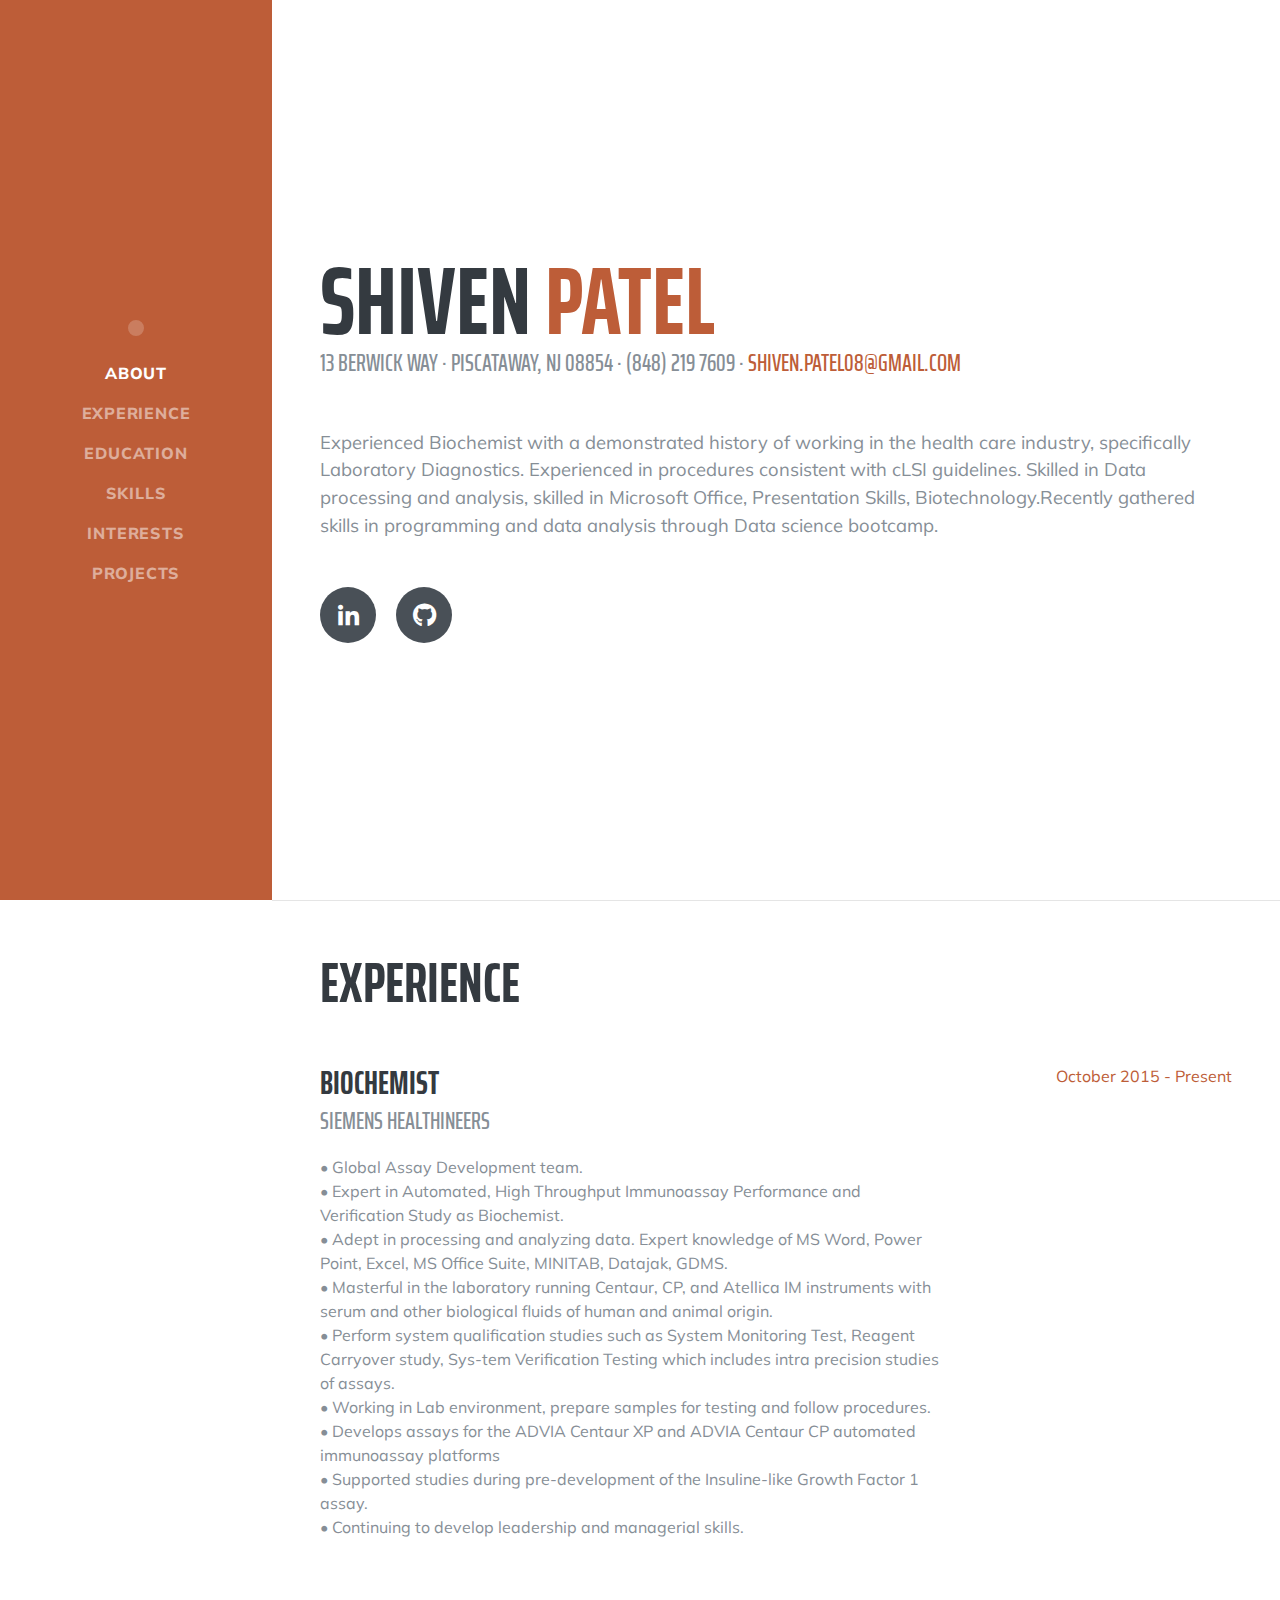
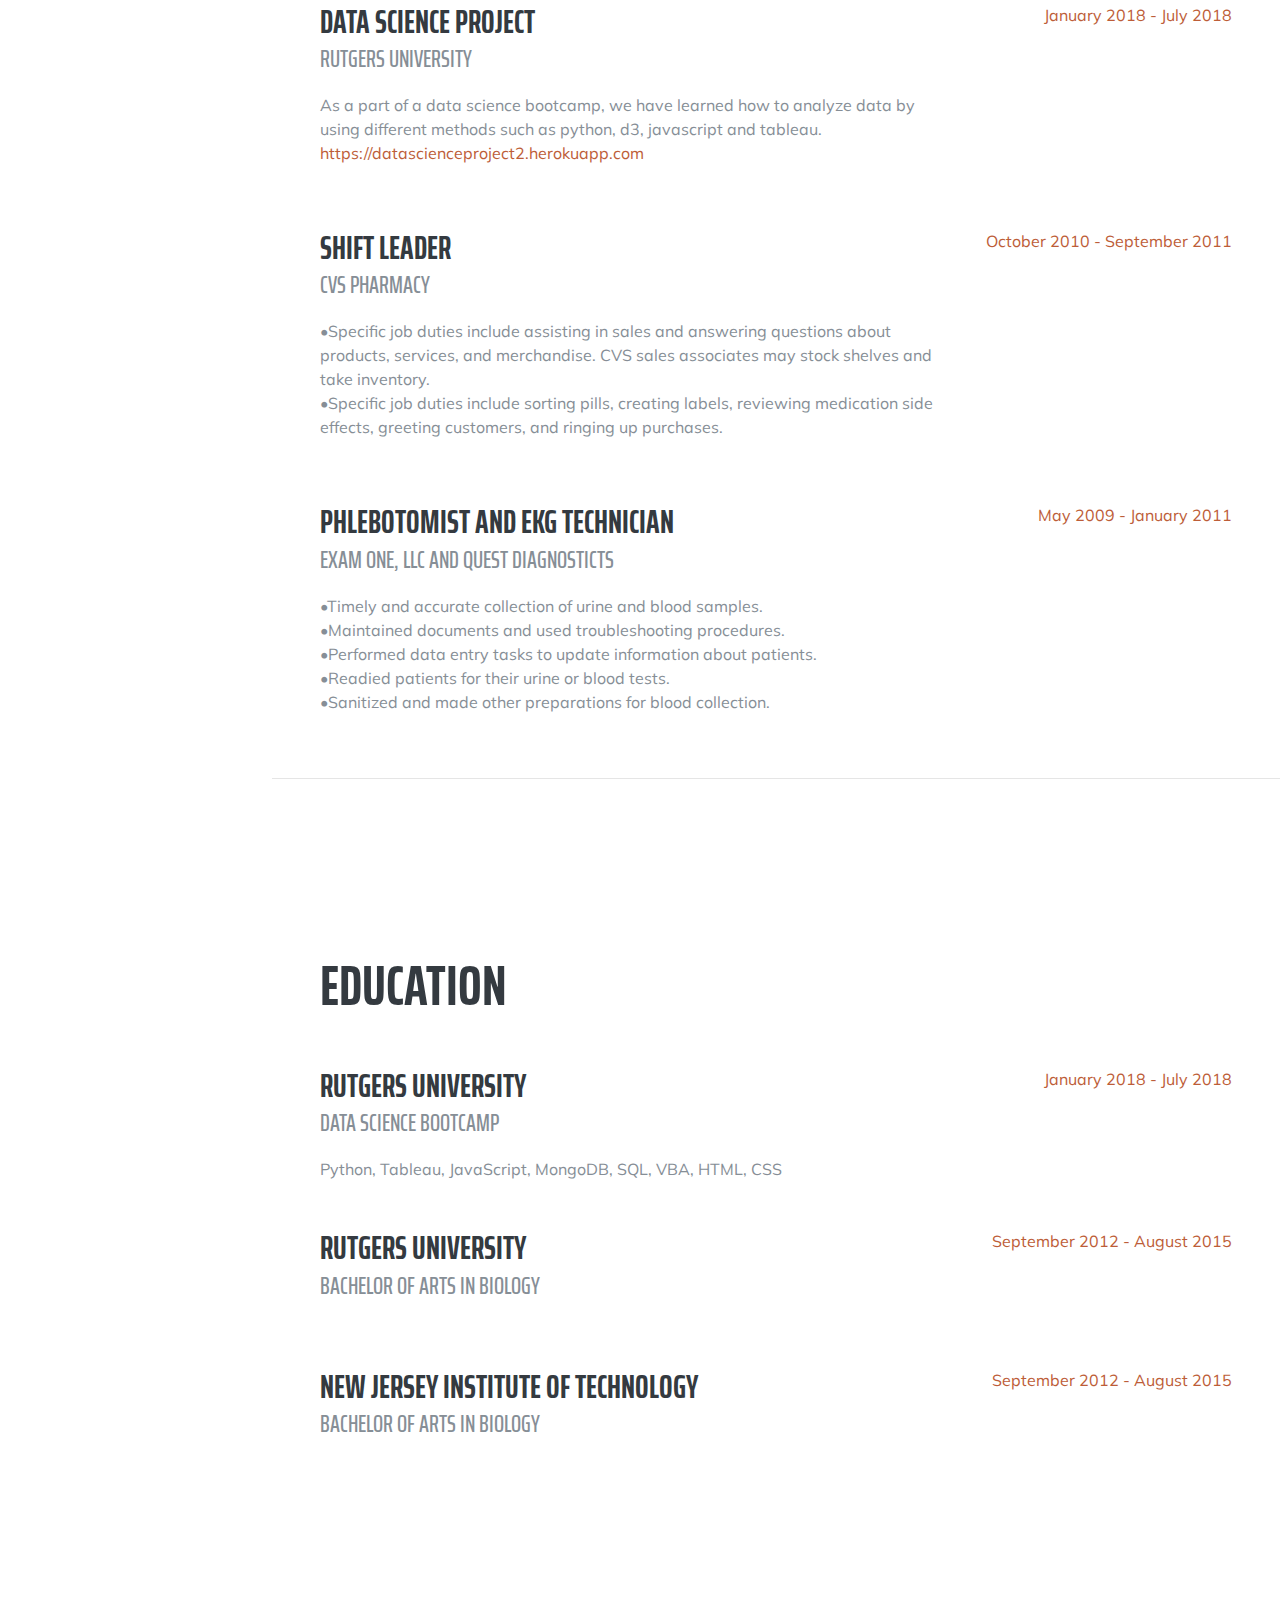
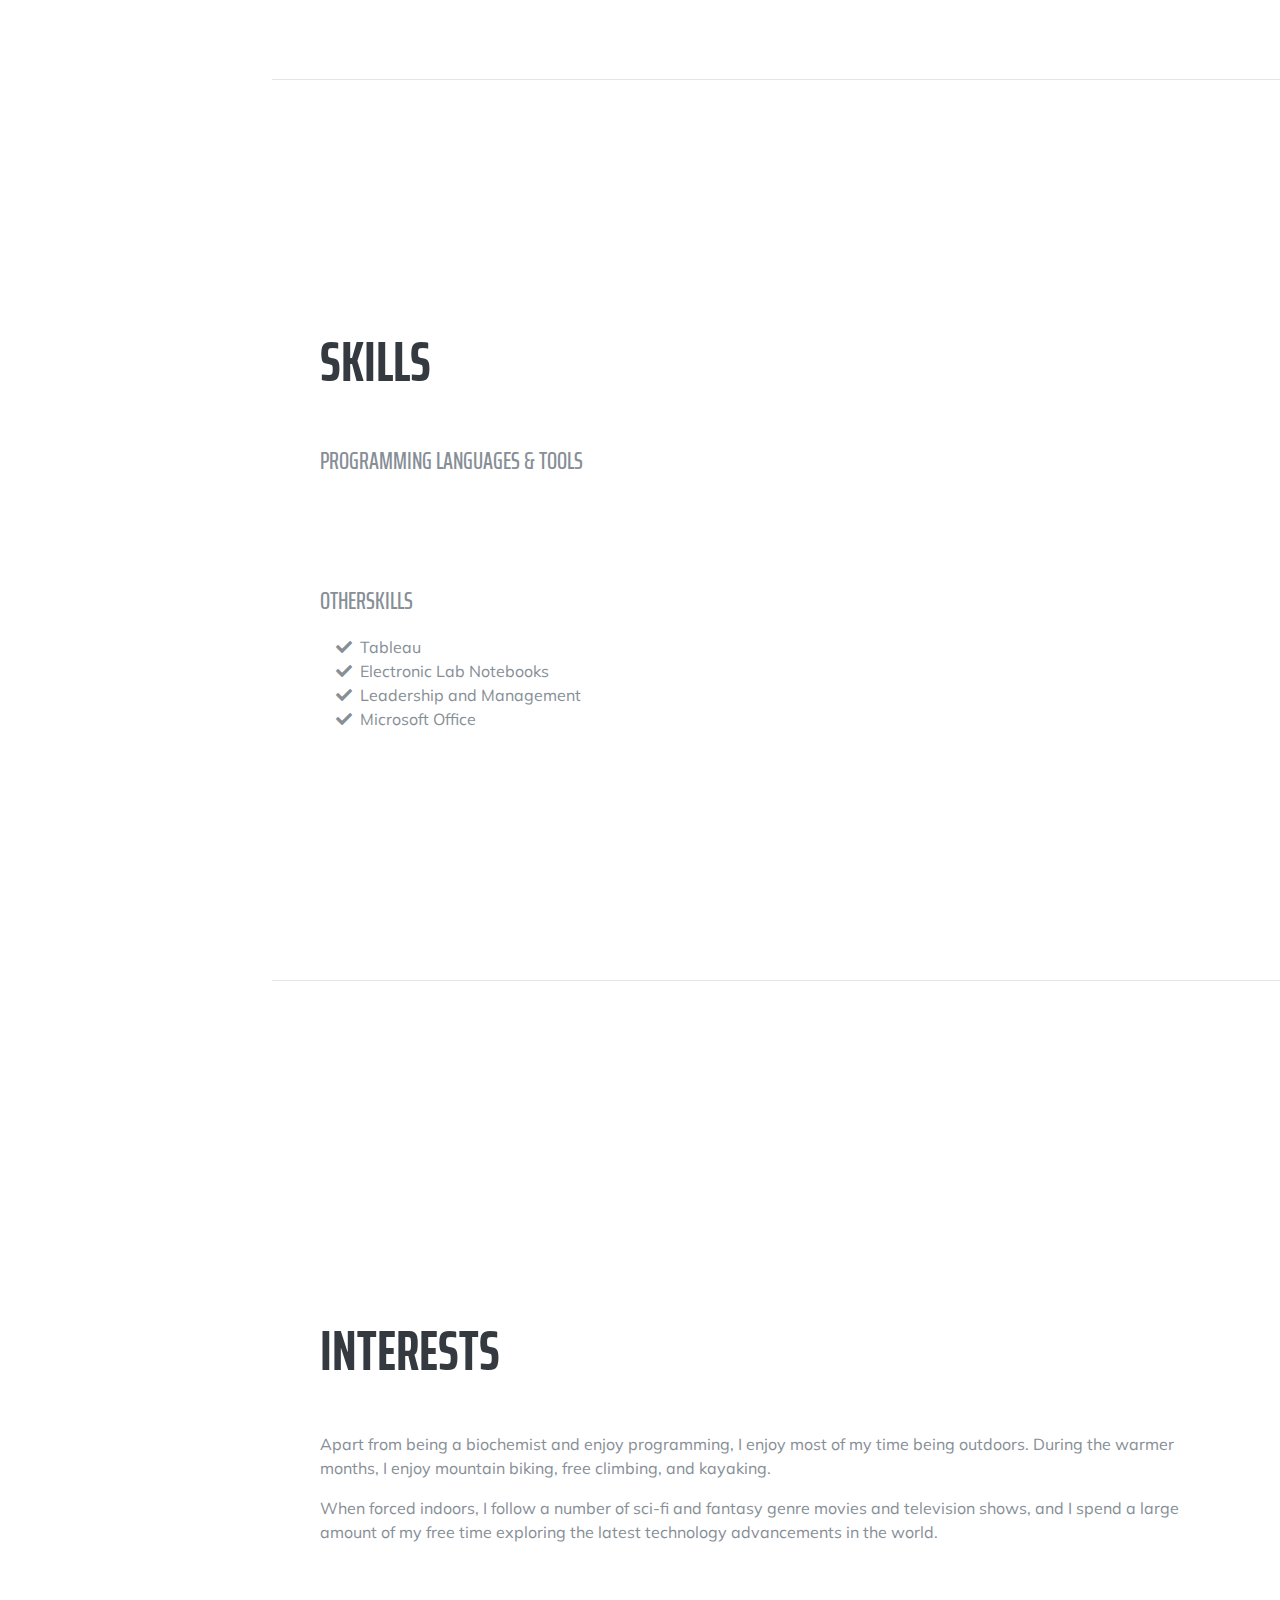
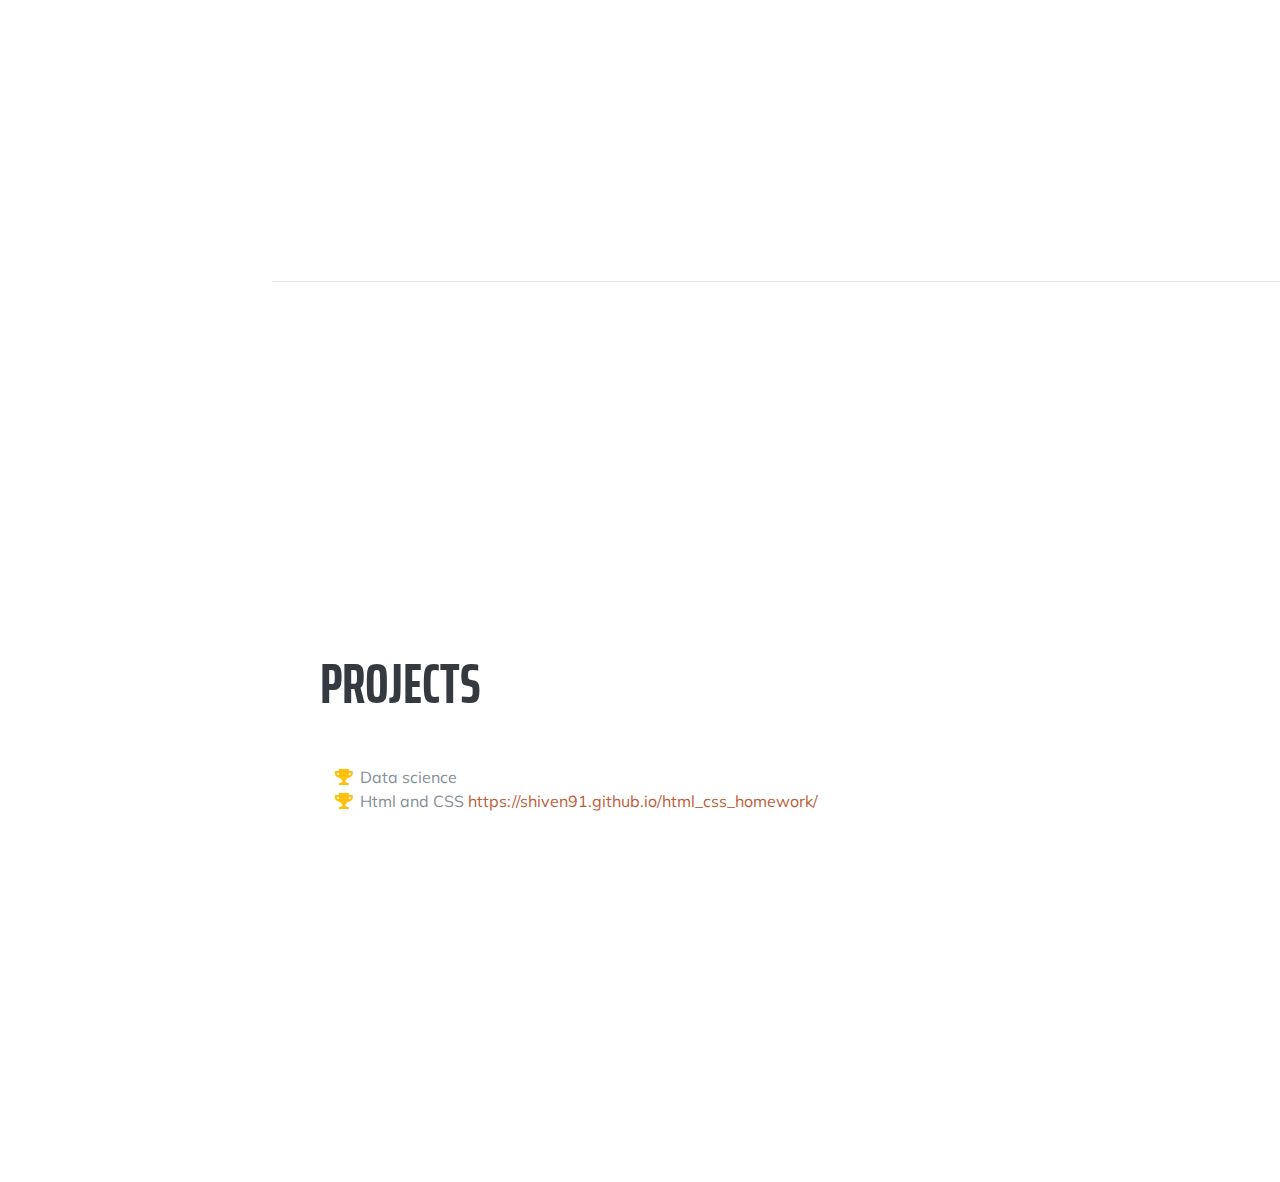
==== templates/index.html @ 2041da18 "added correct paths" ====
<!DOCTYPE html>
<html lang="en">

  <head>

    <meta charset="utf-8">
    <meta name="viewport" content="width=device-width, initial-scale=1, shrink-to-fit=no">
    <meta name="description" content="">
    <meta name="author" content="">

    <title>ShivenPatel Resume/Portfolio</title>

    <!-- Bootstrap core CSS -->
    <link href="../vendor/bootstrap/css/bootstrap.min.css" rel="stylesheet">

    <!-- Custom fonts for this template -->
    <link href="https://fonts.googleapis.com/css?family=Saira+Extra+Condensed:500,700" rel="stylesheet">
    <link href="https://fonts.googleapis.com/css?family=Muli:400,400i,800,800i" rel="stylesheet">
    <link href="../vendor/fontawesome-free/css/all.min.css" rel="stylesheet">

    <!-- Custom styles for this template -->
    <link href="../static/css/resume.min.css" rel="stylesheet">
    <link rel="stylesheet" href="https://cdn.rawgit.com/konpa/devicon/df6431e323547add1b4cf45992913f15286456d3/devicon.min.css">


  </head>

  <body id="page-top">

    <nav class="navbar navbar-expand-lg navbar-dark bg-primary fixed-top" id="sideNav">
      <a class="navbar-brand js-scroll-trigger" href="#page-top">
        <span class="d-block d-lg-none">Shiven Patel</span>
        <span class="d-none d-lg-block">
          <img class="img-fluid img-profile rounded-circle mx-auto mb-2" src="../static/img/profile.jpg" alt="">
        </span>
      </a>
      <button class="navbar-toggler" type="button" data-toggle="collapse" data-target="#navbarSupportedContent" aria-controls="navbarSupportedContent" aria-expanded="false" aria-label="Toggle navigation">
        <span class="navbar-toggler-icon"></span>
      </button>
      <div class="collapse navbar-collapse" id="navbarSupportedContent">
        <ul class="navbar-nav">
          <li class="nav-item">
            <a class="nav-link js-scroll-trigger" href="#about">About</a>
          </li>
          <li class="nav-item">
            <a class="nav-link js-scroll-trigger" href="#experience">Experience</a>
          </li>
          <li class="nav-item">
            <a class="nav-link js-scroll-trigger" href="#education">Education</a>
          </li>
          <li class="nav-item">
            <a class="nav-link js-scroll-trigger" href="#skills">Skills</a>
          </li>
          <li class="nav-item">
            <a class="nav-link js-scroll-trigger" href="#interests">Interests</a>
          </li>
          <li class="nav-item">
            <a class="nav-link js-scroll-trigger" href="#awards">Projects</a>
          </li>
        </ul>
      </div>
    </nav>

    <div class="container-fluid p-0">

      <section class="resume-section p-3 p-lg-5 d-flex d-column" id="about">
        <div class="my-auto">
          <h1 class="mb-0">Shiven
            <span class="text-primary">Patel</span>
          </h1>
          <div class="subheading mb-5">13 Berwick way · Piscataway, NJ 08854 · (848) 219 7609 ·
            <a href="mailto:name@email.com">shiven.patel08@gmail.com</a>
          </div>
          <p class="lead mb-5">Experienced Biochemist with a demonstrated history of working in the health care industry, specifically Laboratory Diagnostics. Experienced in procedures consistent with cLSI guidelines. Skilled in Data processing and analysis, skilled in Microsoft Office, Presentation Skills, Biotechnology.Recently gathered skills in programming and data analysis through Data science bootcamp.</p>
          <div class="social-icons">
            <a href="#">
              <i class="fab fa-linkedin-in" href="www.linkedin.com/in/shiven-patel08"></i>
            </a>
            <a href="#">
              <i class="fab fa-github" href="https://github.com/shiven91"></i>
            </a>
          </div>
        </div>
      </section>

      <hr class="m-0">

      <section class="resume-section p-3 p-lg-5 d-flex flex-column" id="experience">
        <div class="my-auto">
          <h2 class="mb-5">Experience</h2>

          <div class="resume-item d-flex flex-column flex-md-row mb-5">
            <div class="resume-content mr-auto">
              <h3 class="mb-0">Biochemist</h3>
              <div class="subheading mb-3">Siemens Healthineers</div>
              <p>• Global Assay Development team.
                <br>• Expert in Automated, High Throughput Immunoassay Performance and Verification Study as Biochemist. 
                <br>• Adept in processing and analyzing data. Expert knowledge of MS Word, Power Point, Excel, MS Office Suite, MINITAB, Datajak, GDMS.
                <br>• Masterful in the laboratory running Centaur, CP, and Atellica IM instruments with serum and other biological fluids of human and animal origin.
                <br>• Perform system qualification studies such as System Monitoring Test, Reagent Carryover study, Sys-tem Verification Testing which includes intra precision studies of assays.
                <br>• Working in Lab environment, prepare samples for testing and follow procedures.
                <br>• Develops assays for the ADVIA Centaur XP and ADVIA Centaur CP automated immunoassay platforms
                <br>• Supported studies during pre-development of the Insuline-like Growth Factor 1 assay.
                <br>• Continuing to develop leadership and managerial skills.
              </p>
            </div>
            <div class="resume-date text-md-right">
              <span class="text-primary">October 2015 - Present</span>
            </div>
          </div>

          <div class="resume-item d-flex flex-column flex-md-row mb-5">
              <div class="resume-content mr-auto">
                <h3 class="mb-0">Data Science Project</h3>
                <div class="subheading mb-3">Rutgers University</div>
                <p>As a part of a data science bootcamp, we have learned how to analyze data by using different methods such as python, d3, javascript and tableau.
                  <br> <a href="url">https://datascienceproject2.herokuapp.com</a>
                </p>
              </div>
              <div class="resume-date text-md-right">
                  <span class="text-primary">January 2018 - July 2018</span>
              </div>
          </div>

          <div class="resume-item d-flex flex-column flex-md-row mb-5">
            <div class="resume-content mr-auto">
              <h3 class="mb-0">Shift Leader</h3>
              <div class="subheading mb-3">CVS Pharmacy</div>
              <p>•Specific job duties include assisting in sales and answering questions about products, services, and merchandise. CVS sales associates may stock shelves and take inventory. 
                <br>•Specific job duties include sorting pills, creating labels, reviewing medication side effects, greeting customers, and ringing up purchases.
              </p>
            </div>
            <div class="resume-date text-md-right">
              <span class="text-primary">October 2010 - September 2011</span>
            </div>
          </div>

          <div class="resume-item d-flex flex-column flex-md-row">
            <div class="resume-content mr-auto">
              <h3 class="mb-0">Phlebotomist and EKG Technician</h3>
              <div class="subheading mb-3">Exam One, LLC and Quest Diagnosticts</div>
              <p>•Timely and accurate collection of urine and blood samples.
                <br>•Maintained documents and used troubleshooting procedures.
                <br>•Performed data entry tasks to update information about patients.
                <br>•Readied patients for their urine or blood tests.
                <br>•Sanitized and made other preparations for blood collection.
              </p>
            </div>
            <div class="resume-date text-md-right">
              <span class="text-primary">May 2009 - January 2011</span>
            </div>
          </div>

        </div>

      </section>

      <hr class="m-0">

      <section class="resume-section p-3 p-lg-5 d-flex flex-column" id="education">
        <div class="my-auto">
          <h2 class="mb-5">Education</h2>

          <div class="resume-item d-flex flex-column flex-md-row mb-5">
            <div class="resume-content mr-auto">
              <h3 class="mb-0">Rutgers University</h3>
              <div class="subheading mb-3">Data Science Bootcamp</div>
              <div>Python, Tableau, JavaScript, MongoDB, SQL, VBA, HTML, CSS</div>
            </div>
            <div class="resume-date text-md-right">
              <span class="text-primary">January 2018 - July 2018</span>
            </div>
          </div>

          <div class="resume-item d-flex flex-column flex-md-row mb-5">
            <div class="resume-content mr-auto">
              <h3 class="mb-0">Rutgers University</h3>
              <div class="subheading mb-3">Bachelor of Arts in Biology</div>
              <div></div>
            </div>
            <div class="resume-date text-md-right">
              <span class="text-primary">September 2012 - August 2015</span>
            </div>
          </div>

          <div class="resume-item d-flex flex-column flex-md-row mb-5">
              <div class="resume-content mr-auto">
                <h3 class="mb-0">New Jersey Institute of technology</h3>
                <div class="subheading mb-3">Bachelor of Arts in Biology</div>
              </div>
              <div class="resume-date text-md-right">
                <span class="text-primary">September 2012 - August 2015</span>
              </div>
            </div>
        </div>
      </section>

      <hr class="m-0">

      <section class="resume-section p-3 p-lg-5 d-flex flex-column" id="skills">
        <div class="my-auto">
          <h2 class="mb-5">Skills</h2>

          <div class="subheading mb-3">Programming Languages &amp; Tools</div>
          <ul class="list-inline dev-icons">
            <li class="list-inline-item">
              <i class="devicon-html5-plain-wordmark colored"></i>
            </li>
            <li class="list-inline-item">
              <i class="devicon-css3-plain-wordmark colored"></i>
            </li>
            <li class="list-inline-item">
              <i class="devicon-javascript-plain colored"></i>
            </li>
            <li class="list-inline-item">
              <i class="devicon-github-plain-wordmark colored"></i>
            </li>
            <li class="list-inline-item">
              <i class="devicon-bootstrap-plain-wordmark colored"></i>
            </li>
            <li class="list-inline-item">
              <i class="devicon-d3js-plain colored"></i>
            </li>
            <li class="list-inline-item">
              <i class="devicon-heroku-plain-wordmark colored"></i>
            </li>
            <li class="list-inline-item">
              <i class="devicon-mongodb-plain-wordmark"></i>
            </li>
            <li class="list-inline-item">
              <i class="devicon-mysql-plain-wordmark colored"></i>
            </li>
            <li class="list-inline-item">
                <i class="devicon-python-plain-wordmark colored"></i>
            </li>
            <li class="list-inline-item">
                <i class="devicon-slack-plain-wordmark colored"></i>
            </li>
          </ul>

          <div class="subheading mb-3">Otherskills</div>
          <ul class="fa-ul mb-0">
            <li>
              <i class="fa-li fa fa-check"></i>
              Tableau</li>
            <li>
              <i class="fa-li fa fa-check"></i>
              Electronic Lab Notebooks</li>
            <li>
              <i class="fa-li fa fa-check"></i>
              Leadership and Management</li>
            <li>
              <i class="fa-li fa fa-check"></i>
              Microsoft Office</li>
          </ul>
        </div>
      </section>

      <hr class="m-0">

      <section class="resume-section p-3 p-lg-5 d-flex flex-column" id="interests">
        <div class="my-auto">
          <h2 class="mb-5">Interests</h2>
          <p>Apart from being a biochemist and enjoy programming, I enjoy most of my time being outdoors. During the warmer months, I enjoy mountain biking, free climbing, and kayaking.</p>
          <p class="mb-0">When forced indoors, I follow a number of sci-fi and fantasy genre movies and television shows, and I spend a large amount of my free time exploring the latest technology advancements in the world.</p>
        </div>
      </section>

      <hr class="m-0">

      <section class="resume-section p-3 p-lg-5 d-flex flex-column" id="awards">
        <div class="my-auto">
          <h2 class="mb-5">Projects</h2>
          <ul class="fa-ul mb-0">
            <li>
              <i class="fa-li fa fa-trophy text-warning"></i>
              Data science</li>
            <li>
            <li>
              <i class="fa-li fa fa-trophy text-warning"></i>
              Html and CSS
              <a href="url">https://shiven91.github.io/html_css_homework/</a>
              
            </li>
            <li>
          </ul>
        </div>
      </section>

    </div>

    <!-- Bootstrap core JavaScript -->
    <script src="../vendor/jquery/jquery.min.js"></script>
    <script src="../vendor/bootstrap/js/bootstrap.bundle.min.js"></script>

    <!-- Plugin JavaScript -->
    <script src="../vendor/jquery-easing/jquery.easing.min.js"></script>

    <!-- Custom scripts for this template -->
    <script src="../static/js/resume.min.js"></script>

  </body>

</html>
---- vendor/fontawesome-free/css/all.min.css ----
/*!
 * Font Awesome Free 5.2.0 by @fontawesome - https://fontawesome.com
 * License - https://fontawesome.com/license (Icons: CC BY 4.0, Fonts: SIL OFL 1.1, Code: MIT License)
 */
.fa,.fab,.fal,.far,.fas{-moz-osx-font-smoothing:grayscale;-webkit-font-smoothing:antialiased;display:inline-block;font-style:normal;font-variant:normal;text-rendering:auto;line-height:1}.fa-lg{font-size:1.33333em;line-height:.75em;vertical-align:-.0667em}.fa-xs{font-size:.75em}.fa-sm{font-size:.875em}.fa-1x{font-size:1em}.fa-2x{font-size:2em}.fa-3x{font-size:3em}.fa-4x{font-size:4em}.fa-5x{font-size:5em}.fa-6x{font-size:6em}.fa-7x{font-size:7em}.fa-8x{font-size:8em}.fa-9x{font-size:9em}.fa-10x{font-size:10em}.fa-fw{text-align:center;width:1.25em}.fa-ul{list-style-type:none;margin-left:2.5em;padding-left:0}.fa-ul>li{position:relative}.fa-li{left:-2em;position:absolute;text-align:center;width:2em;line-height:inherit}.fa-border{border:.08em solid #eee;border-radius:.1em;padding:.2em .25em .15em}.fa-pull-left{float:left}.fa-pull-right{float:right}.fa.fa-pull-left,.fab.fa-pull-left,.fal.fa-pull-left,.far.fa-pull-left,.fas.fa-pull-left{margin-right:.3em}.fa.fa-pull-right,.fab.fa-pull-right,.fal.fa-pull-right,.far.fa-pull-right,.fas.fa-pull-right{margin-left:.3em}.fa-spin{animation:a 2s infinite linear}.fa-pulse{animation:a 1s infinite steps(8)}@keyframes a{0%{transform:rotate(0deg)}to{transform:rotate(1turn)}}.fa-rotate-90{-ms-filter:"progid:DXImageTransform.Microsoft.BasicImage(rotation=1)";transform:rotate(90deg)}.fa-rotate-180{-ms-filter:"progid:DXImageTransform.Microsoft.BasicImage(rotation=2)";transform:rotate(180deg)}.fa-rotate-270{-ms-filter:"progid:DXImageTransform.Microsoft.BasicImage(rotation=3)";transform:rotate(270deg)}.fa-flip-horizontal{-ms-filter:"progid:DXImageTransform.Microsoft.BasicImage(rotation=0, mirror=1)";transform:scaleX(-1)}.fa-flip-vertical{transform:scaleY(-1)}.fa-flip-horizontal.fa-flip-vertical,.fa-flip-vertical{-ms-filter:"progid:DXImageTransform.Microsoft.BasicImage(rotation=2, mirror=1)"}.fa-flip-horizontal.fa-flip-vertical{transform:scale(-1)}:root .fa-flip-horizontal,:root .fa-flip-vertical,:root .fa-rotate-90,:root .fa-rotate-180,:root .fa-rotate-270{-webkit-filter:none;filter:none}.fa-stack{display:inline-block;height:2em;line-height:2em;position:relative;vertical-align:middle;width:2em}.fa-stack-1x,.fa-stack-2x{left:0;position:absolute;text-align:center;width:100%}.fa-stack-1x{line-height:inherit}.fa-stack-2x{font-size:2em}.fa-inverse{color:#fff}.fa-500px:before{content:"\f26e"}.fa-accessible-icon:before{content:"\f368"}.fa-accusoft:before{content:"\f369"}.fa-address-book:before{content:"\f2b9"}.fa-address-card:before{content:"\f2bb"}.fa-adjust:before{content:"\f042"}.fa-adn:before{content:"\f170"}.fa-adversal:before{content:"\f36a"}.fa-affiliatetheme:before{content:"\f36b"}.fa-air-freshener:before{content:"\f5d0"}.fa-algolia:before{content:"\f36c"}.fa-align-center:before{content:"\f037"}.fa-align-justify:before{content:"\f039"}.fa-align-left:before{content:"\f036"}.fa-align-right:before{content:"\f038"}.fa-allergies:before{content:"\f461"}.fa-amazon:before{content:"\f270"}.fa-amazon-pay:before{content:"\f42c"}.fa-ambulance:before{content:"\f0f9"}.fa-american-sign-language-interpreting:before{content:"\f2a3"}.fa-amilia:before{content:"\f36d"}.fa-anchor:before{content:"\f13d"}.fa-android:before{content:"\f17b"}.fa-angellist:before{content:"\f209"}.fa-angle-double-down:before{content:"\f103"}.fa-angle-double-left:before{content:"\f100"}.fa-angle-double-right:before{content:"\f101"}.fa-angle-double-up:before{content:"\f102"}.fa-angle-down:before{content:"\f107"}.fa-angle-left:before{content:"\f104"}.fa-angle-right:before{content:"\f105"}.fa-angle-up:before{content:"\f106"}.fa-angry:before{content:"\f556"}.fa-angrycreative:before{content:"\f36e"}.fa-angular:before{content:"\f420"}.fa-app-store:before{content:"\f36f"}.fa-app-store-ios:before{content:"\f370"}.fa-apper:before{content:"\f371"}.fa-apple:before{content:"\f179"}.fa-apple-alt:before{content:"\f5d1"}.fa-apple-pay:before{content:"\f415"}.fa-archive:before{content:"\f187"}.fa-archway:before{content:"\f557"}.fa-arrow-alt-circle-down:before{content:"\f358"}.fa-arrow-alt-circle-left:before{content:"\f359"}.fa-arrow-alt-circle-right:before{content:"\f35a"}.fa-arrow-alt-circle-up:before{content:"\f35b"}.fa-arrow-circle-down:before{content:"\f0ab"}.fa-arrow-circle-left:before{content:"\f0a8"}.fa-arrow-circle-right:before{content:"\f0a9"}.fa-arrow-circle-up:before{content:"\f0aa"}.fa-arrow-down:before{content:"\f063"}.fa-arrow-left:before{content:"\f060"}.fa-arrow-right:before{content:"\f061"}.fa-arrow-up:before{content:"\f062"}.fa-arrows-alt:before{content:"\f0b2"}.fa-arrows-alt-h:before{content:"\f337"}.fa-arrows-alt-v:before{content:"\f338"}.fa-assistive-listening-systems:before{content:"\f2a2"}.fa-asterisk:before{content:"\f069"}.fa-asymmetrik:before{content:"\f372"}.fa-at:before{content:"\f1fa"}.fa-atlas:before{content:"\f558"}.fa-atom:before{content:"\f5d2"}.fa-audible:before{content:"\f373"}.fa-audio-description:before{content:"\f29e"}.fa-autoprefixer:before{content:"\f41c"}.fa-avianex:before{content:"\f374"}.fa-aviato:before{content:"\f421"}.fa-award:before{content:"\f559"}.fa-aws:before{content:"\f375"}.fa-backspace:before{content:"\f55a"}.fa-backward:before{content:"\f04a"}.fa-balance-scale:before{content:"\f24e"}.fa-ban:before{content:"\f05e"}.fa-band-aid:before{content:"\f462"}.fa-bandcamp:before{content:"\f2d5"}.fa-barcode:before{content:"\f02a"}.fa-bars:before{content:"\f0c9"}.fa-baseball-ball:before{content:"\f433"}.fa-basketball-ball:before{content:"\f434"}.fa-bath:before{content:"\f2cd"}.fa-battery-empty:before{content:"\f244"}.fa-battery-full:before{content:"\f240"}.fa-battery-half:before{content:"\f242"}.fa-battery-quarter:before{content:"\f243"}.fa-battery-three-quarters:before{content:"\f241"}.fa-bed:before{content:"\f236"}.fa-beer:before{content:"\f0fc"}.fa-behance:before{content:"\f1b4"}.fa-behance-square:before{content:"\f1b5"}.fa-bell:before{content:"\f0f3"}.fa-bell-slash:before{content:"\f1f6"}.fa-bezier-curve:before{content:"\f55b"}.fa-bicycle:before{content:"\f206"}.fa-bimobject:before{content:"\f378"}.fa-binoculars:before{content:"\f1e5"}.fa-birthday-cake:before{content:"\f1fd"}.fa-bitbucket:before{content:"\f171"}.fa-bitcoin:before{content:"\f379"}.fa-bity:before{content:"\f37a"}.fa-black-tie:before{content:"\f27e"}.fa-blackberry:before{content:"\f37b"}.fa-blender:before{content:"\f517"}.fa-blind:before{content:"\f29d"}.fa-blogger:before{content:"\f37c"}.fa-blogger-b:before{content:"\f37d"}.fa-bluetooth:before{content:"\f293"}.fa-bluetooth-b:before{content:"\f294"}.fa-bold:before{content:"\f032"}.fa-bolt:before{content:"\f0e7"}.fa-bomb:before{content:"\f1e2"}.fa-bone:before{content:"\f5d7"}.fa-bong:before{content:"\f55c"}.fa-book:before{content:"\f02d"}.fa-book-open:before{content:"\f518"}.fa-book-reader:before{content:"\f5da"}.fa-bookmark:before{content:"\f02e"}.fa-bowling-ball:before{content:"\f436"}.fa-box:before{content:"\f466"}.fa-box-open:before{content:"\f49e"}.fa-boxes:before{content:"\f468"}.fa-braille:before{content:"\f2a1"}.fa-brain:before{content:"\f5dc"}.fa-briefcase:before{content:"\f0b1"}.fa-briefcase-medical:before{content:"\f469"}.fa-broadcast-tower:before{content:"\f519"}.fa-broom:before{content:"\f51a"}.fa-brush:before{content:"\f55d"}.fa-btc:before{content:"\f15a"}.fa-bug:before{content:"\f188"}.fa-building:before{content:"\f1ad"}.fa-bullhorn:before{content:"\f0a1"}.fa-bullseye:before{content:"\f140"}.fa-burn:before{content:"\f46a"}.fa-buromobelexperte:before{content:"\f37f"}.fa-bus:before{content:"\f207"}.fa-bus-alt:before{content:"\f55e"}.fa-buysellads:before{content:"\f20d"}.fa-calculator:before{content:"\f1ec"}.fa-calendar:before{content:"\f133"}.fa-calendar-alt:before{content:"\f073"}.fa-calendar-check:before{content:"\f274"}.fa-calendar-minus:before{content:"\f272"}.fa-calendar-plus:before{content:"\f271"}.fa-calendar-times:before{content:"\f273"}.fa-camera:before{content:"\f030"}.fa-camera-retro:before{content:"\f083"}.fa-cannabis:before{content:"\f55f"}.fa-capsules:before{content:"\f46b"}.fa-car:before{content:"\f1b9"}.fa-car-alt:before{content:"\f5de"}.fa-car-battery:before{content:"\f5df"}.fa-car-crash:before{content:"\f5e1"}.fa-car-side:before{content:"\f5e4"}.fa-caret-down:before{content:"\f0d7"}.fa-caret-left:before{content:"\f0d9"}.fa-caret-right:before{content:"\f0da"}.fa-caret-square-down:before{content:"\f150"}.fa-caret-square-left:before{content:"\f191"}.fa-caret-square-right:before{content:"\f152"}.fa-caret-square-up:before{content:"\f151"}.fa-caret-up:before{content:"\f0d8"}.fa-cart-arrow-down:before{content:"\f218"}.fa-cart-plus:before{content:"\f217"}.fa-cc-amazon-pay:before{content:"\f42d"}.fa-cc-amex:before{content:"\f1f3"}.fa-cc-apple-pay:before{content:"\f416"}.fa-cc-diners-club:before{content:"\f24c"}.fa-cc-discover:before{content:"\f1f2"}.fa-cc-jcb:before{content:"\f24b"}.fa-cc-mastercard:before{content:"\f1f1"}.fa-cc-paypal:before{content:"\f1f4"}.fa-cc-stripe:before{content:"\f1f5"}.fa-cc-visa:before{content:"\f1f0"}.fa-centercode:before{content:"\f380"}.fa-certificate:before{content:"\f0a3"}.fa-chalkboard:before{content:"\f51b"}.fa-chalkboard-teacher:before{content:"\f51c"}.fa-charging-station:before{content:"\f5e7"}.fa-chart-area:before{content:"\f1fe"}.fa-chart-bar:before{content:"\f080"}.fa-chart-line:before{content:"\f201"}.fa-chart-pie:before{content:"\f200"}.fa-check:before{content:"\f00c"}.fa-check-circle:before{content:"\f058"}.fa-check-double:before{content:"\f560"}.fa-check-square:before{content:"\f14a"}.fa-chess:before{content:"\f439"}.fa-chess-bishop:before{content:"\f43a"}.fa-chess-board:before{content:"\f43c"}.fa-chess-king:before{content:"\f43f"}.fa-chess-knight:before{content:"\f441"}.fa-chess-pawn:before{content:"\f443"}.fa-chess-queen:before{content:"\f445"}.fa-chess-rook:before{content:"\f447"}.fa-chevron-circle-down:before{content:"\f13a"}.fa-chevron-circle-left:before{content:"\f137"}.fa-chevron-circle-right:before{content:"\f138"}.fa-chevron-circle-up:before{content:"\f139"}.fa-chevron-down:before{content:"\f078"}.fa-chevron-left:before{content:"\f053"}.fa-chevron-right:before{content:"\f054"}.fa-chevron-up:before{content:"\f077"}.fa-child:before{content:"\f1ae"}.fa-chrome:before{content:"\f268"}.fa-church:before{content:"\f51d"}.fa-circle:before{content:"\f111"}.fa-circle-notch:before{content:"\f1ce"}.fa-clipboard:before{content:"\f328"}.fa-clipboard-check:before{content:"\f46c"}.fa-clipboard-list:before{content:"\f46d"}.fa-clock:before{content:"\f017"}.fa-clone:before{content:"\f24d"}.fa-closed-captioning:before{content:"\f20a"}.fa-cloud:before{content:"\f0c2"}.fa-cloud-download-alt:before{content:"\f381"}.fa-cloud-upload-alt:before{content:"\f382"}.fa-cloudscale:before{content:"\f383"}.fa-cloudsmith:before{content:"\f384"}.fa-cloudversify:before{content:"\f385"}.fa-cocktail:before{content:"\f561"}.fa-code:before{content:"\f121"}.fa-code-branch:before{content:"\f126"}.fa-codepen:before{content:"\f1cb"}.fa-codiepie:before{content:"\f284"}.fa-coffee:before{content:"\f0f4"}.fa-cog:before{content:"\f013"}.fa-cogs:before{content:"\f085"}.fa-coins:before{content:"\f51e"}.fa-columns:before{content:"\f0db"}.fa-comment:before{content:"\f075"}.fa-comment-alt:before{content:"\f27a"}.fa-comment-dots:before{content:"\f4ad"}.fa-comment-slash:before{content:"\f4b3"}.fa-comments:before{content:"\f086"}.fa-compact-disc:before{content:"\f51f"}.fa-compass:before{content:"\f14e"}.fa-compress:before{content:"\f066"}.fa-concierge-bell:before{content:"\f562"}.fa-connectdevelop:before{content:"\f20e"}.fa-contao:before{content:"\f26d"}.fa-cookie:before{content:"\f563"}.fa-cookie-bite:before{content:"\f564"}.fa-copy:before{content:"\f0c5"}.fa-copyright:before{content:"\f1f9"}.fa-couch:before{content:"\f4b8"}.fa-cpanel:before{content:"\f388"}.fa-creative-commons:before{content:"\f25e"}.fa-creative-commons-by:before{content:"\f4e7"}.fa-creative-commons-nc:before{content:"\f4e8"}.fa-creative-commons-nc-eu:before{content:"\f4e9"}.fa-creative-commons-nc-jp:before{content:"\f4ea"}.fa-creative-commons-nd:before{content:"\f4eb"}.fa-creative-commons-pd:before{content:"\f4ec"}.fa-creative-commons-pd-alt:before{content:"\f4ed"}.fa-creative-commons-remix:before{content:"\f4ee"}.fa-creative-commons-sa:before{content:"\f4ef"}.fa-creative-commons-sampling:before{content:"\f4f0"}.fa-creative-commons-sampling-plus:before{content:"\f4f1"}.fa-creative-commons-share:before{content:"\f4f2"}.fa-credit-card:before{content:"\f09d"}.fa-crop:before{content:"\f125"}.fa-crop-alt:before{content:"\f565"}.fa-crosshairs:before{content:"\f05b"}.fa-crow:before{content:"\f520"}.fa-crown:before{content:"\f521"}.fa-css3:before{content:"\f13c"}.fa-css3-alt:before{content:"\f38b"}.fa-cube:before{content:"\f1b2"}.fa-cubes:before{content:"\f1b3"}.fa-cut:before{content:"\f0c4"}.fa-cuttlefish:before{content:"\f38c"}.fa-d-and-d:before{content:"\f38d"}.fa-dashcube:before{content:"\f210"}.fa-database:before{content:"\f1c0"}.fa-deaf:before{content:"\f2a4"}.fa-delicious:before{content:"\f1a5"}.fa-deploydog:before{content:"\f38e"}.fa-deskpro:before{content:"\f38f"}.fa-desktop:before{content:"\f108"}.fa-deviantart:before{content:"\f1bd"}.fa-diagnoses:before{content:"\f470"}.fa-dice:before{content:"\f522"}.fa-dice-five:before{content:"\f523"}.fa-dice-four:before{content:"\f524"}.fa-dice-one:before{content:"\f525"}.fa-dice-six:before{content:"\f526"}.fa-dice-three:before{content:"\f527"}.fa-dice-two:before{content:"\f528"}.fa-digg:before{content:"\f1a6"}.fa-digital-ocean:before{content:"\f391"}.fa-digital-tachograph:before{content:"\f566"}.fa-directions:before{content:"\f5eb"}.fa-discord:before{content:"\f392"}.fa-discourse:before{content:"\f393"}.fa-divide:before{content:"\f529"}.fa-dizzy:before{content:"\f567"}.fa-dna:before{content:"\f471"}.fa-dochub:before{content:"\f394"}.fa-docker:before{content:"\f395"}.fa-dollar-sign:before{content:"\f155"}.fa-dolly:before{content:"\f472"}.fa-dolly-flatbed:before{content:"\f474"}.fa-donate:before{content:"\f4b9"}.fa-door-closed:before{content:"\f52a"}.fa-door-open:before{content:"\f52b"}.fa-dot-circle:before{content:"\f192"}.fa-dove:before{content:"\f4ba"}.fa-download:before{content:"\f019"}.fa-draft2digital:before{content:"\f396"}.fa-drafting-compass:before{content:"\f568"}.fa-draw-polygon:before{content:"\f5ee"}.fa-dribbble:before{content:"\f17d"}.fa-dribbble-square:before{content:"\f397"}.fa-dropbox:before{content:"\f16b"}.fa-drum:before{content:"\f569"}.fa-drum-steelpan:before{content:"\f56a"}.fa-drupal:before{content:"\f1a9"}.fa-dumbbell:before{content:"\f44b"}.fa-dyalog:before{content:"\f399"}.fa-earlybirds:before{content:"\f39a"}.fa-ebay:before{content:"\f4f4"}.fa-edge:before{content:"\f282"}.fa-edit:before{content:"\f044"}.fa-eject:before{content:"\f052"}.fa-elementor:before{content:"\f430"}.fa-ellipsis-h:before{content:"\f141"}.fa-ellipsis-v:before{content:"\f142"}.fa-ello:before{content:"\f5f1"}.fa-ember:before{content:"\f423"}.fa-empire:before{content:"\f1d1"}.fa-envelope:before{content:"\f0e0"}.fa-envelope-open:before{content:"\f2b6"}.fa-envelope-square:before{content:"\f199"}.fa-envira:before{content:"\f299"}.fa-equals:before{content:"\f52c"}.fa-eraser:before{content:"\f12d"}.fa-erlang:before{content:"\f39d"}.fa-ethereum:before{content:"\f42e"}.fa-etsy:before{content:"\f2d7"}.fa-euro-sign:before{content:"\f153"}.fa-exchange-alt:before{content:"\f362"}.fa-exclamation:before{content:"\f12a"}.fa-exclamation-circle:before{content:"\f06a"}.fa-exclamation-triangle:before{content:"\f071"}.fa-expand:before{content:"\f065"}.fa-expand-arrows-alt:before{content:"\f31e"}.fa-expeditedssl:before{content:"\f23e"}.fa-external-link-alt:before{content:"\f35d"}.fa-external-link-square-alt:before{content:"\f360"}.fa-eye:before{content:"\f06e"}.fa-eye-dropper:before{content:"\f1fb"}.fa-eye-slash:before{content:"\f070"}.fa-facebook:before{content:"\f09a"}.fa-facebook-f:before{content:"\f39e"}.fa-facebook-messenger:before{content:"\f39f"}.fa-facebook-square:before{content:"\f082"}.fa-fast-backward:before{content:"\f049"}.fa-fast-forward:before{content:"\f050"}.fa-fax:before{content:"\f1ac"}.fa-feather:before{content:"\f52d"}.fa-feather-alt:before{content:"\f56b"}.fa-female:before{content:"\f182"}.fa-fighter-jet:before{content:"\f0fb"}.fa-file:before{content:"\f15b"}.fa-file-alt:before{content:"\f15c"}.fa-file-archive:before{content:"\f1c6"}.fa-file-audio:before{content:"\f1c7"}.fa-file-code:before{content:"\f1c9"}.fa-file-contract:before{content:"\f56c"}.fa-file-download:before{content:"\f56d"}.fa-file-excel:before{content:"\f1c3"}.fa-file-export:before{content:"\f56e"}.fa-file-image:before{content:"\f1c5"}.fa-file-import:before{content:"\f56f"}.fa-file-invoice:before{content:"\f570"}.fa-file-invoice-dollar:before{content:"\f571"}.fa-file-medical:before{content:"\f477"}.fa-file-medical-alt:before{content:"\f478"}.fa-file-pdf:before{content:"\f1c1"}.fa-file-powerpoint:before{content:"\f1c4"}.fa-file-prescription:before{content:"\f572"}.fa-file-signature:before{content:"\f573"}.fa-file-upload:before{content:"\f574"}.fa-file-video:before{content:"\f1c8"}.fa-file-word:before{content:"\f1c2"}.fa-fill:before{content:"\f575"}.fa-fill-drip:before{content:"\f576"}.fa-film:before{content:"\f008"}.fa-filter:before{content:"\f0b0"}.fa-fingerprint:before{content:"\f577"}.fa-fire:before{content:"\f06d"}.fa-fire-extinguisher:before{content:"\f134"}.fa-firefox:before{content:"\f269"}.fa-first-aid:before{content:"\f479"}.fa-first-order:before{content:"\f2b0"}.fa-first-order-alt:before{content:"\f50a"}.fa-firstdraft:before{content:"\f3a1"}.fa-fish:before{content:"\f578"}.fa-flag:before{content:"\f024"}.fa-flag-checkered:before{content:"\f11e"}.fa-flask:before{content:"\f0c3"}.fa-flickr:before{content:"\f16e"}.fa-flipboard:before{content:"\f44d"}.fa-flushed:before{content:"\f579"}.fa-fly:before{content:"\f417"}.fa-folder:before{content:"\f07b"}.fa-folder-open:before{content:"\f07c"}.fa-font:before{content:"\f031"}.fa-font-awesome:before{content:"\f2b4"}.fa-font-awesome-alt:before{content:"\f35c"}.fa-font-awesome-flag:before{content:"\f425"}.fa-font-awesome-logo-full:before{content:"\f4e6"}.fa-fonticons:before{content:"\f280"}.fa-fonticons-fi:before{content:"\f3a2"}.fa-football-ball:before{content:"\f44e"}.fa-fort-awesome:before{content:"\f286"}.fa-fort-awesome-alt:before{content:"\f3a3"}.fa-forumbee:before{content:"\f211"}.fa-forward:before{content:"\f04e"}.fa-foursquare:before{content:"\f180"}.fa-free-code-camp:before{content:"\f2c5"}.fa-freebsd:before{content:"\f3a4"}.fa-frog:before{content:"\f52e"}.fa-frown:before{content:"\f119"}.fa-frown-open:before{content:"\f57a"}.fa-fulcrum:before{content:"\f50b"}.fa-futbol:before{content:"\f1e3"}.fa-galactic-republic:before{content:"\f50c"}.fa-galactic-senate:before{content:"\f50d"}.fa-gamepad:before{content:"\f11b"}.fa-gas-pump:before{content:"\f52f"}.fa-gavel:before{content:"\f0e3"}.fa-gem:before{content:"\f3a5"}.fa-genderless:before{content:"\f22d"}.fa-get-pocket:before{content:"\f265"}.fa-gg:before{content:"\f260"}.fa-gg-circle:before{content:"\f261"}.fa-gift:before{content:"\f06b"}.fa-git:before{content:"\f1d3"}.fa-git-square:before{content:"\f1d2"}.fa-github:before{content:"\f09b"}.fa-github-alt:before{content:"\f113"}.fa-github-square:before{content:"\f092"}.fa-gitkraken:before{content:"\f3a6"}.fa-gitlab:before{content:"\f296"}.fa-gitter:before{content:"\f426"}.fa-glass-martini:before{content:"\f000"}.fa-glass-martini-alt:before{content:"\f57b"}.fa-glasses:before{content:"\f530"}.fa-glide:before{content:"\f2a5"}.fa-glide-g:before{content:"\f2a6"}.fa-globe:before{content:"\f0ac"}.fa-globe-africa:before{content:"\f57c"}.fa-globe-americas:before{content:"\f57d"}.fa-globe-asia:before{content:"\f57e"}.fa-gofore:before{content:"\f3a7"}.fa-golf-ball:before{content:"\f450"}.fa-goodreads:before{content:"\f3a8"}.fa-goodreads-g:before{content:"\f3a9"}.fa-google:before{content:"\f1a0"}.fa-google-drive:before{content:"\f3aa"}.fa-google-play:before{content:"\f3ab"}.fa-google-plus:before{content:"\f2b3"}.fa-google-plus-g:before{content:"\f0d5"}.fa-google-plus-square:before{content:"\f0d4"}.fa-google-wallet:before{content:"\f1ee"}.fa-graduation-cap:before{content:"\f19d"}.fa-gratipay:before{content:"\f184"}.fa-grav:before{content:"\f2d6"}.fa-greater-than:before{content:"\f531"}.fa-greater-than-equal:before{content:"\f532"}.fa-grimace:before{content:"\f57f"}.fa-grin:before{content:"\f580"}.fa-grin-alt:before{content:"\f581"}.fa-grin-beam:before{content:"\f582"}.fa-grin-beam-sweat:before{content:"\f583"}.fa-grin-hearts:before{content:"\f584"}.fa-grin-squint:before{content:"\f585"}.fa-grin-squint-tears:before{content:"\f586"}.fa-grin-stars:before{content:"\f587"}.fa-grin-tears:before{content:"\f588"}.fa-grin-tongue:before{content:"\f589"}.fa-grin-tongue-squint:before{content:"\f58a"}.fa-grin-tongue-wink:before{content:"\f58b"}.fa-grin-wink:before{content:"\f58c"}.fa-grip-horizontal:before{content:"\f58d"}.fa-grip-vertical:before{content:"\f58e"}.fa-gripfire:before{content:"\f3ac"}.fa-grunt:before{content:"\f3ad"}.fa-gulp:before{content:"\f3ae"}.fa-h-square:before{content:"\f0fd"}.fa-hacker-news:before{content:"\f1d4"}.fa-hacker-news-square:before{content:"\f3af"}.fa-hackerrank:before{content:"\f5f7"}.fa-hand-holding:before{content:"\f4bd"}.fa-hand-holding-heart:before{content:"\f4be"}.fa-hand-holding-usd:before{content:"\f4c0"}.fa-hand-lizard:before{content:"\f258"}.fa-hand-paper:before{content:"\f256"}.fa-hand-peace:before{content:"\f25b"}.fa-hand-point-down:before{content:"\f0a7"}.fa-hand-point-left:before{content:"\f0a5"}.fa-hand-point-right:before{content:"\f0a4"}.fa-hand-point-up:before{content:"\f0a6"}.fa-hand-pointer:before{content:"\f25a"}.fa-hand-rock:before{content:"\f255"}.fa-hand-scissors:before{content:"\f257"}.fa-hand-spock:before{content:"\f259"}.fa-hands:before{content:"\f4c2"}.fa-hands-helping:before{content:"\f4c4"}.fa-handshake:before{content:"\f2b5"}.fa-hashtag:before{content:"\f292"}.fa-hdd:before{content:"\f0a0"}.fa-heading:before{content:"\f1dc"}.fa-headphones:before{content:"\f025"}.fa-headphones-alt:before{content:"\f58f"}.fa-headset:before{content:"\f590"}.fa-heart:before{content:"\f004"}.fa-heartbeat:before{content:"\f21e"}.fa-helicopter:before{content:"\f533"}.fa-highlighter:before{content:"\f591"}.fa-hips:before{content:"\f452"}.fa-hire-a-helper:before{content:"\f3b0"}.fa-history:before{content:"\f1da"}.fa-hockey-puck:before{content:"\f453"}.fa-home:before{content:"\f015"}.fa-hooli:before{content:"\f427"}.fa-hornbill:before{content:"\f592"}.fa-hospital:before{content:"\f0f8"}.fa-hospital-alt:before{content:"\f47d"}.fa-hospital-symbol:before{content:"\f47e"}.fa-hot-tub:before{content:"\f593"}.fa-hotel:before{content:"\f594"}.fa-hotjar:before{content:"\f3b1"}.fa-hourglass:before{content:"\f254"}.fa-hourglass-end:before{content:"\f253"}.fa-hourglass-half:before{content:"\f252"}.fa-hourglass-start:before{content:"\f251"}.fa-houzz:before{content:"\f27c"}.fa-html5:before{content:"\f13b"}.fa-hubspot:before{content:"\f3b2"}.fa-i-cursor:before{content:"\f246"}.fa-id-badge:before{content:"\f2c1"}.fa-id-card:before{content:"\f2c2"}.fa-id-card-alt:before{content:"\f47f"}.fa-image:before{content:"\f03e"}.fa-images:before{content:"\f302"}.fa-imdb:before{content:"\f2d8"}.fa-inbox:before{content:"\f01c"}.fa-indent:before{content:"\f03c"}.fa-industry:before{content:"\f275"}.fa-infinity:before{content:"\f534"}.fa-info:before{content:"\f129"}.fa-info-circle:before{content:"\f05a"}.fa-instagram:before{content:"\f16d"}.fa-internet-explorer:before{content:"\f26b"}.fa-ioxhost:before{content:"\f208"}.fa-italic:before{content:"\f033"}.fa-itunes:before{content:"\f3b4"}.fa-itunes-note:before{content:"\f3b5"}.fa-java:before{content:"\f4e4"}.fa-jedi-order:before{content:"\f50e"}.fa-jenkins:before{content:"\f3b6"}.fa-joget:before{content:"\f3b7"}.fa-joint:before{content:"\f595"}.fa-joomla:before{content:"\f1aa"}.fa-js:before{content:"\f3b8"}.fa-js-square:before{content:"\f3b9"}.fa-jsfiddle:before{content:"\f1cc"}.fa-kaggle:before{content:"\f5fa"}.fa-key:before{content:"\f084"}.fa-keybase:before{content:"\f4f5"}.fa-keyboard:before{content:"\f11c"}.fa-keycdn:before{content:"\f3ba"}.fa-kickstarter:before{content:"\f3bb"}.fa-kickstarter-k:before{content:"\f3bc"}.fa-kiss:before{content:"\f596"}.fa-kiss-beam:before{content:"\f597"}.fa-kiss-wink-heart:before{content:"\f598"}.fa-kiwi-bird:before{content:"\f535"}.fa-korvue:before{content:"\f42f"}.fa-language:before{content:"\f1ab"}.fa-laptop:before{content:"\f109"}.fa-laptop-code:before{content:"\f5fc"}.fa-laravel:before{content:"\f3bd"}.fa-lastfm:before{content:"\f202"}.fa-lastfm-square:before{content:"\f203"}.fa-laugh:before{content:"\f599"}.fa-laugh-beam:before{content:"\f59a"}.fa-laugh-squint:before{content:"\f59b"}.fa-laugh-wink:before{content:"\f59c"}.fa-layer-group:before{content:"\f5fd"}.fa-leaf:before{content:"\f06c"}.fa-leanpub:before{content:"\f212"}.fa-lemon:before{content:"\f094"}.fa-less:before{content:"\f41d"}.fa-less-than:before{content:"\f536"}.fa-less-than-equal:before{content:"\f537"}.fa-level-down-alt:before{content:"\f3be"}.fa-level-up-alt:before{content:"\f3bf"}.fa-life-ring:before{content:"\f1cd"}.fa-lightbulb:before{content:"\f0eb"}.fa-line:before{content:"\f3c0"}.fa-link:before{content:"\f0c1"}.fa-linkedin:before{content:"\f08c"}.fa-linkedin-in:before{content:"\f0e1"}.fa-linode:before{content:"\f2b8"}.fa-linux:before{content:"\f17c"}.fa-lira-sign:before{content:"\f195"}.fa-list:before{content:"\f03a"}.fa-list-alt:before{content:"\f022"}.fa-list-ol:before{content:"\f0cb"}.fa-list-ul:before{content:"\f0ca"}.fa-location-arrow:before{content:"\f124"}.fa-lock:before{content:"\f023"}.fa-lock-open:before{content:"\f3c1"}.fa-long-arrow-alt-down:before{content:"\f309"}.fa-long-arrow-alt-left:before{content:"\f30a"}.fa-long-arrow-alt-right:before{content:"\f30b"}.fa-long-arrow-alt-up:before{content:"\f30c"}.fa-low-vision:before{content:"\f2a8"}.fa-luggage-cart:before{content:"\f59d"}.fa-lyft:before{content:"\f3c3"}.fa-magento:before{content:"\f3c4"}.fa-magic:before{content:"\f0d0"}.fa-magnet:before{content:"\f076"}.fa-mailchimp:before{content:"\f59e"}.fa-male:before{content:"\f183"}.fa-mandalorian:before{content:"\f50f"}.fa-map:before{content:"\f279"}.fa-map-marked:before{content:"\f59f"}.fa-map-marked-alt:before{content:"\f5a0"}.fa-map-marker:before{content:"\f041"}.fa-map-marker-alt:before{content:"\f3c5"}.fa-map-pin:before{content:"\f276"}.fa-map-signs:before{content:"\f277"}.fa-markdown:before{content:"\f60f"}.fa-marker:before{content:"\f5a1"}.fa-mars:before{content:"\f222"}.fa-mars-double:before{content:"\f227"}.fa-mars-stroke:before{content:"\f229"}.fa-mars-stroke-h:before{content:"\f22b"}.fa-mars-stroke-v:before{content:"\f22a"}.fa-mastodon:before{content:"\f4f6"}.fa-maxcdn:before{content:"\f136"}.fa-medal:before{content:"\f5a2"}.fa-medapps:before{content:"\f3c6"}.fa-medium:before{content:"\f23a"}.fa-medium-m:before{content:"\f3c7"}.fa-medkit:before{content:"\f0fa"}.fa-medrt:before{content:"\f3c8"}.fa-meetup:before{content:"\f2e0"}.fa-megaport:before{content:"\f5a3"}.fa-meh:before{content:"\f11a"}.fa-meh-blank:before{content:"\f5a4"}.fa-meh-rolling-eyes:before{content:"\f5a5"}.fa-memory:before{content:"\f538"}.fa-mercury:before{content:"\f223"}.fa-microchip:before{content:"\f2db"}.fa-microphone:before{content:"\f130"}.fa-microphone-alt:before{content:"\f3c9"}.fa-microphone-alt-slash:before{content:"\f539"}.fa-microphone-slash:before{content:"\f131"}.fa-microscope:before{content:"\f610"}.fa-microsoft:before{content:"\f3ca"}.fa-minus:before{content:"\f068"}.fa-minus-circle:before{content:"\f056"}.fa-minus-square:before{content:"\f146"}.fa-mix:before{content:"\f3cb"}.fa-mixcloud:before{content:"\f289"}.fa-mizuni:before{content:"\f3cc"}.fa-mobile:before{content:"\f10b"}.fa-mobile-alt:before{content:"\f3cd"}.fa-modx:before{content:"\f285"}.fa-monero:before{content:"\f3d0"}.fa-money-bill:before{content:"\f0d6"}.fa-money-bill-alt:before{content:"\f3d1"}.fa-money-bill-wave:before{content:"\f53a"}.fa-money-bill-wave-alt:before{content:"\f53b"}.fa-money-check:before{content:"\f53c"}.fa-money-check-alt:before{content:"\f53d"}.fa-monument:before{content:"\f5a6"}.fa-moon:before{content:"\f186"}.fa-mortar-pestle:before{content:"\f5a7"}.fa-motorcycle:before{content:"\f21c"}.fa-mouse-pointer:before{content:"\f245"}.fa-music:before{content:"\f001"}.fa-napster:before{content:"\f3d2"}.fa-neos:before{content:"\f612"}.fa-neuter:before{content:"\f22c"}.fa-newspaper:before{content:"\f1ea"}.fa-nimblr:before{content:"\f5a8"}.fa-nintendo-switch:before{content:"\f418"}.fa-node:before{content:"\f419"}.fa-node-js:before{content:"\f3d3"}.fa-not-equal:before{content:"\f53e"}.fa-notes-medical:before{content:"\f481"}.fa-npm:before{content:"\f3d4"}.fa-ns8:before{content:"\f3d5"}.fa-nutritionix:before{content:"\f3d6"}.fa-object-group:before{content:"\f247"}.fa-object-ungroup:before{content:"\f248"}.fa-odnoklassniki:before{content:"\f263"}.fa-odnoklassniki-square:before{content:"\f264"}.fa-oil-can:before{content:"\f613"}.fa-old-republic:before{content:"\f510"}.fa-opencart:before{content:"\f23d"}.fa-openid:before{content:"\f19b"}.fa-opera:before{content:"\f26a"}.fa-optin-monster:before{content:"\f23c"}.fa-osi:before{content:"\f41a"}.fa-outdent:before{content:"\f03b"}.fa-page4:before{content:"\f3d7"}.fa-pagelines:before{content:"\f18c"}.fa-paint-brush:before{content:"\f1fc"}.fa-paint-roller:before{content:"\f5aa"}.fa-palette:before{content:"\f53f"}.fa-palfed:before{content:"\f3d8"}.fa-pallet:before{content:"\f482"}.fa-paper-plane:before{content:"\f1d8"}.fa-paperclip:before{content:"\f0c6"}.fa-parachute-box:before{content:"\f4cd"}.fa-paragraph:before{content:"\f1dd"}.fa-parking:before{content:"\f540"}.fa-passport:before{content:"\f5ab"}.fa-paste:before{content:"\f0ea"}.fa-patreon:before{content:"\f3d9"}.fa-pause:before{content:"\f04c"}.fa-pause-circle:before{content:"\f28b"}.fa-paw:before{content:"\f1b0"}.fa-paypal:before{content:"\f1ed"}.fa-pen:before{content:"\f304"}.fa-pen-alt:before{content:"\f305"}.fa-pen-fancy:before{content:"\f5ac"}.fa-pen-nib:before{content:"\f5ad"}.fa-pen-square:before{content:"\f14b"}.fa-pencil-alt:before{content:"\f303"}.fa-pencil-ruler:before{content:"\f5ae"}.fa-people-carry:before{content:"\f4ce"}.fa-percent:before{content:"\f295"}.fa-percentage:before{content:"\f541"}.fa-periscope:before{content:"\f3da"}.fa-phabricator:before{content:"\f3db"}.fa-phoenix-framework:before{content:"\f3dc"}.fa-phoenix-squadron:before{content:"\f511"}.fa-phone:before{content:"\f095"}.fa-phone-slash:before{content:"\f3dd"}.fa-phone-square:before{content:"\f098"}.fa-phone-volume:before{content:"\f2a0"}.fa-php:before{content:"\f457"}.fa-pied-piper:before{content:"\f2ae"}.fa-pied-piper-alt:before{content:"\f1a8"}.fa-pied-piper-hat:before{content:"\f4e5"}.fa-pied-piper-pp:before{content:"\f1a7"}.fa-piggy-bank:before{content:"\f4d3"}.fa-pills:before{content:"\f484"}.fa-pinterest:before{content:"\f0d2"}.fa-pinterest-p:before{content:"\f231"}.fa-pinterest-square:before{content:"\f0d3"}.fa-plane:before{content:"\f072"}.fa-plane-arrival:before{content:"\f5af"}.fa-plane-departure:before{content:"\f5b0"}.fa-play:before{content:"\f04b"}.fa-play-circle:before{content:"\f144"}.fa-playstation:before{content:"\f3df"}.fa-plug:before{content:"\f1e6"}.fa-plus:before{content:"\f067"}.fa-plus-circle:before{content:"\f055"}.fa-plus-square:before{content:"\f0fe"}.fa-podcast:before{content:"\f2ce"}.fa-poo:before{content:"\f2fe"}.fa-poop:before{content:"\f619"}.fa-portrait:before{content:"\f3e0"}.fa-pound-sign:before{content:"\f154"}.fa-power-off:before{content:"\f011"}.fa-prescription:before{content:"\f5b1"}.fa-prescription-bottle:before{content:"\f485"}.fa-prescription-bottle-alt:before{content:"\f486"}.fa-print:before{content:"\f02f"}.fa-procedures:before{content:"\f487"}.fa-product-hunt:before{content:"\f288"}.fa-project-diagram:before{content:"\f542"}.fa-pushed:before{content:"\f3e1"}.fa-puzzle-piece:before{content:"\f12e"}.fa-python:before{content:"\f3e2"}.fa-qq:before{content:"\f1d6"}.fa-qrcode:before{content:"\f029"}.fa-question:before{content:"\f128"}.fa-question-circle:before{content:"\f059"}.fa-quidditch:before{content:"\f458"}.fa-quinscape:before{content:"\f459"}.fa-quora:before{content:"\f2c4"}.fa-quote-left:before{content:"\f10d"}.fa-quote-right:before{content:"\f10e"}.fa-r-project:before{content:"\f4f7"}.fa-random:before{content:"\f074"}.fa-ravelry:before{content:"\f2d9"}.fa-react:before{content:"\f41b"}.fa-readme:before{content:"\f4d5"}.fa-rebel:before{content:"\f1d0"}.fa-receipt:before{content:"\f543"}.fa-recycle:before{content:"\f1b8"}.fa-red-river:before{content:"\f3e3"}.fa-reddit:before{content:"\f1a1"}.fa-reddit-alien:before{content:"\f281"}.fa-reddit-square:before{content:"\f1a2"}.fa-redo:before{content:"\f01e"}.fa-redo-alt:before{content:"\f2f9"}.fa-registered:before{content:"\f25d"}.fa-rendact:before{content:"\f3e4"}.fa-renren:before{content:"\f18b"}.fa-reply:before{content:"\f3e5"}.fa-reply-all:before{content:"\f122"}.fa-replyd:before{content:"\f3e6"}.fa-researchgate:before{content:"\f4f8"}.fa-resolving:before{content:"\f3e7"}.fa-retweet:before{content:"\f079"}.fa-rev:before{content:"\f5b2"}.fa-ribbon:before{content:"\f4d6"}.fa-road:before{content:"\f018"}.fa-robot:before{content:"\f544"}.fa-rocket:before{content:"\f135"}.fa-rocketchat:before{content:"\f3e8"}.fa-rockrms:before{content:"\f3e9"}.fa-route:before{content:"\f4d7"}.fa-rss:before{content:"\f09e"}.fa-rss-square:before{content:"\f143"}.fa-ruble-sign:before{content:"\f158"}.fa-ruler:before{content:"\f545"}.fa-ruler-combined:before{content:"\f546"}.fa-ruler-horizontal:before{content:"\f547"}.fa-ruler-vertical:before{content:"\f548"}.fa-rupee-sign:before{content:"\f156"}.fa-sad-cry:before{content:"\f5b3"}.fa-sad-tear:before{content:"\f5b4"}.fa-safari:before{content:"\f267"}.fa-sass:before{content:"\f41e"}.fa-save:before{content:"\f0c7"}.fa-schlix:before{content:"\f3ea"}.fa-school:before{content:"\f549"}.fa-screwdriver:before{content:"\f54a"}.fa-scribd:before{content:"\f28a"}.fa-search:before{content:"\f002"}.fa-search-minus:before{content:"\f010"}.fa-search-plus:before{content:"\f00e"}.fa-searchengin:before{content:"\f3eb"}.fa-seedling:before{content:"\f4d8"}.fa-sellcast:before{content:"\f2da"}.fa-sellsy:before{content:"\f213"}.fa-server:before{content:"\f233"}.fa-servicestack:before{content:"\f3ec"}.fa-shapes:before{content:"\f61f"}.fa-share:before{content:"\f064"}.fa-share-alt:before{content:"\f1e0"}.fa-share-alt-square:before{content:"\f1e1"}.fa-share-square:before{content:"\f14d"}.fa-shekel-sign:before{content:"\f20b"}.fa-shield-alt:before{content:"\f3ed"}.fa-ship:before{content:"\f21a"}.fa-shipping-fast:before{content:"\f48b"}.fa-shirtsinbulk:before{content:"\f214"}.fa-shoe-prints:before{content:"\f54b"}.fa-shopping-bag:before{content:"\f290"}.fa-shopping-basket:before{content:"\f291"}.fa-shopping-cart:before{content:"\f07a"}.fa-shopware:before{content:"\f5b5"}.fa-shower:before{content:"\f2cc"}.fa-shuttle-van:before{content:"\f5b6"}.fa-sign:before{content:"\f4d9"}.fa-sign-in-alt:before{content:"\f2f6"}.fa-sign-language:before{content:"\f2a7"}.fa-sign-out-alt:before{content:"\f2f5"}.fa-signal:before{content:"\f012"}.fa-signature:before{content:"\f5b7"}.fa-simplybuilt:before{content:"\f215"}.fa-sistrix:before{content:"\f3ee"}.fa-sitemap:before{content:"\f0e8"}.fa-sith:before{content:"\f512"}.fa-skull:before{content:"\f54c"}.fa-skyatlas:before{content:"\f216"}.fa-skype:before{content:"\f17e"}.fa-slack:before{content:"\f198"}.fa-slack-hash:before{content:"\f3ef"}.fa-sliders-h:before{content:"\f1de"}.fa-slideshare:before{content:"\f1e7"}.fa-smile:before{content:"\f118"}.fa-smile-beam:before{content:"\f5b8"}.fa-smile-wink:before{content:"\f4da"}.fa-smoking:before{content:"\f48d"}.fa-smoking-ban:before{content:"\f54d"}.fa-snapchat:before{content:"\f2ab"}.fa-snapchat-ghost:before{content:"\f2ac"}.fa-snapchat-square:before{content:"\f2ad"}.fa-snowflake:before{content:"\f2dc"}.fa-solar-panel:before{content:"\f5ba"}.fa-sort:before{content:"\f0dc"}.fa-sort-alpha-down:before{content:"\f15d"}.fa-sort-alpha-up:before{content:"\f15e"}.fa-sort-amount-down:before{content:"\f160"}.fa-sort-amount-up:before{content:"\f161"}.fa-sort-down:before{content:"\f0dd"}.fa-sort-numeric-down:before{content:"\f162"}.fa-sort-numeric-up:before{content:"\f163"}.fa-sort-up:before{content:"\f0de"}.fa-soundcloud:before{content:"\f1be"}.fa-spa:before{content:"\f5bb"}.fa-space-shuttle:before{content:"\f197"}.fa-speakap:before{content:"\f3f3"}.fa-spinner:before{content:"\f110"}.fa-splotch:before{content:"\f5bc"}.fa-spotify:before{content:"\f1bc"}.fa-spray-can:before{content:"\f5bd"}.fa-square:before{content:"\f0c8"}.fa-square-full:before{content:"\f45c"}.fa-squarespace:before{content:"\f5be"}.fa-stack-exchange:before{content:"\f18d"}.fa-stack-overflow:before{content:"\f16c"}.fa-stamp:before{content:"\f5bf"}.fa-star:before{content:"\f005"}.fa-star-half:before{content:"\f089"}.fa-star-half-alt:before{content:"\f5c0"}.fa-star-of-life:before{content:"\f621"}.fa-staylinked:before{content:"\f3f5"}.fa-steam:before{content:"\f1b6"}.fa-steam-square:before{content:"\f1b7"}.fa-steam-symbol:before{content:"\f3f6"}.fa-step-backward:before{content:"\f048"}.fa-step-forward:before{content:"\f051"}.fa-stethoscope:before{content:"\f0f1"}.fa-sticker-mule:before{content:"\f3f7"}.fa-sticky-note:before{content:"\f249"}.fa-stop:before{content:"\f04d"}.fa-stop-circle:before{content:"\f28d"}.fa-stopwatch:before{content:"\f2f2"}.fa-store:before{content:"\f54e"}.fa-store-alt:before{content:"\f54f"}.fa-strava:before{content:"\f428"}.fa-stream:before{content:"\f550"}.fa-street-view:before{content:"\f21d"}.fa-strikethrough:before{content:"\f0cc"}.fa-stripe:before{content:"\f429"}.fa-stripe-s:before{content:"\f42a"}.fa-stroopwafel:before{content:"\f551"}.fa-studiovinari:before{content:"\f3f8"}.fa-stumbleupon:before{content:"\f1a4"}.fa-stumbleupon-circle:before{content:"\f1a3"}.fa-subscript:before{content:"\f12c"}.fa-subway:before{content:"\f239"}.fa-suitcase:before{content:"\f0f2"}.fa-suitcase-rolling:before{content:"\f5c1"}.fa-sun:before{content:"\f185"}.fa-superpowers:before{content:"\f2dd"}.fa-superscript:before{content:"\f12b"}.fa-supple:before{content:"\f3f9"}.fa-surprise:before{content:"\f5c2"}.fa-swatchbook:before{content:"\f5c3"}.fa-swimmer:before{content:"\f5c4"}.fa-swimming-pool:before{content:"\f5c5"}.fa-sync:before{content:"\f021"}.fa-sync-alt:before{content:"\f2f1"}.fa-syringe:before{content:"\f48e"}.fa-table:before{content:"\f0ce"}.fa-table-tennis:before{content:"\f45d"}.fa-tablet:before{content:"\f10a"}.fa-tablet-alt:before{content:"\f3fa"}.fa-tablets:before{content:"\f490"}.fa-tachometer-alt:before{content:"\f3fd"}.fa-tag:before{content:"\f02b"}.fa-tags:before{content:"\f02c"}.fa-tape:before{content:"\f4db"}.fa-tasks:before{content:"\f0ae"}.fa-taxi:before{content:"\f1ba"}.fa-teamspeak:before{content:"\f4f9"}.fa-teeth:before{content:"\f62e"}.fa-teeth-open:before{content:"\f62f"}.fa-telegram:before{content:"\f2c6"}.fa-telegram-plane:before{content:"\f3fe"}.fa-tencent-weibo:before{content:"\f1d5"}.fa-terminal:before{content:"\f120"}.fa-text-height:before{content:"\f034"}.fa-text-width:before{content:"\f035"}.fa-th:before{content:"\f00a"}.fa-th-large:before{content:"\f009"}.fa-th-list:before{content:"\f00b"}.fa-theater-masks:before{content:"\f630"}.fa-themeco:before{content:"\f5c6"}.fa-themeisle:before{content:"\f2b2"}.fa-thermometer:before{content:"\f491"}.fa-thermometer-empty:before{content:"\f2cb"}.fa-thermometer-full:before{content:"\f2c7"}.fa-thermometer-half:before{content:"\f2c9"}.fa-thermometer-quarter:before{content:"\f2ca"}.fa-thermometer-three-quarters:before{content:"\f2c8"}.fa-thumbs-down:before{content:"\f165"}.fa-thumbs-up:before{content:"\f164"}.fa-thumbtack:before{content:"\f08d"}.fa-ticket-alt:before{content:"\f3ff"}.fa-times:before{content:"\f00d"}.fa-times-circle:before{content:"\f057"}.fa-tint:before{content:"\f043"}.fa-tint-slash:before{content:"\f5c7"}.fa-tired:before{content:"\f5c8"}.fa-toggle-off:before{content:"\f204"}.fa-toggle-on:before{content:"\f205"}.fa-toolbox:before{content:"\f552"}.fa-tooth:before{content:"\f5c9"}.fa-trade-federation:before{content:"\f513"}.fa-trademark:before{content:"\f25c"}.fa-traffic-light:before{content:"\f637"}.fa-train:before{content:"\f238"}.fa-transgender:before{content:"\f224"}.fa-transgender-alt:before{content:"\f225"}.fa-trash:before{content:"\f1f8"}.fa-trash-alt:before{content:"\f2ed"}.fa-tree:before{content:"\f1bb"}.fa-trello:before{content:"\f181"}.fa-tripadvisor:before{content:"\f262"}.fa-trophy:before{content:"\f091"}.fa-truck:before{content:"\f0d1"}.fa-truck-loading:before{content:"\f4de"}.fa-truck-monster:before{content:"\f63b"}.fa-truck-moving:before{content:"\f4df"}.fa-truck-pickup:before{content:"\f63c"}.fa-tshirt:before{content:"\f553"}.fa-tty:before{content:"\f1e4"}.fa-tumblr:before{content:"\f173"}.fa-tumblr-square:before{content:"\f174"}.fa-tv:before{content:"\f26c"}.fa-twitch:before{content:"\f1e8"}.fa-twitter:before{content:"\f099"}.fa-twitter-square:before{content:"\f081"}.fa-typo3:before{content:"\f42b"}.fa-uber:before{content:"\f402"}.fa-uikit:before{content:"\f403"}.fa-umbrella:before{content:"\f0e9"}.fa-umbrella-beach:before{content:"\f5ca"}.fa-underline:before{content:"\f0cd"}.fa-undo:before{content:"\f0e2"}.fa-undo-alt:before{content:"\f2ea"}.fa-uniregistry:before{content:"\f404"}.fa-universal-access:before{content:"\f29a"}.fa-university:before{content:"\f19c"}.fa-unlink:before{content:"\f127"}.fa-unlock:before{content:"\f09c"}.fa-unlock-alt:before{content:"\f13e"}.fa-untappd:before{content:"\f405"}.fa-upload:before{content:"\f093"}.fa-usb:before{content:"\f287"}.fa-user:before{content:"\f007"}.fa-user-alt:before{content:"\f406"}.fa-user-alt-slash:before{content:"\f4fa"}.fa-user-astronaut:before{content:"\f4fb"}.fa-user-check:before{content:"\f4fc"}.fa-user-circle:before{content:"\f2bd"}.fa-user-clock:before{content:"\f4fd"}.fa-user-cog:before{content:"\f4fe"}.fa-user-edit:before{content:"\f4ff"}.fa-user-friends:before{content:"\f500"}.fa-user-graduate:before{content:"\f501"}.fa-user-lock:before{content:"\f502"}.fa-user-md:before{content:"\f0f0"}.fa-user-minus:before{content:"\f503"}.fa-user-ninja:before{content:"\f504"}.fa-user-plus:before{content:"\f234"}.fa-user-secret:before{content:"\f21b"}.fa-user-shield:before{content:"\f505"}.fa-user-slash:before{content:"\f506"}.fa-user-tag:before{content:"\f507"}.fa-user-tie:before{content:"\f508"}.fa-user-times:before{content:"\f235"}.fa-users:before{content:"\f0c0"}.fa-users-cog:before{content:"\f509"}.fa-ussunnah:before{content:"\f407"}.fa-utensil-spoon:before{content:"\f2e5"}.fa-utensils:before{content:"\f2e7"}.fa-vaadin:before{content:"\f408"}.fa-vector-square:before{content:"\f5cb"}.fa-venus:before{content:"\f221"}.fa-venus-double:before{content:"\f226"}.fa-venus-mars:before{content:"\f228"}.fa-viacoin:before{content:"\f237"}.fa-viadeo:before{content:"\f2a9"}.fa-viadeo-square:before{content:"\f2aa"}.fa-vial:before{content:"\f492"}.fa-vials:before{content:"\f493"}.fa-viber:before{content:"\f409"}.fa-video:before{content:"\f03d"}.fa-video-slash:before{content:"\f4e2"}.fa-vimeo:before{content:"\f40a"}.fa-vimeo-square:before{content:"\f194"}.fa-vimeo-v:before{content:"\f27d"}.fa-vine:before{content:"\f1ca"}.fa-vk:before{content:"\f189"}.fa-vnv:before{content:"\f40b"}.fa-volleyball-ball:before{content:"\f45f"}.fa-volume-down:before{content:"\f027"}.fa-volume-off:before{content:"\f026"}.fa-volume-up:before{content:"\f028"}.fa-vuejs:before{content:"\f41f"}.fa-walking:before{content:"\f554"}.fa-wallet:before{content:"\f555"}.fa-warehouse:before{content:"\f494"}.fa-weebly:before{content:"\f5cc"}.fa-weibo:before{content:"\f18a"}.fa-weight:before{content:"\f496"}.fa-weight-hanging:before{content:"\f5cd"}.fa-weixin:before{content:"\f1d7"}.fa-whatsapp:before{content:"\f232"}.fa-whatsapp-square:before{content:"\f40c"}.fa-wheelchair:before{content:"\f193"}.fa-whmcs:before{content:"\f40d"}.fa-wifi:before{content:"\f1eb"}.fa-wikipedia-w:before{content:"\f266"}.fa-window-close:before{content:"\f410"}.fa-window-maximize:before{content:"\f2d0"}.fa-window-minimize:before{content:"\f2d1"}.fa-window-restore:before{content:"\f2d2"}.fa-windows:before{content:"\f17a"}.fa-wine-glass:before{content:"\f4e3"}.fa-wine-glass-alt:before{content:"\f5ce"}.fa-wix:before{content:"\f5cf"}.fa-wolf-pack-battalion:before{content:"\f514"}.fa-won-sign:before{content:"\f159"}.fa-wordpress:before{content:"\f19a"}.fa-wordpress-simple:before{content:"\f411"}.fa-wpbeginner:before{content:"\f297"}.fa-wpexplorer:before{content:"\f2de"}.fa-wpforms:before{content:"\f298"}.fa-wrench:before{content:"\f0ad"}.fa-x-ray:before{content:"\f497"}.fa-xbox:before{content:"\f412"}.fa-xing:before{content:"\f168"}.fa-xing-square:before{content:"\f169"}.fa-y-combinator:before{content:"\f23b"}.fa-yahoo:before{content:"\f19e"}.fa-yandex:before{content:"\f413"}.fa-yandex-international:before{content:"\f414"}.fa-yelp:before{content:"\f1e9"}.fa-yen-sign:before{content:"\f157"}.fa-yoast:before{content:"\f2b1"}.fa-youtube:before{content:"\f167"}.fa-youtube-square:before{content:"\f431"}.fa-zhihu:before{content:"\f63f"}.sr-only{border:0;clip:rect(0,0,0,0);height:1px;margin:-1px;overflow:hidden;padding:0;position:absolute;width:1px}.sr-only-focusable:active,.sr-only-focusable:focus{clip:auto;height:auto;margin:0;overflow:visible;position:static;width:auto}@font-face{font-family:"Font Awesome 5 Brands";font-style:normal;font-weight:normal;src:url(../webfonts/fa-brands-400.eot);src:url(../webfonts/fa-brands-400.eot?#iefix) format("embedded-opentype"),url(../webfonts/fa-brands-400.woff2) format("woff2"),url(../webfonts/fa-brands-400.woff) format("woff"),url(../webfonts/fa-brands-400.ttf) format("truetype"),url(../webfonts/fa-brands-400.svg#fontawesome) format("svg")}.fab{font-family:"Font Awesome 5 Brands"}@font-face{font-family:"Font Awesome 5 Free";font-style:normal;font-weight:400;src:url(../webfonts/fa-regular-400.eot);src:url(../webfonts/fa-regular-400.eot?#iefix) format("embedded-opentype"),url(../webfonts/fa-regular-400.woff2) format("woff2"),url(../webfonts/fa-regular-400.woff) format("woff"),url(../webfonts/fa-regular-400.ttf) format("truetype"),url(../webfonts/fa-regular-400.svg#fontawesome) format("svg")}.far{font-weight:400}@font-face{font-family:"Font Awesome 5 Free";font-style:normal;font-weight:900;src:url(../webfonts/fa-solid-900.eot);src:url(../webfonts/fa-solid-900.eot?#iefix) format("embedded-opentype"),url(../webfonts/fa-solid-900.woff2) format("woff2"),url(../webfonts/fa-solid-900.woff) format("woff"),url(../webfonts/fa-solid-900.ttf) format("truetype"),url(../webfonts/fa-solid-900.svg#fontawesome) format("svg")}.fa,.far,.fas{font-family:"Font Awesome 5 Free"}.fa,.fas{font-weight:900}
---- static/css/resume.min.css ----
/*!
 * Start Bootstrap - Resume v5.0.1 (https://startbootstrap.com/template-overviews/resume)
 * Copyright 2013-2018 Start Bootstrap
 * Licensed under MIT (https://github.com/BlackrockDigital/startbootstrap-resume/blob/master/LICENSE)
 */body{font-family:Muli,-apple-system,BlinkMacSystemFont,'Segoe UI',Roboto,'Helvetica Neue',Arial,sans-serif,'Apple Color Emoji','Segoe UI Emoji','Segoe UI Symbol','Noto Color Emoji';padding-top:54px;color:#868e96}@media (min-width:992px){body{padding-top:0;padding-left:17rem}}h1,h2,h3,h4,h5,h6{font-family:'Saira Extra Condensed',-apple-system,BlinkMacSystemFont,'Segoe UI',Roboto,'Helvetica Neue',Arial,sans-serif,'Apple Color Emoji','Segoe UI Emoji','Segoe UI Symbol','Noto Color Emoji';font-weight:700;text-transform:uppercase;color:#343a40}h1{font-size:6rem;line-height:5.5rem}h2{font-size:3.5rem}h3{font-size:2rem}p.lead{font-size:1.15rem;font-weight:400}.subheading{text-transform:uppercase;font-weight:500;font-family:'Saira Extra Condensed',-apple-system,BlinkMacSystemFont,'Segoe UI',Roboto,'Helvetica Neue',Arial,sans-serif,'Apple Color Emoji','Segoe UI Emoji','Segoe UI Symbol','Noto Color Emoji';font-size:1.5rem}.social-icons a{display:inline-block;height:3.5rem;width:3.5rem;background-color:#495057;color:#fff!important;border-radius:100%;text-align:center;font-size:1.5rem;line-height:3.5rem;margin-right:1rem}.social-icons a:last-child{margin-right:0}.social-icons a:hover{background-color:#bd5d38}.dev-icons{font-size:3rem}.dev-icons .list-inline-item i:hover{color:#bd5d38}#sideNav .navbar-nav .nav-item .nav-link{font-weight:800;letter-spacing:.05rem;text-transform:uppercase}#sideNav .navbar-toggler:focus{outline-color:#d48a6e}@media (min-width:992px){#sideNav{text-align:center;position:fixed;top:0;left:0;display:-webkit-box;display:-ms-flexbox;display:flex;-webkit-box-orient:vertical;-webkit-box-direction:normal;-ms-flex-direction:column;flex-direction:column;width:17rem;height:100vh}#sideNav .navbar-brand{display:-webkit-box;display:-ms-flexbox;display:flex;margin:auto auto 0;padding:.5rem}#sideNav .navbar-brand .img-profile{max-width:10rem;max-height:10rem;border:.5rem solid rgba(255,255,255,.2)}#sideNav .navbar-collapse{display:-webkit-box;display:-ms-flexbox;display:flex;-webkit-box-align:start;-ms-flex-align:start;align-items:flex-start;-webkit-box-flex:0;-ms-flex-positive:0;flex-grow:0;width:100%;margin-bottom:auto}#sideNav .navbar-collapse .navbar-nav{-webkit-box-orient:vertical;-webkit-box-direction:normal;-ms-flex-direction:column;flex-direction:column;width:100%}#sideNav .navbar-collapse .navbar-nav .nav-item{display:block}#sideNav .navbar-collapse .navbar-nav .nav-item .nav-link{display:block}}section.resume-section{padding-top:5rem!important;padding-bottom:5rem!important;max-width:75rem}section.resume-section .resume-item .resume-date{min-width:none}@media (min-width:768px){section.resume-section{min-height:100vh}section.resume-section .resume-item .resume-date{min-width:18rem}}@media (min-width:992px){section.resume-section{padding-top:3rem!important;padding-bottom:3rem!important}}.bg-primary{background-color:#bd5d38!important}.text-primary{color:#bd5d38!important}a{color:#bd5d38}a:active,a:focus,a:hover{color:#824027}
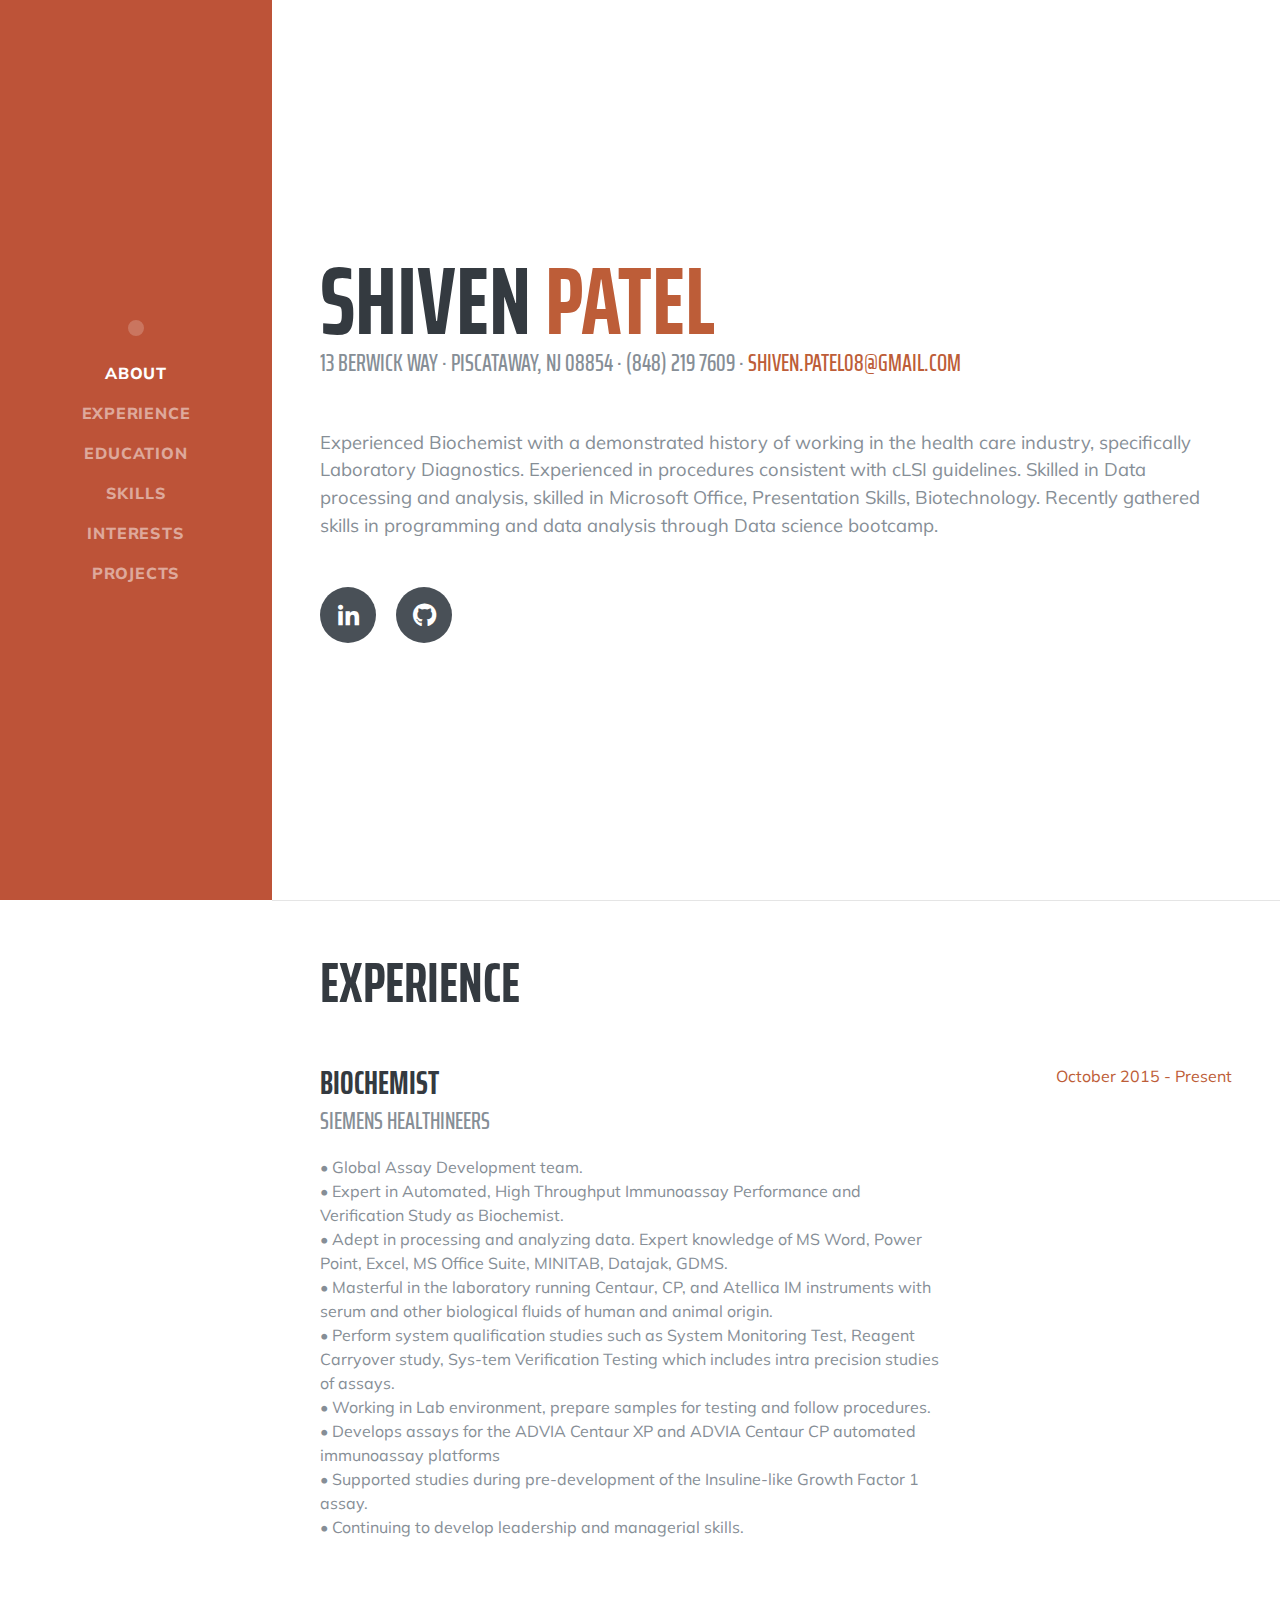
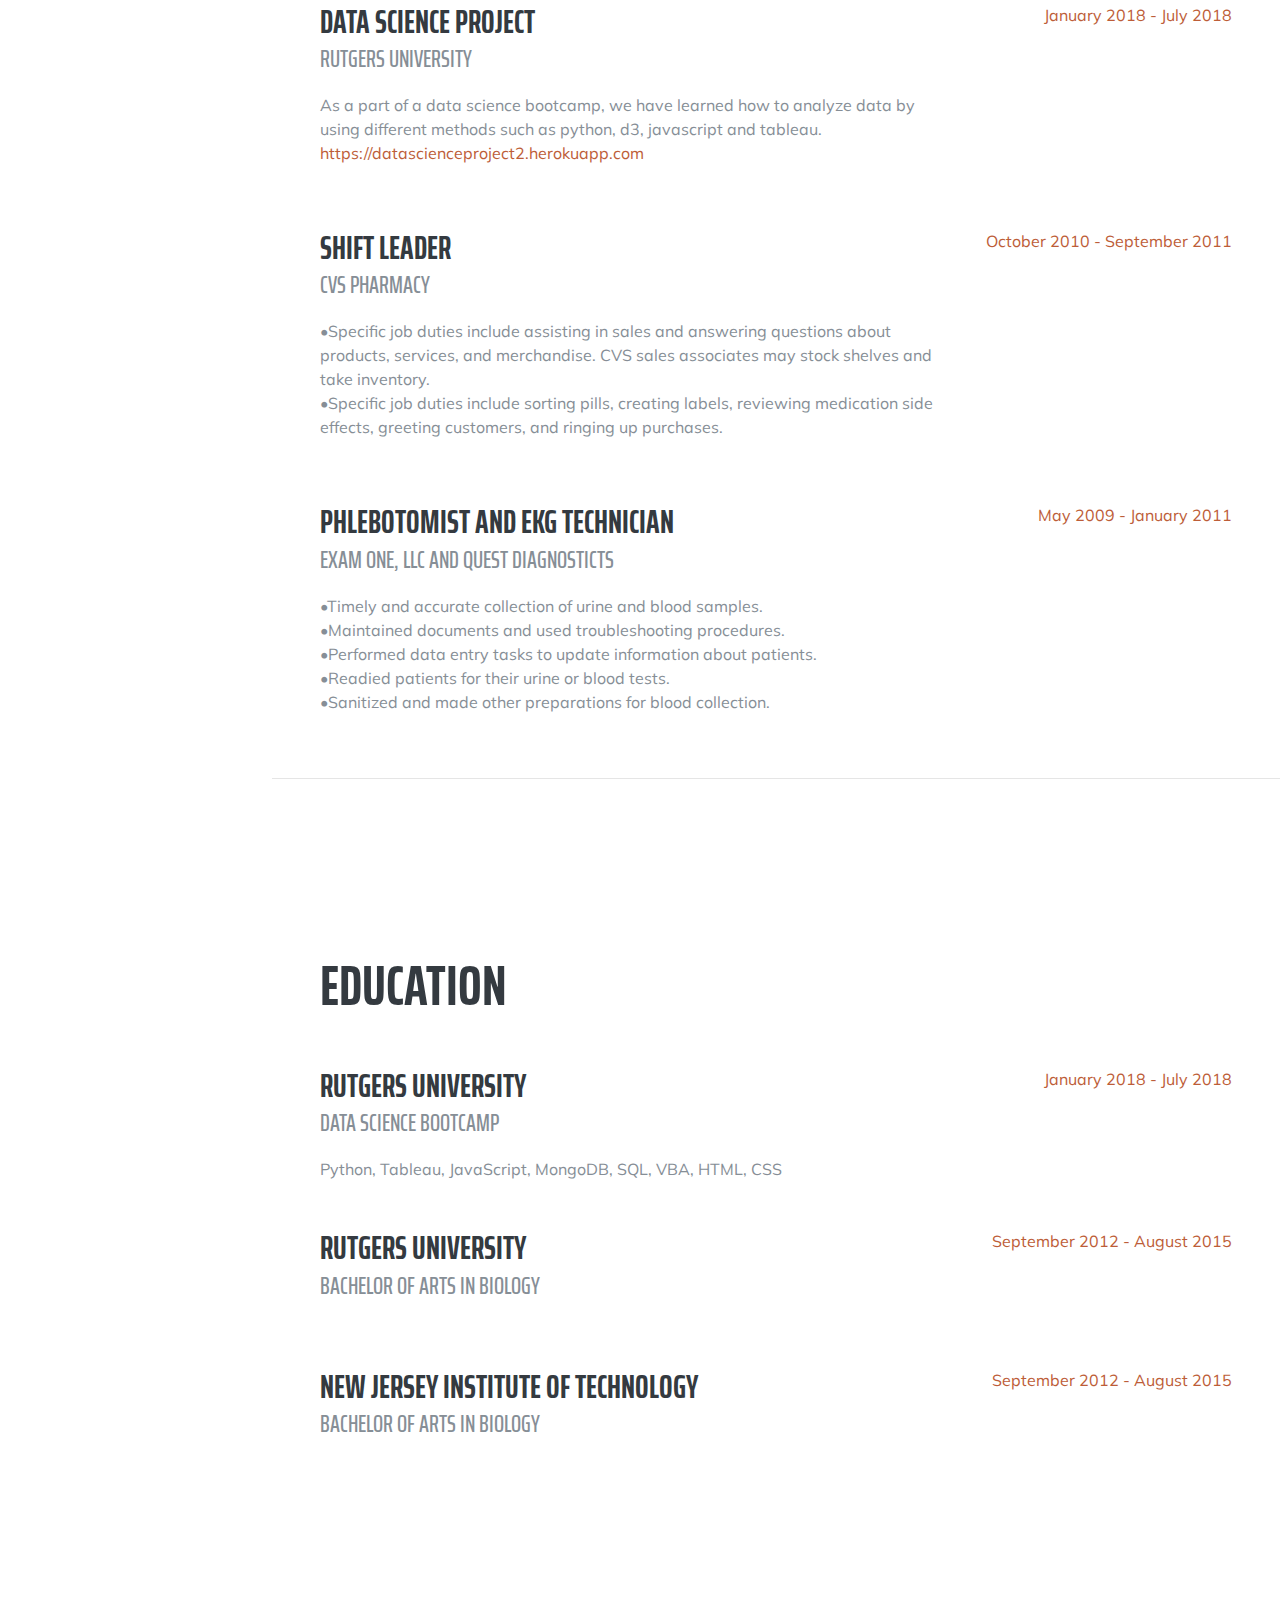
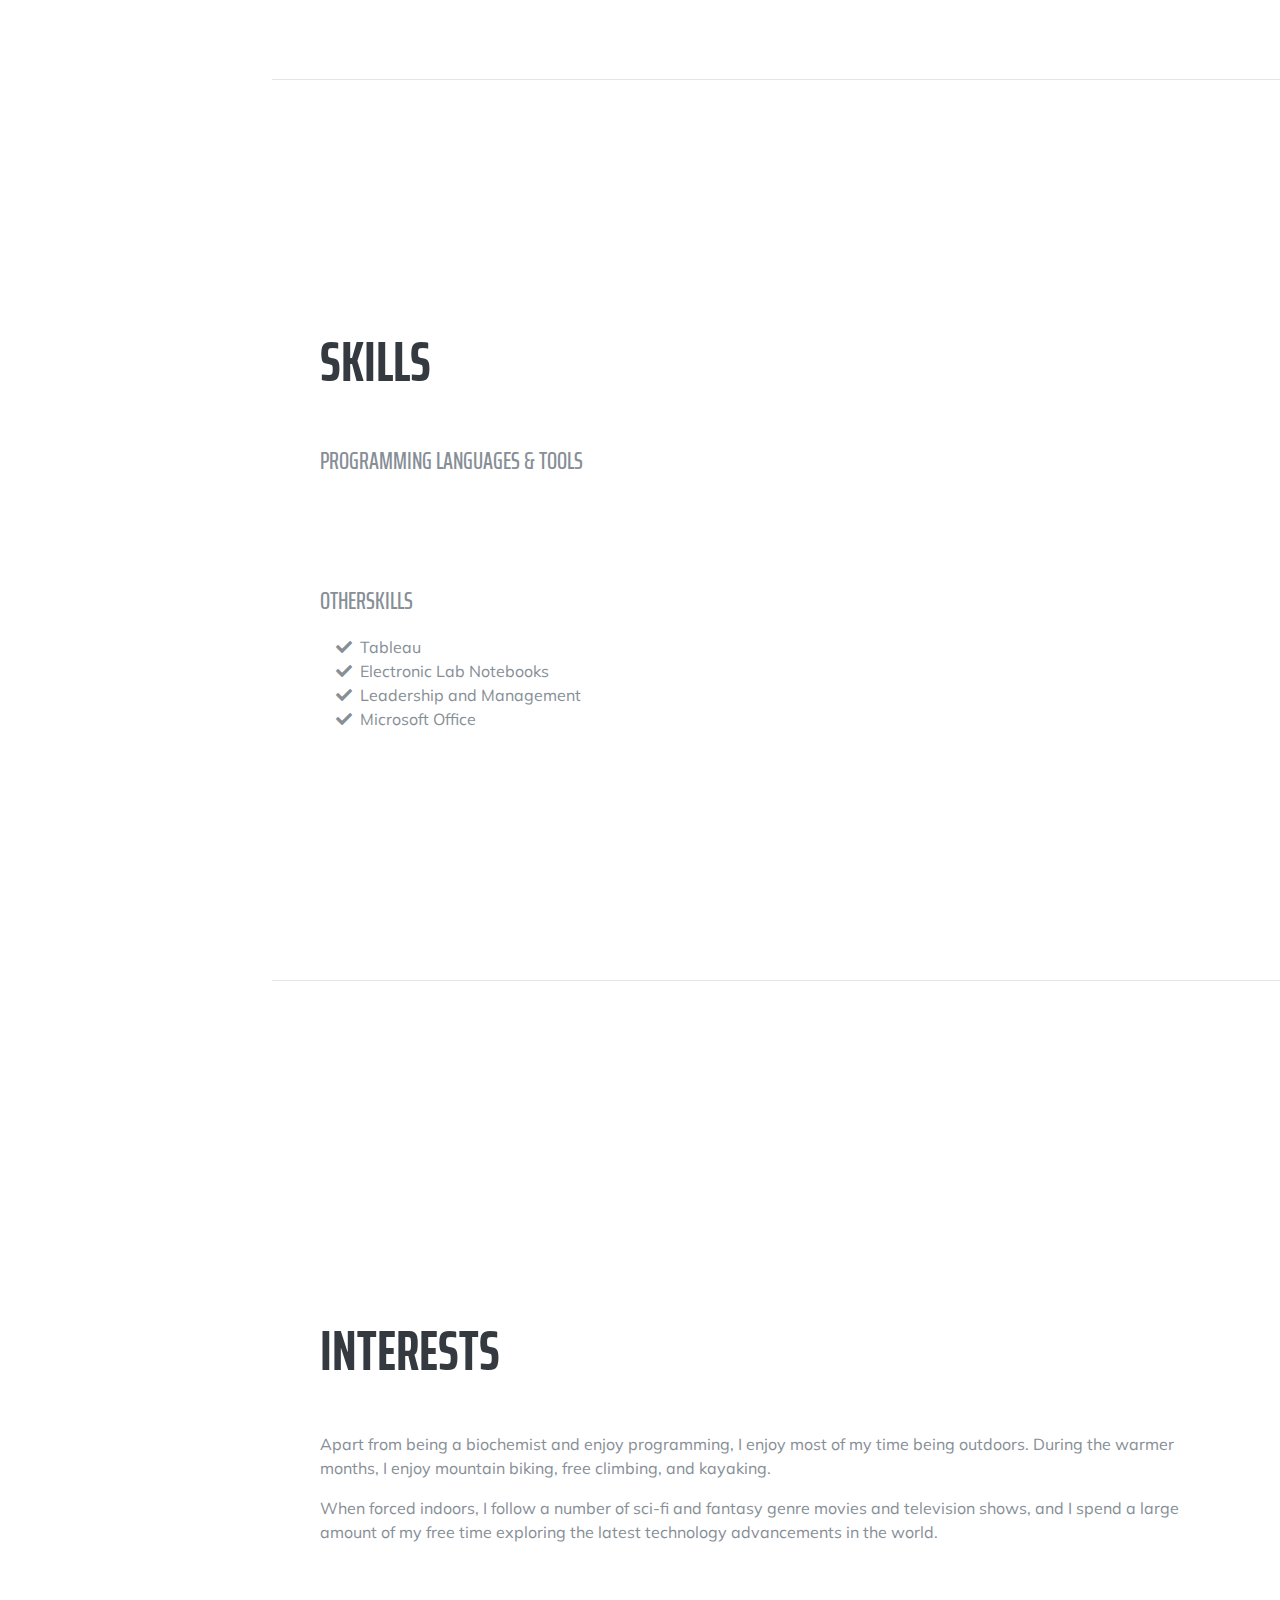
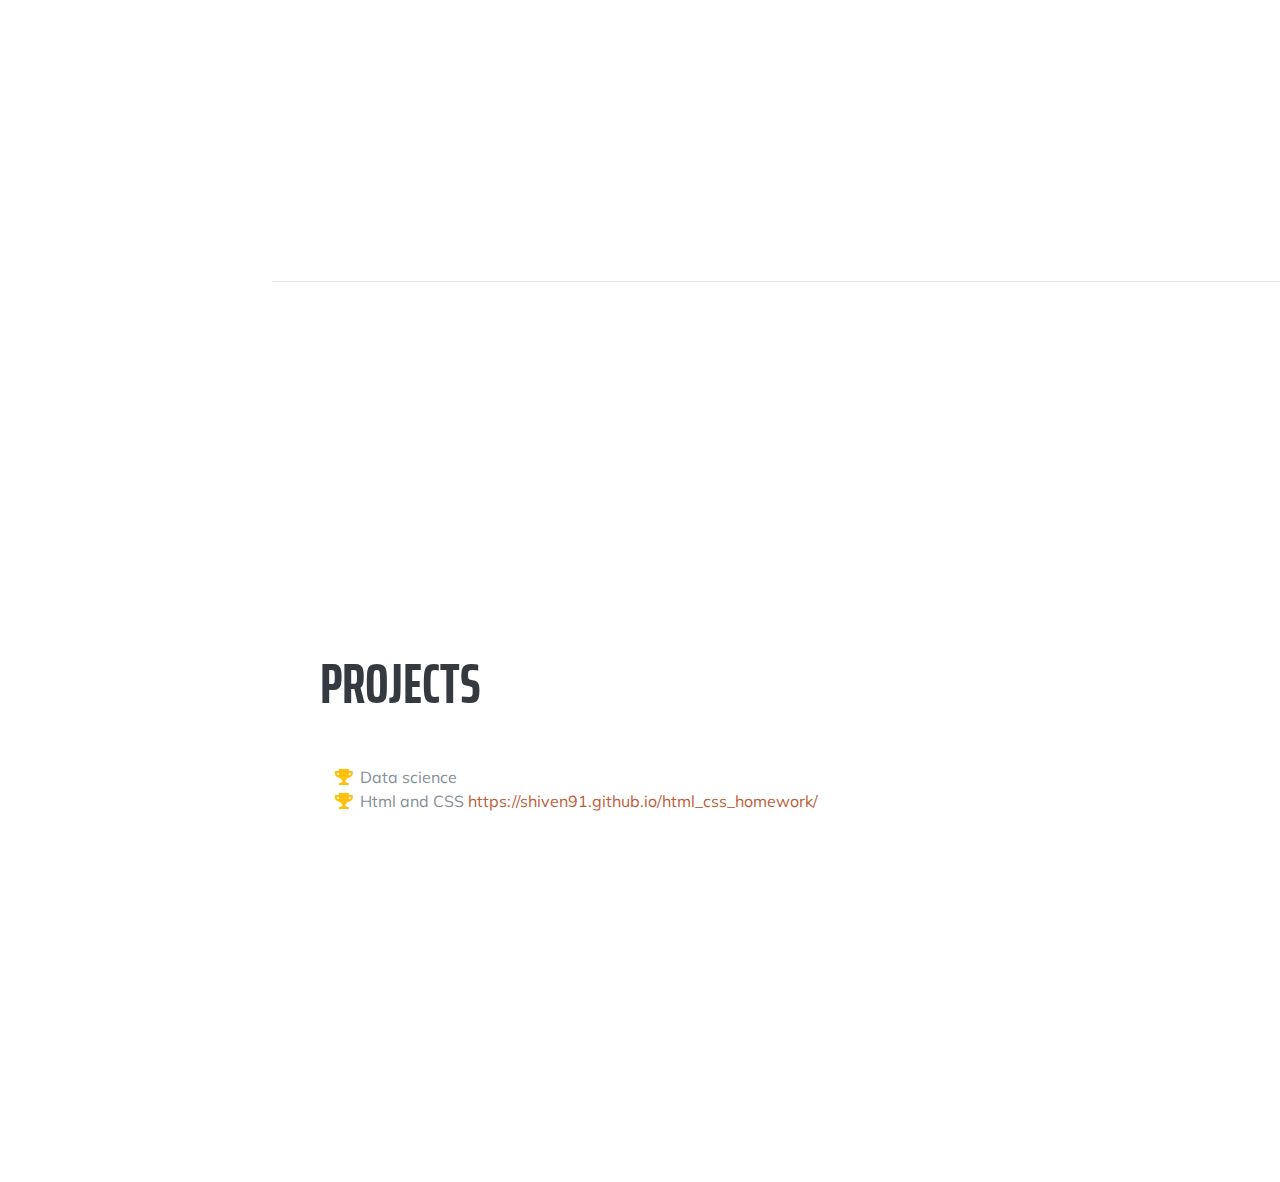
==== commit b4a313f2: "added href for github and linked in" ====
--- a/templates/index.html
+++ b/templates/index.html
@@ -11,12 +11,12 @@
     <title>ShivenPatel Resume/Portfolio</title>
 
     <!-- Bootstrap core CSS -->
-    <link href="../vendor/bootstrap/css/bootstrap.min.css" rel="stylesheet">
+    <link href="../static/vendor/bootstrap/css/bootstrap.min.css" rel="stylesheet">
 
     <!-- Custom fonts for this template -->
     <link href="https://fonts.googleapis.com/css?family=Saira+Extra+Condensed:500,700" rel="stylesheet">
     <link href="https://fonts.googleapis.com/css?family=Muli:400,400i,800,800i" rel="stylesheet">
-    <link href="../vendor/fontawesome-free/css/all.min.css" rel="stylesheet">
+    <link href="../static/vendor/fontawesome-free/css/all.min.css" rel="stylesheet">
 
     <!-- Custom styles for this template -->
     <link href="../static/css/resume.min.css" rel="stylesheet">
@@ -71,14 +71,12 @@
           <div class="subheading mb-5">13 Berwick way · Piscataway, NJ 08854 · (848) 219 7609 ·
             <a href="mailto:name@email.com">shiven.patel08@gmail.com</a>
           </div>
-          <p class="lead mb-5">Experienced Biochemist with a demonstrated history of working in the health care industry, specifically Laboratory Diagnostics. Experienced in procedures consistent with cLSI guidelines. Skilled in Data processing and analysis, skilled in Microsoft Office, Presentation Skills, Biotechnology.Recently gathered skills in programming and data analysis through Data science bootcamp.</p>
+          <p class="lead mb-5">Experienced Biochemist with a demonstrated history of working in the health care industry, specifically Laboratory Diagnostics.
+            Experienced in procedures consistent with cLSI guidelines. Skilled in Data processing and analysis, skilled in Microsoft Office, Presentation Skills, Biotechnology. 
+            Recently gathered skills in programming and data analysis through Data science bootcamp.</p>
           <div class="social-icons">
-            <a href="#">
-              <i class="fab fa-linkedin-in" href="www.linkedin.com/in/shiven-patel08"></i>
-            </a>
-            <a href="#">
-              <i class="fab fa-github" href="https://github.com/shiven91"></i>
-            </a>
+            <a href="https://www.linkedin.com/in/shiven-patel08" target="_blank" class="fab fa-linkedin-in"></a>
+            <a href="https://github.com/shiven91" target="_blank" class="fab fa-github"></a>
           </div>
         </div>
       </section>
@@ -290,11 +288,11 @@
     </div>
 
     <!-- Bootstrap core JavaScript -->
-    <script src="../vendor/jquery/jquery.min.js"></script>
-    <script src="../vendor/bootstrap/js/bootstrap.bundle.min.js"></script>
+    <script src="../static/vendor/jquery/jquery.min.js"></script>
+    <script src="../static/vendor/bootstrap/js/bootstrap.bundle.min.js"></script>
 
     <!-- Plugin JavaScript -->
-    <script src="../vendor/jquery-easing/jquery.easing.min.js"></script>
+    <script src="../static/vendor/jquery-easing/jquery.easing.min.js"></script>
 
     <!-- Custom scripts for this template -->
     <script src="../static/js/resume.min.js"></script>
--- a/static/vendor/fontawesome-free/css/all.min.css
+++ b/static/vendor/fontawesome-free/css/all.min.css
@@ -0,0 +1,5 @@
+/*!
+ * Font Awesome Free 5.2.0 by @fontawesome - https://fontawesome.com
+ * License - https://fontawesome.com/license (Icons: CC BY 4.0, Fonts: SIL OFL 1.1, Code: MIT License)
+ */
+.fa,.fab,.fal,.far,.fas{-moz-osx-font-smoothing:grayscale;-webkit-font-smoothing:antialiased;display:inline-block;font-style:normal;font-variant:normal;text-rendering:auto;line-height:1}.fa-lg{font-size:1.33333em;line-height:.75em;vertical-align:-.0667em}.fa-xs{font-size:.75em}.fa-sm{font-size:.875em}.fa-1x{font-size:1em}.fa-2x{font-size:2em}.fa-3x{font-size:3em}.fa-4x{font-size:4em}.fa-5x{font-size:5em}.fa-6x{font-size:6em}.fa-7x{font-size:7em}.fa-8x{font-size:8em}.fa-9x{font-size:9em}.fa-10x{font-size:10em}.fa-fw{text-align:center;width:1.25em}.fa-ul{list-style-type:none;margin-left:2.5em;padding-left:0}.fa-ul>li{position:relative}.fa-li{left:-2em;position:absolute;text-align:center;width:2em;line-height:inherit}.fa-border{border:.08em solid #eee;border-radius:.1em;padding:.2em .25em .15em}.fa-pull-left{float:left}.fa-pull-right{float:right}.fa.fa-pull-left,.fab.fa-pull-left,.fal.fa-pull-left,.far.fa-pull-left,.fas.fa-pull-left{margin-right:.3em}.fa.fa-pull-right,.fab.fa-pull-right,.fal.fa-pull-right,.far.fa-pull-right,.fas.fa-pull-right{margin-left:.3em}.fa-spin{animation:a 2s infinite linear}.fa-pulse{animation:a 1s infinite steps(8)}@keyframes a{0%{transform:rotate(0deg)}to{transform:rotate(1turn)}}.fa-rotate-90{-ms-filter:"progid:DXImageTransform.Microsoft.BasicImage(rotation=1)";transform:rotate(90deg)}.fa-rotate-180{-ms-filter:"progid:DXImageTransform.Microsoft.BasicImage(rotation=2)";transform:rotate(180deg)}.fa-rotate-270{-ms-filter:"progid:DXImageTransform.Microsoft.BasicImage(rotation=3)";transform:rotate(270deg)}.fa-flip-horizontal{-ms-filter:"progid:DXImageTransform.Microsoft.BasicImage(rotation=0, mirror=1)";transform:scaleX(-1)}.fa-flip-vertical{transform:scaleY(-1)}.fa-flip-horizontal.fa-flip-vertical,.fa-flip-vertical{-ms-filter:"progid:DXImageTransform.Microsoft.BasicImage(rotation=2, mirror=1)"}.fa-flip-horizontal.fa-flip-vertical{transform:scale(-1)}:root .fa-flip-horizontal,:root .fa-flip-vertical,:root .fa-rotate-90,:root .fa-rotate-180,:root .fa-rotate-270{-webkit-filter:none;filter:none}.fa-stack{display:inline-block;height:2em;line-height:2em;position:relative;vertical-align:middle;width:2em}.fa-stack-1x,.fa-stack-2x{left:0;position:absolute;text-align:center;width:100%}.fa-stack-1x{line-height:inherit}.fa-stack-2x{font-size:2em}.fa-inverse{color:#fff}.fa-500px:before{content:"\f26e"}.fa-accessible-icon:before{content:"\f368"}.fa-accusoft:before{content:"\f369"}.fa-address-book:before{content:"\f2b9"}.fa-address-card:before{content:"\f2bb"}.fa-adjust:before{content:"\f042"}.fa-adn:before{content:"\f170"}.fa-adversal:before{content:"\f36a"}.fa-affiliatetheme:before{content:"\f36b"}.fa-air-freshener:before{content:"\f5d0"}.fa-algolia:before{content:"\f36c"}.fa-align-center:before{content:"\f037"}.fa-align-justify:before{content:"\f039"}.fa-align-left:before{content:"\f036"}.fa-align-right:before{content:"\f038"}.fa-allergies:before{content:"\f461"}.fa-amazon:before{content:"\f270"}.fa-amazon-pay:before{content:"\f42c"}.fa-ambulance:before{content:"\f0f9"}.fa-american-sign-language-interpreting:before{content:"\f2a3"}.fa-amilia:before{content:"\f36d"}.fa-anchor:before{content:"\f13d"}.fa-android:before{content:"\f17b"}.fa-angellist:before{content:"\f209"}.fa-angle-double-down:before{content:"\f103"}.fa-angle-double-left:before{content:"\f100"}.fa-angle-double-right:before{content:"\f101"}.fa-angle-double-up:before{content:"\f102"}.fa-angle-down:before{content:"\f107"}.fa-angle-left:before{content:"\f104"}.fa-angle-right:before{content:"\f105"}.fa-angle-up:before{content:"\f106"}.fa-angry:before{content:"\f556"}.fa-angrycreative:before{content:"\f36e"}.fa-angular:before{content:"\f420"}.fa-app-store:before{content:"\f36f"}.fa-app-store-ios:before{content:"\f370"}.fa-apper:before{content:"\f371"}.fa-apple:before{content:"\f179"}.fa-apple-alt:before{content:"\f5d1"}.fa-apple-pay:before{content:"\f415"}.fa-archive:before{content:"\f187"}.fa-archway:before{content:"\f557"}.fa-arrow-alt-circle-down:before{content:"\f358"}.fa-arrow-alt-circle-left:before{content:"\f359"}.fa-arrow-alt-circle-right:before{content:"\f35a"}.fa-arrow-alt-circle-up:before{content:"\f35b"}.fa-arrow-circle-down:before{content:"\f0ab"}.fa-arrow-circle-left:before{content:"\f0a8"}.fa-arrow-circle-right:before{content:"\f0a9"}.fa-arrow-circle-up:before{content:"\f0aa"}.fa-arrow-down:before{content:"\f063"}.fa-arrow-left:before{content:"\f060"}.fa-arrow-right:before{content:"\f061"}.fa-arrow-up:before{content:"\f062"}.fa-arrows-alt:before{content:"\f0b2"}.fa-arrows-alt-h:before{content:"\f337"}.fa-arrows-alt-v:before{content:"\f338"}.fa-assistive-listening-systems:before{content:"\f2a2"}.fa-asterisk:before{content:"\f069"}.fa-asymmetrik:before{content:"\f372"}.fa-at:before{content:"\f1fa"}.fa-atlas:before{content:"\f558"}.fa-atom:before{content:"\f5d2"}.fa-audible:before{content:"\f373"}.fa-audio-description:before{content:"\f29e"}.fa-autoprefixer:before{content:"\f41c"}.fa-avianex:before{content:"\f374"}.fa-aviato:before{content:"\f421"}.fa-award:before{content:"\f559"}.fa-aws:before{content:"\f375"}.fa-backspace:before{content:"\f55a"}.fa-backward:before{content:"\f04a"}.fa-balance-scale:before{content:"\f24e"}.fa-ban:before{content:"\f05e"}.fa-band-aid:before{content:"\f462"}.fa-bandcamp:before{content:"\f2d5"}.fa-barcode:before{content:"\f02a"}.fa-bars:before{content:"\f0c9"}.fa-baseball-ball:before{content:"\f433"}.fa-basketball-ball:before{content:"\f434"}.fa-bath:before{content:"\f2cd"}.fa-battery-empty:before{content:"\f244"}.fa-battery-full:before{content:"\f240"}.fa-battery-half:before{content:"\f242"}.fa-battery-quarter:before{content:"\f243"}.fa-battery-three-quarters:before{content:"\f241"}.fa-bed:before{content:"\f236"}.fa-beer:before{content:"\f0fc"}.fa-behance:before{content:"\f1b4"}.fa-behance-square:before{content:"\f1b5"}.fa-bell:before{content:"\f0f3"}.fa-bell-slash:before{content:"\f1f6"}.fa-bezier-curve:before{content:"\f55b"}.fa-bicycle:before{content:"\f206"}.fa-bimobject:before{content:"\f378"}.fa-binoculars:before{content:"\f1e5"}.fa-birthday-cake:before{content:"\f1fd"}.fa-bitbucket:before{content:"\f171"}.fa-bitcoin:before{content:"\f379"}.fa-bity:before{content:"\f37a"}.fa-black-tie:before{content:"\f27e"}.fa-blackberry:before{content:"\f37b"}.fa-blender:before{content:"\f517"}.fa-blind:before{content:"\f29d"}.fa-blogger:before{content:"\f37c"}.fa-blogger-b:before{content:"\f37d"}.fa-bluetooth:before{content:"\f293"}.fa-bluetooth-b:before{content:"\f294"}.fa-bold:before{content:"\f032"}.fa-bolt:before{content:"\f0e7"}.fa-bomb:before{content:"\f1e2"}.fa-bone:before{content:"\f5d7"}.fa-bong:before{content:"\f55c"}.fa-book:before{content:"\f02d"}.fa-book-open:before{content:"\f518"}.fa-book-reader:before{content:"\f5da"}.fa-bookmark:before{content:"\f02e"}.fa-bowling-ball:before{content:"\f436"}.fa-box:before{content:"\f466"}.fa-box-open:before{content:"\f49e"}.fa-boxes:before{content:"\f468"}.fa-braille:before{content:"\f2a1"}.fa-brain:before{content:"\f5dc"}.fa-briefcase:before{content:"\f0b1"}.fa-briefcase-medical:before{content:"\f469"}.fa-broadcast-tower:before{content:"\f519"}.fa-broom:before{content:"\f51a"}.fa-brush:before{content:"\f55d"}.fa-btc:before{content:"\f15a"}.fa-bug:before{content:"\f188"}.fa-building:before{content:"\f1ad"}.fa-bullhorn:before{content:"\f0a1"}.fa-bullseye:before{content:"\f140"}.fa-burn:before{content:"\f46a"}.fa-buromobelexperte:before{content:"\f37f"}.fa-bus:before{content:"\f207"}.fa-bus-alt:before{content:"\f55e"}.fa-buysellads:before{content:"\f20d"}.fa-calculator:before{content:"\f1ec"}.fa-calendar:before{content:"\f133"}.fa-calendar-alt:before{content:"\f073"}.fa-calendar-check:before{content:"\f274"}.fa-calendar-minus:before{content:"\f272"}.fa-calendar-plus:before{content:"\f271"}.fa-calendar-times:before{content:"\f273"}.fa-camera:before{content:"\f030"}.fa-camera-retro:before{content:"\f083"}.fa-cannabis:before{content:"\f55f"}.fa-capsules:before{content:"\f46b"}.fa-car:before{content:"\f1b9"}.fa-car-alt:before{content:"\f5de"}.fa-car-battery:before{content:"\f5df"}.fa-car-crash:before{content:"\f5e1"}.fa-car-side:before{content:"\f5e4"}.fa-caret-down:before{content:"\f0d7"}.fa-caret-left:before{content:"\f0d9"}.fa-caret-right:before{content:"\f0da"}.fa-caret-square-down:before{content:"\f150"}.fa-caret-square-left:before{content:"\f191"}.fa-caret-square-right:before{content:"\f152"}.fa-caret-square-up:before{content:"\f151"}.fa-caret-up:before{content:"\f0d8"}.fa-cart-arrow-down:before{content:"\f218"}.fa-cart-plus:before{content:"\f217"}.fa-cc-amazon-pay:before{content:"\f42d"}.fa-cc-amex:before{content:"\f1f3"}.fa-cc-apple-pay:before{content:"\f416"}.fa-cc-diners-club:before{content:"\f24c"}.fa-cc-discover:before{content:"\f1f2"}.fa-cc-jcb:before{content:"\f24b"}.fa-cc-mastercard:before{content:"\f1f1"}.fa-cc-paypal:before{content:"\f1f4"}.fa-cc-stripe:before{content:"\f1f5"}.fa-cc-visa:before{content:"\f1f0"}.fa-centercode:before{content:"\f380"}.fa-certificate:before{content:"\f0a3"}.fa-chalkboard:before{content:"\f51b"}.fa-chalkboard-teacher:before{content:"\f51c"}.fa-charging-station:before{content:"\f5e7"}.fa-chart-area:before{content:"\f1fe"}.fa-chart-bar:before{content:"\f080"}.fa-chart-line:before{content:"\f201"}.fa-chart-pie:before{content:"\f200"}.fa-check:before{content:"\f00c"}.fa-check-circle:before{content:"\f058"}.fa-check-double:before{content:"\f560"}.fa-check-square:before{content:"\f14a"}.fa-chess:before{content:"\f439"}.fa-chess-bishop:before{content:"\f43a"}.fa-chess-board:before{content:"\f43c"}.fa-chess-king:before{content:"\f43f"}.fa-chess-knight:before{content:"\f441"}.fa-chess-pawn:before{content:"\f443"}.fa-chess-queen:before{content:"\f445"}.fa-chess-rook:before{content:"\f447"}.fa-chevron-circle-down:before{content:"\f13a"}.fa-chevron-circle-left:before{content:"\f137"}.fa-chevron-circle-right:before{content:"\f138"}.fa-chevron-circle-up:before{content:"\f139"}.fa-chevron-down:before{content:"\f078"}.fa-chevron-left:before{content:"\f053"}.fa-chevron-right:before{content:"\f054"}.fa-chevron-up:before{content:"\f077"}.fa-child:before{content:"\f1ae"}.fa-chrome:before{content:"\f268"}.fa-church:before{content:"\f51d"}.fa-circle:before{content:"\f111"}.fa-circle-notch:before{content:"\f1ce"}.fa-clipboard:before{content:"\f328"}.fa-clipboard-check:before{content:"\f46c"}.fa-clipboard-list:before{content:"\f46d"}.fa-clock:before{content:"\f017"}.fa-clone:before{content:"\f24d"}.fa-closed-captioning:before{content:"\f20a"}.fa-cloud:before{content:"\f0c2"}.fa-cloud-download-alt:before{content:"\f381"}.fa-cloud-upload-alt:before{content:"\f382"}.fa-cloudscale:before{content:"\f383"}.fa-cloudsmith:before{content:"\f384"}.fa-cloudversify:before{content:"\f385"}.fa-cocktail:before{content:"\f561"}.fa-code:before{content:"\f121"}.fa-code-branch:before{content:"\f126"}.fa-codepen:before{content:"\f1cb"}.fa-codiepie:before{content:"\f284"}.fa-coffee:before{content:"\f0f4"}.fa-cog:before{content:"\f013"}.fa-cogs:before{content:"\f085"}.fa-coins:before{content:"\f51e"}.fa-columns:before{content:"\f0db"}.fa-comment:before{content:"\f075"}.fa-comment-alt:before{content:"\f27a"}.fa-comment-dots:before{content:"\f4ad"}.fa-comment-slash:before{content:"\f4b3"}.fa-comments:before{content:"\f086"}.fa-compact-disc:before{content:"\f51f"}.fa-compass:before{content:"\f14e"}.fa-compress:before{content:"\f066"}.fa-concierge-bell:before{content:"\f562"}.fa-connectdevelop:before{content:"\f20e"}.fa-contao:before{content:"\f26d"}.fa-cookie:before{content:"\f563"}.fa-cookie-bite:before{content:"\f564"}.fa-copy:before{content:"\f0c5"}.fa-copyright:before{content:"\f1f9"}.fa-couch:before{content:"\f4b8"}.fa-cpanel:before{content:"\f388"}.fa-creative-commons:before{content:"\f25e"}.fa-creative-commons-by:before{content:"\f4e7"}.fa-creative-commons-nc:before{content:"\f4e8"}.fa-creative-commons-nc-eu:before{content:"\f4e9"}.fa-creative-commons-nc-jp:before{content:"\f4ea"}.fa-creative-commons-nd:before{content:"\f4eb"}.fa-creative-commons-pd:before{content:"\f4ec"}.fa-creative-commons-pd-alt:before{content:"\f4ed"}.fa-creative-commons-remix:before{content:"\f4ee"}.fa-creative-commons-sa:before{content:"\f4ef"}.fa-creative-commons-sampling:before{content:"\f4f0"}.fa-creative-commons-sampling-plus:before{content:"\f4f1"}.fa-creative-commons-share:before{content:"\f4f2"}.fa-credit-card:before{content:"\f09d"}.fa-crop:before{content:"\f125"}.fa-crop-alt:before{content:"\f565"}.fa-crosshairs:before{content:"\f05b"}.fa-crow:before{content:"\f520"}.fa-crown:before{content:"\f521"}.fa-css3:before{content:"\f13c"}.fa-css3-alt:before{content:"\f38b"}.fa-cube:before{content:"\f1b2"}.fa-cubes:before{content:"\f1b3"}.fa-cut:before{content:"\f0c4"}.fa-cuttlefish:before{content:"\f38c"}.fa-d-and-d:before{content:"\f38d"}.fa-dashcube:before{content:"\f210"}.fa-database:before{content:"\f1c0"}.fa-deaf:before{content:"\f2a4"}.fa-delicious:before{content:"\f1a5"}.fa-deploydog:before{content:"\f38e"}.fa-deskpro:before{content:"\f38f"}.fa-desktop:before{content:"\f108"}.fa-deviantart:before{content:"\f1bd"}.fa-diagnoses:before{content:"\f470"}.fa-dice:before{content:"\f522"}.fa-dice-five:before{content:"\f523"}.fa-dice-four:before{content:"\f524"}.fa-dice-one:before{content:"\f525"}.fa-dice-six:before{content:"\f526"}.fa-dice-three:before{content:"\f527"}.fa-dice-two:before{content:"\f528"}.fa-digg:before{content:"\f1a6"}.fa-digital-ocean:before{content:"\f391"}.fa-digital-tachograph:before{content:"\f566"}.fa-directions:before{content:"\f5eb"}.fa-discord:before{content:"\f392"}.fa-discourse:before{content:"\f393"}.fa-divide:before{content:"\f529"}.fa-dizzy:before{content:"\f567"}.fa-dna:before{content:"\f471"}.fa-dochub:before{content:"\f394"}.fa-docker:before{content:"\f395"}.fa-dollar-sign:before{content:"\f155"}.fa-dolly:before{content:"\f472"}.fa-dolly-flatbed:before{content:"\f474"}.fa-donate:before{content:"\f4b9"}.fa-door-closed:before{content:"\f52a"}.fa-door-open:before{content:"\f52b"}.fa-dot-circle:before{content:"\f192"}.fa-dove:before{content:"\f4ba"}.fa-download:before{content:"\f019"}.fa-draft2digital:before{content:"\f396"}.fa-drafting-compass:before{content:"\f568"}.fa-draw-polygon:before{content:"\f5ee"}.fa-dribbble:before{content:"\f17d"}.fa-dribbble-square:before{content:"\f397"}.fa-dropbox:before{content:"\f16b"}.fa-drum:before{content:"\f569"}.fa-drum-steelpan:before{content:"\f56a"}.fa-drupal:before{content:"\f1a9"}.fa-dumbbell:before{content:"\f44b"}.fa-dyalog:before{content:"\f399"}.fa-earlybirds:before{content:"\f39a"}.fa-ebay:before{content:"\f4f4"}.fa-edge:before{content:"\f282"}.fa-edit:before{content:"\f044"}.fa-eject:before{content:"\f052"}.fa-elementor:before{content:"\f430"}.fa-ellipsis-h:before{content:"\f141"}.fa-ellipsis-v:before{content:"\f142"}.fa-ello:before{content:"\f5f1"}.fa-ember:before{content:"\f423"}.fa-empire:before{content:"\f1d1"}.fa-envelope:before{content:"\f0e0"}.fa-envelope-open:before{content:"\f2b6"}.fa-envelope-square:before{content:"\f199"}.fa-envira:before{content:"\f299"}.fa-equals:before{content:"\f52c"}.fa-eraser:before{content:"\f12d"}.fa-erlang:before{content:"\f39d"}.fa-ethereum:before{content:"\f42e"}.fa-etsy:before{content:"\f2d7"}.fa-euro-sign:before{content:"\f153"}.fa-exchange-alt:before{content:"\f362"}.fa-exclamation:before{content:"\f12a"}.fa-exclamation-circle:before{content:"\f06a"}.fa-exclamation-triangle:before{content:"\f071"}.fa-expand:before{content:"\f065"}.fa-expand-arrows-alt:before{content:"\f31e"}.fa-expeditedssl:before{content:"\f23e"}.fa-external-link-alt:before{content:"\f35d"}.fa-external-link-square-alt:before{content:"\f360"}.fa-eye:before{content:"\f06e"}.fa-eye-dropper:before{content:"\f1fb"}.fa-eye-slash:before{content:"\f070"}.fa-facebook:before{content:"\f09a"}.fa-facebook-f:before{content:"\f39e"}.fa-facebook-messenger:before{content:"\f39f"}.fa-facebook-square:before{content:"\f082"}.fa-fast-backward:before{content:"\f049"}.fa-fast-forward:before{content:"\f050"}.fa-fax:before{content:"\f1ac"}.fa-feather:before{content:"\f52d"}.fa-feather-alt:before{content:"\f56b"}.fa-female:before{content:"\f182"}.fa-fighter-jet:before{content:"\f0fb"}.fa-file:before{content:"\f15b"}.fa-file-alt:before{content:"\f15c"}.fa-file-archive:before{content:"\f1c6"}.fa-file-audio:before{content:"\f1c7"}.fa-file-code:before{content:"\f1c9"}.fa-file-contract:before{content:"\f56c"}.fa-file-download:before{content:"\f56d"}.fa-file-excel:before{content:"\f1c3"}.fa-file-export:before{content:"\f56e"}.fa-file-image:before{content:"\f1c5"}.fa-file-import:before{content:"\f56f"}.fa-file-invoice:before{content:"\f570"}.fa-file-invoice-dollar:before{content:"\f571"}.fa-file-medical:before{content:"\f477"}.fa-file-medical-alt:before{content:"\f478"}.fa-file-pdf:before{content:"\f1c1"}.fa-file-powerpoint:before{content:"\f1c4"}.fa-file-prescription:before{content:"\f572"}.fa-file-signature:before{content:"\f573"}.fa-file-upload:before{content:"\f574"}.fa-file-video:before{content:"\f1c8"}.fa-file-word:before{content:"\f1c2"}.fa-fill:before{content:"\f575"}.fa-fill-drip:before{content:"\f576"}.fa-film:before{content:"\f008"}.fa-filter:before{content:"\f0b0"}.fa-fingerprint:before{content:"\f577"}.fa-fire:before{content:"\f06d"}.fa-fire-extinguisher:before{content:"\f134"}.fa-firefox:before{content:"\f269"}.fa-first-aid:before{content:"\f479"}.fa-first-order:before{content:"\f2b0"}.fa-first-order-alt:before{content:"\f50a"}.fa-firstdraft:before{content:"\f3a1"}.fa-fish:before{content:"\f578"}.fa-flag:before{content:"\f024"}.fa-flag-checkered:before{content:"\f11e"}.fa-flask:before{content:"\f0c3"}.fa-flickr:before{content:"\f16e"}.fa-flipboard:before{content:"\f44d"}.fa-flushed:before{content:"\f579"}.fa-fly:before{content:"\f417"}.fa-folder:before{content:"\f07b"}.fa-folder-open:before{content:"\f07c"}.fa-font:before{content:"\f031"}.fa-font-awesome:before{content:"\f2b4"}.fa-font-awesome-alt:before{content:"\f35c"}.fa-font-awesome-flag:before{content:"\f425"}.fa-font-awesome-logo-full:before{content:"\f4e6"}.fa-fonticons:before{content:"\f280"}.fa-fonticons-fi:before{content:"\f3a2"}.fa-football-ball:before{content:"\f44e"}.fa-fort-awesome:before{content:"\f286"}.fa-fort-awesome-alt:before{content:"\f3a3"}.fa-forumbee:before{content:"\f211"}.fa-forward:before{content:"\f04e"}.fa-foursquare:before{content:"\f180"}.fa-free-code-camp:before{content:"\f2c5"}.fa-freebsd:before{content:"\f3a4"}.fa-frog:before{content:"\f52e"}.fa-frown:before{content:"\f119"}.fa-frown-open:before{content:"\f57a"}.fa-fulcrum:before{content:"\f50b"}.fa-futbol:before{content:"\f1e3"}.fa-galactic-republic:before{content:"\f50c"}.fa-galactic-senate:before{content:"\f50d"}.fa-gamepad:before{content:"\f11b"}.fa-gas-pump:before{content:"\f52f"}.fa-gavel:before{content:"\f0e3"}.fa-gem:before{content:"\f3a5"}.fa-genderless:before{content:"\f22d"}.fa-get-pocket:before{content:"\f265"}.fa-gg:before{content:"\f260"}.fa-gg-circle:before{content:"\f261"}.fa-gift:before{content:"\f06b"}.fa-git:before{content:"\f1d3"}.fa-git-square:before{content:"\f1d2"}.fa-github:before{content:"\f09b"}.fa-github-alt:before{content:"\f113"}.fa-github-square:before{content:"\f092"}.fa-gitkraken:before{content:"\f3a6"}.fa-gitlab:before{content:"\f296"}.fa-gitter:before{content:"\f426"}.fa-glass-martini:before{content:"\f000"}.fa-glass-martini-alt:before{content:"\f57b"}.fa-glasses:before{content:"\f530"}.fa-glide:before{content:"\f2a5"}.fa-glide-g:before{content:"\f2a6"}.fa-globe:before{content:"\f0ac"}.fa-globe-africa:before{content:"\f57c"}.fa-globe-americas:before{content:"\f57d"}.fa-globe-asia:before{content:"\f57e"}.fa-gofore:before{content:"\f3a7"}.fa-golf-ball:before{content:"\f450"}.fa-goodreads:before{content:"\f3a8"}.fa-goodreads-g:before{content:"\f3a9"}.fa-google:before{content:"\f1a0"}.fa-google-drive:before{content:"\f3aa"}.fa-google-play:before{content:"\f3ab"}.fa-google-plus:before{content:"\f2b3"}.fa-google-plus-g:before{content:"\f0d5"}.fa-google-plus-square:before{content:"\f0d4"}.fa-google-wallet:before{content:"\f1ee"}.fa-graduation-cap:before{content:"\f19d"}.fa-gratipay:before{content:"\f184"}.fa-grav:before{content:"\f2d6"}.fa-greater-than:before{content:"\f531"}.fa-greater-than-equal:before{content:"\f532"}.fa-grimace:before{content:"\f57f"}.fa-grin:before{content:"\f580"}.fa-grin-alt:before{content:"\f581"}.fa-grin-beam:before{content:"\f582"}.fa-grin-beam-sweat:before{content:"\f583"}.fa-grin-hearts:before{content:"\f584"}.fa-grin-squint:before{content:"\f585"}.fa-grin-squint-tears:before{content:"\f586"}.fa-grin-stars:before{content:"\f587"}.fa-grin-tears:before{content:"\f588"}.fa-grin-tongue:before{content:"\f589"}.fa-grin-tongue-squint:before{content:"\f58a"}.fa-grin-tongue-wink:before{content:"\f58b"}.fa-grin-wink:before{content:"\f58c"}.fa-grip-horizontal:before{content:"\f58d"}.fa-grip-vertical:before{content:"\f58e"}.fa-gripfire:before{content:"\f3ac"}.fa-grunt:before{content:"\f3ad"}.fa-gulp:before{content:"\f3ae"}.fa-h-square:before{content:"\f0fd"}.fa-hacker-news:before{content:"\f1d4"}.fa-hacker-news-square:before{content:"\f3af"}.fa-hackerrank:before{content:"\f5f7"}.fa-hand-holding:before{content:"\f4bd"}.fa-hand-holding-heart:before{content:"\f4be"}.fa-hand-holding-usd:before{content:"\f4c0"}.fa-hand-lizard:before{content:"\f258"}.fa-hand-paper:before{content:"\f256"}.fa-hand-peace:before{content:"\f25b"}.fa-hand-point-down:before{content:"\f0a7"}.fa-hand-point-left:before{content:"\f0a5"}.fa-hand-point-right:before{content:"\f0a4"}.fa-hand-point-up:before{content:"\f0a6"}.fa-hand-pointer:before{content:"\f25a"}.fa-hand-rock:before{content:"\f255"}.fa-hand-scissors:before{content:"\f257"}.fa-hand-spock:before{content:"\f259"}.fa-hands:before{content:"\f4c2"}.fa-hands-helping:before{content:"\f4c4"}.fa-handshake:before{content:"\f2b5"}.fa-hashtag:before{content:"\f292"}.fa-hdd:before{content:"\f0a0"}.fa-heading:before{content:"\f1dc"}.fa-headphones:before{content:"\f025"}.fa-headphones-alt:before{content:"\f58f"}.fa-headset:before{content:"\f590"}.fa-heart:before{content:"\f004"}.fa-heartbeat:before{content:"\f21e"}.fa-helicopter:before{content:"\f533"}.fa-highlighter:before{content:"\f591"}.fa-hips:before{content:"\f452"}.fa-hire-a-helper:before{content:"\f3b0"}.fa-history:before{content:"\f1da"}.fa-hockey-puck:before{content:"\f453"}.fa-home:before{content:"\f015"}.fa-hooli:before{content:"\f427"}.fa-hornbill:before{content:"\f592"}.fa-hospital:before{content:"\f0f8"}.fa-hospital-alt:before{content:"\f47d"}.fa-hospital-symbol:before{content:"\f47e"}.fa-hot-tub:before{content:"\f593"}.fa-hotel:before{content:"\f594"}.fa-hotjar:before{content:"\f3b1"}.fa-hourglass:before{content:"\f254"}.fa-hourglass-end:before{content:"\f253"}.fa-hourglass-half:before{content:"\f252"}.fa-hourglass-start:before{content:"\f251"}.fa-houzz:before{content:"\f27c"}.fa-html5:before{content:"\f13b"}.fa-hubspot:before{content:"\f3b2"}.fa-i-cursor:before{content:"\f246"}.fa-id-badge:before{content:"\f2c1"}.fa-id-card:before{content:"\f2c2"}.fa-id-card-alt:before{content:"\f47f"}.fa-image:before{content:"\f03e"}.fa-images:before{content:"\f302"}.fa-imdb:before{content:"\f2d8"}.fa-inbox:before{content:"\f01c"}.fa-indent:before{content:"\f03c"}.fa-industry:before{content:"\f275"}.fa-infinity:before{content:"\f534"}.fa-info:before{content:"\f129"}.fa-info-circle:before{content:"\f05a"}.fa-instagram:before{content:"\f16d"}.fa-internet-explorer:before{content:"\f26b"}.fa-ioxhost:before{content:"\f208"}.fa-italic:before{content:"\f033"}.fa-itunes:before{content:"\f3b4"}.fa-itunes-note:before{content:"\f3b5"}.fa-java:before{content:"\f4e4"}.fa-jedi-order:before{content:"\f50e"}.fa-jenkins:before{content:"\f3b6"}.fa-joget:before{content:"\f3b7"}.fa-joint:before{content:"\f595"}.fa-joomla:before{content:"\f1aa"}.fa-js:before{content:"\f3b8"}.fa-js-square:before{content:"\f3b9"}.fa-jsfiddle:before{content:"\f1cc"}.fa-kaggle:before{content:"\f5fa"}.fa-key:before{content:"\f084"}.fa-keybase:before{content:"\f4f5"}.fa-keyboard:before{content:"\f11c"}.fa-keycdn:before{content:"\f3ba"}.fa-kickstarter:before{content:"\f3bb"}.fa-kickstarter-k:before{content:"\f3bc"}.fa-kiss:before{content:"\f596"}.fa-kiss-beam:before{content:"\f597"}.fa-kiss-wink-heart:before{content:"\f598"}.fa-kiwi-bird:before{content:"\f535"}.fa-korvue:before{content:"\f42f"}.fa-language:before{content:"\f1ab"}.fa-laptop:before{content:"\f109"}.fa-laptop-code:before{content:"\f5fc"}.fa-laravel:before{content:"\f3bd"}.fa-lastfm:before{content:"\f202"}.fa-lastfm-square:before{content:"\f203"}.fa-laugh:before{content:"\f599"}.fa-laugh-beam:before{content:"\f59a"}.fa-laugh-squint:before{content:"\f59b"}.fa-laugh-wink:before{content:"\f59c"}.fa-layer-group:before{content:"\f5fd"}.fa-leaf:before{content:"\f06c"}.fa-leanpub:before{content:"\f212"}.fa-lemon:before{content:"\f094"}.fa-less:before{content:"\f41d"}.fa-less-than:before{content:"\f536"}.fa-less-than-equal:before{content:"\f537"}.fa-level-down-alt:before{content:"\f3be"}.fa-level-up-alt:before{content:"\f3bf"}.fa-life-ring:before{content:"\f1cd"}.fa-lightbulb:before{content:"\f0eb"}.fa-line:before{content:"\f3c0"}.fa-link:before{content:"\f0c1"}.fa-linkedin:before{content:"\f08c"}.fa-linkedin-in:before{content:"\f0e1"}.fa-linode:before{content:"\f2b8"}.fa-linux:before{content:"\f17c"}.fa-lira-sign:before{content:"\f195"}.fa-list:before{content:"\f03a"}.fa-list-alt:before{content:"\f022"}.fa-list-ol:before{content:"\f0cb"}.fa-list-ul:before{content:"\f0ca"}.fa-location-arrow:before{content:"\f124"}.fa-lock:before{content:"\f023"}.fa-lock-open:before{content:"\f3c1"}.fa-long-arrow-alt-down:before{content:"\f309"}.fa-long-arrow-alt-left:before{content:"\f30a"}.fa-long-arrow-alt-right:before{content:"\f30b"}.fa-long-arrow-alt-up:before{content:"\f30c"}.fa-low-vision:before{content:"\f2a8"}.fa-luggage-cart:before{content:"\f59d"}.fa-lyft:before{content:"\f3c3"}.fa-magento:before{content:"\f3c4"}.fa-magic:before{content:"\f0d0"}.fa-magnet:before{content:"\f076"}.fa-mailchimp:before{content:"\f59e"}.fa-male:before{content:"\f183"}.fa-mandalorian:before{content:"\f50f"}.fa-map:before{content:"\f279"}.fa-map-marked:before{content:"\f59f"}.fa-map-marked-alt:before{content:"\f5a0"}.fa-map-marker:before{content:"\f041"}.fa-map-marker-alt:before{content:"\f3c5"}.fa-map-pin:before{content:"\f276"}.fa-map-signs:before{content:"\f277"}.fa-markdown:before{content:"\f60f"}.fa-marker:before{content:"\f5a1"}.fa-mars:before{content:"\f222"}.fa-mars-double:before{content:"\f227"}.fa-mars-stroke:before{content:"\f229"}.fa-mars-stroke-h:before{content:"\f22b"}.fa-mars-stroke-v:before{content:"\f22a"}.fa-mastodon:before{content:"\f4f6"}.fa-maxcdn:before{content:"\f136"}.fa-medal:before{content:"\f5a2"}.fa-medapps:before{content:"\f3c6"}.fa-medium:before{content:"\f23a"}.fa-medium-m:before{content:"\f3c7"}.fa-medkit:before{content:"\f0fa"}.fa-medrt:before{content:"\f3c8"}.fa-meetup:before{content:"\f2e0"}.fa-megaport:before{content:"\f5a3"}.fa-meh:before{content:"\f11a"}.fa-meh-blank:before{content:"\f5a4"}.fa-meh-rolling-eyes:before{content:"\f5a5"}.fa-memory:before{content:"\f538"}.fa-mercury:before{content:"\f223"}.fa-microchip:before{content:"\f2db"}.fa-microphone:before{content:"\f130"}.fa-microphone-alt:before{content:"\f3c9"}.fa-microphone-alt-slash:before{content:"\f539"}.fa-microphone-slash:before{content:"\f131"}.fa-microscope:before{content:"\f610"}.fa-microsoft:before{content:"\f3ca"}.fa-minus:before{content:"\f068"}.fa-minus-circle:before{content:"\f056"}.fa-minus-square:before{content:"\f146"}.fa-mix:before{content:"\f3cb"}.fa-mixcloud:before{content:"\f289"}.fa-mizuni:before{content:"\f3cc"}.fa-mobile:before{content:"\f10b"}.fa-mobile-alt:before{content:"\f3cd"}.fa-modx:before{content:"\f285"}.fa-monero:before{content:"\f3d0"}.fa-money-bill:before{content:"\f0d6"}.fa-money-bill-alt:before{content:"\f3d1"}.fa-money-bill-wave:before{content:"\f53a"}.fa-money-bill-wave-alt:before{content:"\f53b"}.fa-money-check:before{content:"\f53c"}.fa-money-check-alt:before{content:"\f53d"}.fa-monument:before{content:"\f5a6"}.fa-moon:before{content:"\f186"}.fa-mortar-pestle:before{content:"\f5a7"}.fa-motorcycle:before{content:"\f21c"}.fa-mouse-pointer:before{content:"\f245"}.fa-music:before{content:"\f001"}.fa-napster:before{content:"\f3d2"}.fa-neos:before{content:"\f612"}.fa-neuter:before{content:"\f22c"}.fa-newspaper:before{content:"\f1ea"}.fa-nimblr:before{content:"\f5a8"}.fa-nintendo-switch:before{content:"\f418"}.fa-node:before{content:"\f419"}.fa-node-js:before{content:"\f3d3"}.fa-not-equal:before{content:"\f53e"}.fa-notes-medical:before{content:"\f481"}.fa-npm:before{content:"\f3d4"}.fa-ns8:before{content:"\f3d5"}.fa-nutritionix:before{content:"\f3d6"}.fa-object-group:before{content:"\f247"}.fa-object-ungroup:before{content:"\f248"}.fa-odnoklassniki:before{content:"\f263"}.fa-odnoklassniki-square:before{content:"\f264"}.fa-oil-can:before{content:"\f613"}.fa-old-republic:before{content:"\f510"}.fa-opencart:before{content:"\f23d"}.fa-openid:before{content:"\f19b"}.fa-opera:before{content:"\f26a"}.fa-optin-monster:before{content:"\f23c"}.fa-osi:before{content:"\f41a"}.fa-outdent:before{content:"\f03b"}.fa-page4:before{content:"\f3d7"}.fa-pagelines:before{content:"\f18c"}.fa-paint-brush:before{content:"\f1fc"}.fa-paint-roller:before{content:"\f5aa"}.fa-palette:before{content:"\f53f"}.fa-palfed:before{content:"\f3d8"}.fa-pallet:before{content:"\f482"}.fa-paper-plane:before{content:"\f1d8"}.fa-paperclip:before{content:"\f0c6"}.fa-parachute-box:before{content:"\f4cd"}.fa-paragraph:before{content:"\f1dd"}.fa-parking:before{content:"\f540"}.fa-passport:before{content:"\f5ab"}.fa-paste:before{content:"\f0ea"}.fa-patreon:before{content:"\f3d9"}.fa-pause:before{content:"\f04c"}.fa-pause-circle:before{content:"\f28b"}.fa-paw:before{content:"\f1b0"}.fa-paypal:before{content:"\f1ed"}.fa-pen:before{content:"\f304"}.fa-pen-alt:before{content:"\f305"}.fa-pen-fancy:before{content:"\f5ac"}.fa-pen-nib:before{content:"\f5ad"}.fa-pen-square:before{content:"\f14b"}.fa-pencil-alt:before{content:"\f303"}.fa-pencil-ruler:before{content:"\f5ae"}.fa-people-carry:before{content:"\f4ce"}.fa-percent:before{content:"\f295"}.fa-percentage:before{content:"\f541"}.fa-periscope:before{content:"\f3da"}.fa-phabricator:before{content:"\f3db"}.fa-phoenix-framework:before{content:"\f3dc"}.fa-phoenix-squadron:before{content:"\f511"}.fa-phone:before{content:"\f095"}.fa-phone-slash:before{content:"\f3dd"}.fa-phone-square:before{content:"\f098"}.fa-phone-volume:before{content:"\f2a0"}.fa-php:before{content:"\f457"}.fa-pied-piper:before{content:"\f2ae"}.fa-pied-piper-alt:before{content:"\f1a8"}.fa-pied-piper-hat:before{content:"\f4e5"}.fa-pied-piper-pp:before{content:"\f1a7"}.fa-piggy-bank:before{content:"\f4d3"}.fa-pills:before{content:"\f484"}.fa-pinterest:before{content:"\f0d2"}.fa-pinterest-p:before{content:"\f231"}.fa-pinterest-square:before{content:"\f0d3"}.fa-plane:before{content:"\f072"}.fa-plane-arrival:before{content:"\f5af"}.fa-plane-departure:before{content:"\f5b0"}.fa-play:before{content:"\f04b"}.fa-play-circle:before{content:"\f144"}.fa-playstation:before{content:"\f3df"}.fa-plug:before{content:"\f1e6"}.fa-plus:before{content:"\f067"}.fa-plus-circle:before{content:"\f055"}.fa-plus-square:before{content:"\f0fe"}.fa-podcast:before{content:"\f2ce"}.fa-poo:before{content:"\f2fe"}.fa-poop:before{content:"\f619"}.fa-portrait:before{content:"\f3e0"}.fa-pound-sign:before{content:"\f154"}.fa-power-off:before{content:"\f011"}.fa-prescription:before{content:"\f5b1"}.fa-prescription-bottle:before{content:"\f485"}.fa-prescription-bottle-alt:before{content:"\f486"}.fa-print:before{content:"\f02f"}.fa-procedures:before{content:"\f487"}.fa-product-hunt:before{content:"\f288"}.fa-project-diagram:before{content:"\f542"}.fa-pushed:before{content:"\f3e1"}.fa-puzzle-piece:before{content:"\f12e"}.fa-python:before{content:"\f3e2"}.fa-qq:before{content:"\f1d6"}.fa-qrcode:before{content:"\f029"}.fa-question:before{content:"\f128"}.fa-question-circle:before{content:"\f059"}.fa-quidditch:before{content:"\f458"}.fa-quinscape:before{content:"\f459"}.fa-quora:before{content:"\f2c4"}.fa-quote-left:before{content:"\f10d"}.fa-quote-right:before{content:"\f10e"}.fa-r-project:before{content:"\f4f7"}.fa-random:before{content:"\f074"}.fa-ravelry:before{content:"\f2d9"}.fa-react:before{content:"\f41b"}.fa-readme:before{content:"\f4d5"}.fa-rebel:before{content:"\f1d0"}.fa-receipt:before{content:"\f543"}.fa-recycle:before{content:"\f1b8"}.fa-red-river:before{content:"\f3e3"}.fa-reddit:before{content:"\f1a1"}.fa-reddit-alien:before{content:"\f281"}.fa-reddit-square:before{content:"\f1a2"}.fa-redo:before{content:"\f01e"}.fa-redo-alt:before{content:"\f2f9"}.fa-registered:before{content:"\f25d"}.fa-rendact:before{content:"\f3e4"}.fa-renren:before{content:"\f18b"}.fa-reply:before{content:"\f3e5"}.fa-reply-all:before{content:"\f122"}.fa-replyd:before{content:"\f3e6"}.fa-researchgate:before{content:"\f4f8"}.fa-resolving:before{content:"\f3e7"}.fa-retweet:before{content:"\f079"}.fa-rev:before{content:"\f5b2"}.fa-ribbon:before{content:"\f4d6"}.fa-road:before{content:"\f018"}.fa-robot:before{content:"\f544"}.fa-rocket:before{content:"\f135"}.fa-rocketchat:before{content:"\f3e8"}.fa-rockrms:before{content:"\f3e9"}.fa-route:before{content:"\f4d7"}.fa-rss:before{content:"\f09e"}.fa-rss-square:before{content:"\f143"}.fa-ruble-sign:before{content:"\f158"}.fa-ruler:before{content:"\f545"}.fa-ruler-combined:before{content:"\f546"}.fa-ruler-horizontal:before{content:"\f547"}.fa-ruler-vertical:before{content:"\f548"}.fa-rupee-sign:before{content:"\f156"}.fa-sad-cry:before{content:"\f5b3"}.fa-sad-tear:before{content:"\f5b4"}.fa-safari:before{content:"\f267"}.fa-sass:before{content:"\f41e"}.fa-save:before{content:"\f0c7"}.fa-schlix:before{content:"\f3ea"}.fa-school:before{content:"\f549"}.fa-screwdriver:before{content:"\f54a"}.fa-scribd:before{content:"\f28a"}.fa-search:before{content:"\f002"}.fa-search-minus:before{content:"\f010"}.fa-search-plus:before{content:"\f00e"}.fa-searchengin:before{content:"\f3eb"}.fa-seedling:before{content:"\f4d8"}.fa-sellcast:before{content:"\f2da"}.fa-sellsy:before{content:"\f213"}.fa-server:before{content:"\f233"}.fa-servicestack:before{content:"\f3ec"}.fa-shapes:before{content:"\f61f"}.fa-share:before{content:"\f064"}.fa-share-alt:before{content:"\f1e0"}.fa-share-alt-square:before{content:"\f1e1"}.fa-share-square:before{content:"\f14d"}.fa-shekel-sign:before{content:"\f20b"}.fa-shield-alt:before{content:"\f3ed"}.fa-ship:before{content:"\f21a"}.fa-shipping-fast:before{content:"\f48b"}.fa-shirtsinbulk:before{content:"\f214"}.fa-shoe-prints:before{content:"\f54b"}.fa-shopping-bag:before{content:"\f290"}.fa-shopping-basket:before{content:"\f291"}.fa-shopping-cart:before{content:"\f07a"}.fa-shopware:before{content:"\f5b5"}.fa-shower:before{content:"\f2cc"}.fa-shuttle-van:before{content:"\f5b6"}.fa-sign:before{content:"\f4d9"}.fa-sign-in-alt:before{content:"\f2f6"}.fa-sign-language:before{content:"\f2a7"}.fa-sign-out-alt:before{content:"\f2f5"}.fa-signal:before{content:"\f012"}.fa-signature:before{content:"\f5b7"}.fa-simplybuilt:before{content:"\f215"}.fa-sistrix:before{content:"\f3ee"}.fa-sitemap:before{content:"\f0e8"}.fa-sith:before{content:"\f512"}.fa-skull:before{content:"\f54c"}.fa-skyatlas:before{content:"\f216"}.fa-skype:before{content:"\f17e"}.fa-slack:before{content:"\f198"}.fa-slack-hash:before{content:"\f3ef"}.fa-sliders-h:before{content:"\f1de"}.fa-slideshare:before{content:"\f1e7"}.fa-smile:before{content:"\f118"}.fa-smile-beam:before{content:"\f5b8"}.fa-smile-wink:before{content:"\f4da"}.fa-smoking:before{content:"\f48d"}.fa-smoking-ban:before{content:"\f54d"}.fa-snapchat:before{content:"\f2ab"}.fa-snapchat-ghost:before{content:"\f2ac"}.fa-snapchat-square:before{content:"\f2ad"}.fa-snowflake:before{content:"\f2dc"}.fa-solar-panel:before{content:"\f5ba"}.fa-sort:before{content:"\f0dc"}.fa-sort-alpha-down:before{content:"\f15d"}.fa-sort-alpha-up:before{content:"\f15e"}.fa-sort-amount-down:before{content:"\f160"}.fa-sort-amount-up:before{content:"\f161"}.fa-sort-down:before{content:"\f0dd"}.fa-sort-numeric-down:before{content:"\f162"}.fa-sort-numeric-up:before{content:"\f163"}.fa-sort-up:before{content:"\f0de"}.fa-soundcloud:before{content:"\f1be"}.fa-spa:before{content:"\f5bb"}.fa-space-shuttle:before{content:"\f197"}.fa-speakap:before{content:"\f3f3"}.fa-spinner:before{content:"\f110"}.fa-splotch:before{content:"\f5bc"}.fa-spotify:before{content:"\f1bc"}.fa-spray-can:before{content:"\f5bd"}.fa-square:before{content:"\f0c8"}.fa-square-full:before{content:"\f45c"}.fa-squarespace:before{content:"\f5be"}.fa-stack-exchange:before{content:"\f18d"}.fa-stack-overflow:before{content:"\f16c"}.fa-stamp:before{content:"\f5bf"}.fa-star:before{content:"\f005"}.fa-star-half:before{content:"\f089"}.fa-star-half-alt:before{content:"\f5c0"}.fa-star-of-life:before{content:"\f621"}.fa-staylinked:before{content:"\f3f5"}.fa-steam:before{content:"\f1b6"}.fa-steam-square:before{content:"\f1b7"}.fa-steam-symbol:before{content:"\f3f6"}.fa-step-backward:before{content:"\f048"}.fa-step-forward:before{content:"\f051"}.fa-stethoscope:before{content:"\f0f1"}.fa-sticker-mule:before{content:"\f3f7"}.fa-sticky-note:before{content:"\f249"}.fa-stop:before{content:"\f04d"}.fa-stop-circle:before{content:"\f28d"}.fa-stopwatch:before{content:"\f2f2"}.fa-store:before{content:"\f54e"}.fa-store-alt:before{content:"\f54f"}.fa-strava:before{content:"\f428"}.fa-stream:before{content:"\f550"}.fa-street-view:before{content:"\f21d"}.fa-strikethrough:before{content:"\f0cc"}.fa-stripe:before{content:"\f429"}.fa-stripe-s:before{content:"\f42a"}.fa-stroopwafel:before{content:"\f551"}.fa-studiovinari:before{content:"\f3f8"}.fa-stumbleupon:before{content:"\f1a4"}.fa-stumbleupon-circle:before{content:"\f1a3"}.fa-subscript:before{content:"\f12c"}.fa-subway:before{content:"\f239"}.fa-suitcase:before{content:"\f0f2"}.fa-suitcase-rolling:before{content:"\f5c1"}.fa-sun:before{content:"\f185"}.fa-superpowers:before{content:"\f2dd"}.fa-superscript:before{content:"\f12b"}.fa-supple:before{content:"\f3f9"}.fa-surprise:before{content:"\f5c2"}.fa-swatchbook:before{content:"\f5c3"}.fa-swimmer:before{content:"\f5c4"}.fa-swimming-pool:before{content:"\f5c5"}.fa-sync:before{content:"\f021"}.fa-sync-alt:before{content:"\f2f1"}.fa-syringe:before{content:"\f48e"}.fa-table:before{content:"\f0ce"}.fa-table-tennis:before{content:"\f45d"}.fa-tablet:before{content:"\f10a"}.fa-tablet-alt:before{content:"\f3fa"}.fa-tablets:before{content:"\f490"}.fa-tachometer-alt:before{content:"\f3fd"}.fa-tag:before{content:"\f02b"}.fa-tags:before{content:"\f02c"}.fa-tape:before{content:"\f4db"}.fa-tasks:before{content:"\f0ae"}.fa-taxi:before{content:"\f1ba"}.fa-teamspeak:before{content:"\f4f9"}.fa-teeth:before{content:"\f62e"}.fa-teeth-open:before{content:"\f62f"}.fa-telegram:before{content:"\f2c6"}.fa-telegram-plane:before{content:"\f3fe"}.fa-tencent-weibo:before{content:"\f1d5"}.fa-terminal:before{content:"\f120"}.fa-text-height:before{content:"\f034"}.fa-text-width:before{content:"\f035"}.fa-th:before{content:"\f00a"}.fa-th-large:before{content:"\f009"}.fa-th-list:before{content:"\f00b"}.fa-theater-masks:before{content:"\f630"}.fa-themeco:before{content:"\f5c6"}.fa-themeisle:before{content:"\f2b2"}.fa-thermometer:before{content:"\f491"}.fa-thermometer-empty:before{content:"\f2cb"}.fa-thermometer-full:before{content:"\f2c7"}.fa-thermometer-half:before{content:"\f2c9"}.fa-thermometer-quarter:before{content:"\f2ca"}.fa-thermometer-three-quarters:before{content:"\f2c8"}.fa-thumbs-down:before{content:"\f165"}.fa-thumbs-up:before{content:"\f164"}.fa-thumbtack:before{content:"\f08d"}.fa-ticket-alt:before{content:"\f3ff"}.fa-times:before{content:"\f00d"}.fa-times-circle:before{content:"\f057"}.fa-tint:before{content:"\f043"}.fa-tint-slash:before{content:"\f5c7"}.fa-tired:before{content:"\f5c8"}.fa-toggle-off:before{content:"\f204"}.fa-toggle-on:before{content:"\f205"}.fa-toolbox:before{content:"\f552"}.fa-tooth:before{content:"\f5c9"}.fa-trade-federation:before{content:"\f513"}.fa-trademark:before{content:"\f25c"}.fa-traffic-light:before{content:"\f637"}.fa-train:before{content:"\f238"}.fa-transgender:before{content:"\f224"}.fa-transgender-alt:before{content:"\f225"}.fa-trash:before{content:"\f1f8"}.fa-trash-alt:before{content:"\f2ed"}.fa-tree:before{content:"\f1bb"}.fa-trello:before{content:"\f181"}.fa-tripadvisor:before{content:"\f262"}.fa-trophy:before{content:"\f091"}.fa-truck:before{content:"\f0d1"}.fa-truck-loading:before{content:"\f4de"}.fa-truck-monster:before{content:"\f63b"}.fa-truck-moving:before{content:"\f4df"}.fa-truck-pickup:before{content:"\f63c"}.fa-tshirt:before{content:"\f553"}.fa-tty:before{content:"\f1e4"}.fa-tumblr:before{content:"\f173"}.fa-tumblr-square:before{content:"\f174"}.fa-tv:before{content:"\f26c"}.fa-twitch:before{content:"\f1e8"}.fa-twitter:before{content:"\f099"}.fa-twitter-square:before{content:"\f081"}.fa-typo3:before{content:"\f42b"}.fa-uber:before{content:"\f402"}.fa-uikit:before{content:"\f403"}.fa-umbrella:before{content:"\f0e9"}.fa-umbrella-beach:before{content:"\f5ca"}.fa-underline:before{content:"\f0cd"}.fa-undo:before{content:"\f0e2"}.fa-undo-alt:before{content:"\f2ea"}.fa-uniregistry:before{content:"\f404"}.fa-universal-access:before{content:"\f29a"}.fa-university:before{content:"\f19c"}.fa-unlink:before{content:"\f127"}.fa-unlock:before{content:"\f09c"}.fa-unlock-alt:before{content:"\f13e"}.fa-untappd:before{content:"\f405"}.fa-upload:before{content:"\f093"}.fa-usb:before{content:"\f287"}.fa-user:before{content:"\f007"}.fa-user-alt:before{content:"\f406"}.fa-user-alt-slash:before{content:"\f4fa"}.fa-user-astronaut:before{content:"\f4fb"}.fa-user-check:before{content:"\f4fc"}.fa-user-circle:before{content:"\f2bd"}.fa-user-clock:before{content:"\f4fd"}.fa-user-cog:before{content:"\f4fe"}.fa-user-edit:before{content:"\f4ff"}.fa-user-friends:before{content:"\f500"}.fa-user-graduate:before{content:"\f501"}.fa-user-lock:before{content:"\f502"}.fa-user-md:before{content:"\f0f0"}.fa-user-minus:before{content:"\f503"}.fa-user-ninja:before{content:"\f504"}.fa-user-plus:before{content:"\f234"}.fa-user-secret:before{content:"\f21b"}.fa-user-shield:before{content:"\f505"}.fa-user-slash:before{content:"\f506"}.fa-user-tag:before{content:"\f507"}.fa-user-tie:before{content:"\f508"}.fa-user-times:before{content:"\f235"}.fa-users:before{content:"\f0c0"}.fa-users-cog:before{content:"\f509"}.fa-ussunnah:before{content:"\f407"}.fa-utensil-spoon:before{content:"\f2e5"}.fa-utensils:before{content:"\f2e7"}.fa-vaadin:before{content:"\f408"}.fa-vector-square:before{content:"\f5cb"}.fa-venus:before{content:"\f221"}.fa-venus-double:before{content:"\f226"}.fa-venus-mars:before{content:"\f228"}.fa-viacoin:before{content:"\f237"}.fa-viadeo:before{content:"\f2a9"}.fa-viadeo-square:before{content:"\f2aa"}.fa-vial:before{content:"\f492"}.fa-vials:before{content:"\f493"}.fa-viber:before{content:"\f409"}.fa-video:before{content:"\f03d"}.fa-video-slash:before{content:"\f4e2"}.fa-vimeo:before{content:"\f40a"}.fa-vimeo-square:before{content:"\f194"}.fa-vimeo-v:before{content:"\f27d"}.fa-vine:before{content:"\f1ca"}.fa-vk:before{content:"\f189"}.fa-vnv:before{content:"\f40b"}.fa-volleyball-ball:before{content:"\f45f"}.fa-volume-down:before{content:"\f027"}.fa-volume-off:before{content:"\f026"}.fa-volume-up:before{content:"\f028"}.fa-vuejs:before{content:"\f41f"}.fa-walking:before{content:"\f554"}.fa-wallet:before{content:"\f555"}.fa-warehouse:before{content:"\f494"}.fa-weebly:before{content:"\f5cc"}.fa-weibo:before{content:"\f18a"}.fa-weight:before{content:"\f496"}.fa-weight-hanging:before{content:"\f5cd"}.fa-weixin:before{content:"\f1d7"}.fa-whatsapp:before{content:"\f232"}.fa-whatsapp-square:before{content:"\f40c"}.fa-wheelchair:before{content:"\f193"}.fa-whmcs:before{content:"\f40d"}.fa-wifi:before{content:"\f1eb"}.fa-wikipedia-w:before{content:"\f266"}.fa-window-close:before{content:"\f410"}.fa-window-maximize:before{content:"\f2d0"}.fa-window-minimize:before{content:"\f2d1"}.fa-window-restore:before{content:"\f2d2"}.fa-windows:before{content:"\f17a"}.fa-wine-glass:before{content:"\f4e3"}.fa-wine-glass-alt:before{content:"\f5ce"}.fa-wix:before{content:"\f5cf"}.fa-wolf-pack-battalion:before{content:"\f514"}.fa-won-sign:before{content:"\f159"}.fa-wordpress:before{content:"\f19a"}.fa-wordpress-simple:before{content:"\f411"}.fa-wpbeginner:before{content:"\f297"}.fa-wpexplorer:before{content:"\f2de"}.fa-wpforms:before{content:"\f298"}.fa-wrench:before{content:"\f0ad"}.fa-x-ray:before{content:"\f497"}.fa-xbox:before{content:"\f412"}.fa-xing:before{content:"\f168"}.fa-xing-square:before{content:"\f169"}.fa-y-combinator:before{content:"\f23b"}.fa-yahoo:before{content:"\f19e"}.fa-yandex:before{content:"\f413"}.fa-yandex-international:before{content:"\f414"}.fa-yelp:before{content:"\f1e9"}.fa-yen-sign:before{content:"\f157"}.fa-yoast:before{content:"\f2b1"}.fa-youtube:before{content:"\f167"}.fa-youtube-square:before{content:"\f431"}.fa-zhihu:before{content:"\f63f"}.sr-only{border:0;clip:rect(0,0,0,0);height:1px;margin:-1px;overflow:hidden;padding:0;position:absolute;width:1px}.sr-only-focusable:active,.sr-only-focusable:focus{clip:auto;height:auto;margin:0;overflow:visible;position:static;width:auto}@font-face{font-family:"Font Awesome 5 Brands";font-style:normal;font-weight:normal;src:url(../webfonts/fa-brands-400.eot);src:url(../webfonts/fa-brands-400.eot?#iefix) format("embedded-opentype"),url(../webfonts/fa-brands-400.woff2) format("woff2"),url(../webfonts/fa-brands-400.woff) format("woff"),url(../webfonts/fa-brands-400.ttf) format("truetype"),url(../webfonts/fa-brands-400.svg#fontawesome) format("svg")}.fab{font-family:"Font Awesome 5 Brands"}@font-face{font-family:"Font Awesome 5 Free";font-style:normal;font-weight:400;src:url(../webfonts/fa-regular-400.eot);src:url(../webfonts/fa-regular-400.eot?#iefix) format("embedded-opentype"),url(../webfonts/fa-regular-400.woff2) format("woff2"),url(../webfonts/fa-regular-400.woff) format("woff"),url(../webfonts/fa-regular-400.ttf) format("truetype"),url(../webfonts/fa-regular-400.svg#fontawesome) format("svg")}.far{font-weight:400}@font-face{font-family:"Font Awesome 5 Free";font-style:normal;font-weight:900;src:url(../webfonts/fa-solid-900.eot);src:url(../webfonts/fa-solid-900.eot?#iefix) format("embedded-opentype"),url(../webfonts/fa-solid-900.woff2) format("woff2"),url(../webfonts/fa-solid-900.woff) format("woff"),url(../webfonts/fa-solid-900.ttf) format("truetype"),url(../webfonts/fa-solid-900.svg#fontawesome) format("svg")}.fa,.far,.fas{font-family:"Font Awesome 5 Free"}.fa,.fas{font-weight:900}--- a/static/css/resume.min.css
+++ b/static/css/resume.min.css
@@ -2,4 +2,4 @@
  * Start Bootstrap - Resume v5.0.1 (https://startbootstrap.com/template-overviews/resume)
  * Copyright 2013-2018 Start Bootstrap
  * Licensed under MIT (https://github.com/BlackrockDigital/startbootstrap-resume/blob/master/LICENSE)
- */body{font-family:Muli,-apple-system,BlinkMacSystemFont,'Segoe UI',Roboto,'Helvetica Neue',Arial,sans-serif,'Apple Color Emoji','Segoe UI Emoji','Segoe UI Symbol','Noto Color Emoji';padding-top:54px;color:#868e96}@media (min-width:992px){body{padding-top:0;padding-left:17rem}}h1,h2,h3,h4,h5,h6{font-family:'Saira Extra Condensed',-apple-system,BlinkMacSystemFont,'Segoe UI',Roboto,'Helvetica Neue',Arial,sans-serif,'Apple Color Emoji','Segoe UI Emoji','Segoe UI Symbol','Noto Color Emoji';font-weight:700;text-transform:uppercase;color:#343a40}h1{font-size:6rem;line-height:5.5rem}h2{font-size:3.5rem}h3{font-size:2rem}p.lead{font-size:1.15rem;font-weight:400}.subheading{text-transform:uppercase;font-weight:500;font-family:'Saira Extra Condensed',-apple-system,BlinkMacSystemFont,'Segoe UI',Roboto,'Helvetica Neue',Arial,sans-serif,'Apple Color Emoji','Segoe UI Emoji','Segoe UI Symbol','Noto Color Emoji';font-size:1.5rem}.social-icons a{display:inline-block;height:3.5rem;width:3.5rem;background-color:#495057;color:#fff!important;border-radius:100%;text-align:center;font-size:1.5rem;line-height:3.5rem;margin-right:1rem}.social-icons a:last-child{margin-right:0}.social-icons a:hover{background-color:#bd5d38}.dev-icons{font-size:3rem}.dev-icons .list-inline-item i:hover{color:#bd5d38}#sideNav .navbar-nav .nav-item .nav-link{font-weight:800;letter-spacing:.05rem;text-transform:uppercase}#sideNav .navbar-toggler:focus{outline-color:#d48a6e}@media (min-width:992px){#sideNav{text-align:center;position:fixed;top:0;left:0;display:-webkit-box;display:-ms-flexbox;display:flex;-webkit-box-orient:vertical;-webkit-box-direction:normal;-ms-flex-direction:column;flex-direction:column;width:17rem;height:100vh}#sideNav .navbar-brand{display:-webkit-box;display:-ms-flexbox;display:flex;margin:auto auto 0;padding:.5rem}#sideNav .navbar-brand .img-profile{max-width:10rem;max-height:10rem;border:.5rem solid rgba(255,255,255,.2)}#sideNav .navbar-collapse{display:-webkit-box;display:-ms-flexbox;display:flex;-webkit-box-align:start;-ms-flex-align:start;align-items:flex-start;-webkit-box-flex:0;-ms-flex-positive:0;flex-grow:0;width:100%;margin-bottom:auto}#sideNav .navbar-collapse .navbar-nav{-webkit-box-orient:vertical;-webkit-box-direction:normal;-ms-flex-direction:column;flex-direction:column;width:100%}#sideNav .navbar-collapse .navbar-nav .nav-item{display:block}#sideNav .navbar-collapse .navbar-nav .nav-item .nav-link{display:block}}section.resume-section{padding-top:5rem!important;padding-bottom:5rem!important;max-width:75rem}section.resume-section .resume-item .resume-date{min-width:none}@media (min-width:768px){section.resume-section{min-height:100vh}section.resume-section .resume-item .resume-date{min-width:18rem}}@media (min-width:992px){section.resume-section{padding-top:3rem!important;padding-bottom:3rem!important}}.bg-primary{background-color:#bd5d38!important}.text-primary{color:#bd5d38!important}a{color:#bd5d38}a:active,a:focus,a:hover{color:#824027}+ */body{font-family:Muli,-apple-system,BlinkMacSystemFont,'Segoe UI',Roboto,'Helvetica Neue',Arial,sans-serif,'Apple Color Emoji','Segoe UI Emoji','Segoe UI Symbol','Noto Color Emoji';padding-top:54px;color:#868e96}@media (min-width:992px){body{padding-top:0;padding-left:17rem}}h1,h2,h3,h4,h5,h6{font-family:'Saira Extra Condensed',-apple-system,BlinkMacSystemFont,'Segoe UI',Roboto,'Helvetica Neue',Arial,sans-serif,'Apple Color Emoji','Segoe UI Emoji','Segoe UI Symbol','Noto Color Emoji';font-weight:700;text-transform:uppercase;color:#343a40}h1{font-size:6rem;line-height:5.5rem}h2{font-size:3.5rem}h3{font-size:2rem}p.lead{font-size:1.15rem;font-weight:400}.subheading{text-transform:uppercase;font-weight:500;font-family:'Saira Extra Condensed',-apple-system,BlinkMacSystemFont,'Segoe UI',Roboto,'Helvetica Neue',Arial,sans-serif,'Apple Color Emoji','Segoe UI Emoji','Segoe UI Symbol','Noto Color Emoji';font-size:1.5rem}.social-icons a{display:inline-block;height:3.5rem;width:3.5rem;background-color:#495057;color:#fff!important;border-radius:100%;text-align:center;font-size:1.5rem;line-height:3.5rem;margin-right:1rem}.social-icons a:last-child{margin-right:0}.social-icons a:hover{background-color:#bd5d38}.dev-icons{font-size:3rem}.dev-icons .list-inline-item i:hover{color:#bd5d38}#sideNav .navbar-nav .nav-item .nav-link{font-weight:800;letter-spacing:.05rem;text-transform:uppercase}#sideNav .navbar-toggler:focus{outline-color:#d48a6e}@media (min-width:992px){#sideNav{text-align:center;position:fixed;top:0;left:0;display:-webkit-box;display:-ms-flexbox;display:flex;-webkit-box-orient:vertical;-webkit-box-direction:normal;-ms-flex-direction:column;flex-direction:column;width:17rem;height:100vh}#sideNav .navbar-brand{display:-webkit-box;display:-ms-flexbox;display:flex;margin:auto auto 0;padding:.5rem}#sideNav .navbar-brand .img-profile{max-width:10rem;max-height:10rem;border:.5rem solid rgba(255,255,255,.2)}#sideNav .navbar-collapse{display:-webkit-box;display:-ms-flexbox;display:flex;-webkit-box-align:start;-ms-flex-align:start;align-items:flex-start;-webkit-box-flex:0;-ms-flex-positive:0;flex-grow:0;width:100%;margin-bottom:auto}#sideNav .navbar-collapse .navbar-nav{-webkit-box-orient:vertical;-webkit-box-direction:normal;-ms-flex-direction:column;flex-direction:column;width:100%}#sideNav .navbar-collapse .navbar-nav .nav-item{display:block}#sideNav .navbar-collapse .navbar-nav .nav-item .nav-link{display:block}}section.resume-section{padding-top:5rem!important;padding-bottom:5rem!important;max-width:75rem}section.resume-section .resume-item .resume-date{min-width:none}@media (min-width:768px){section.resume-section{min-height:100vh}section.resume-section .resume-item .resume-date{min-width:18rem}}@media (min-width:992px){section.resume-section{padding-top:3rem!important;padding-bottom:3rem!important}}.bg-primary{background-color:#bd5338!important}.text-primary{color:#bd5d38!important}a{color:#bd5d38}a:active,a:focus,a:hover{color:#824027}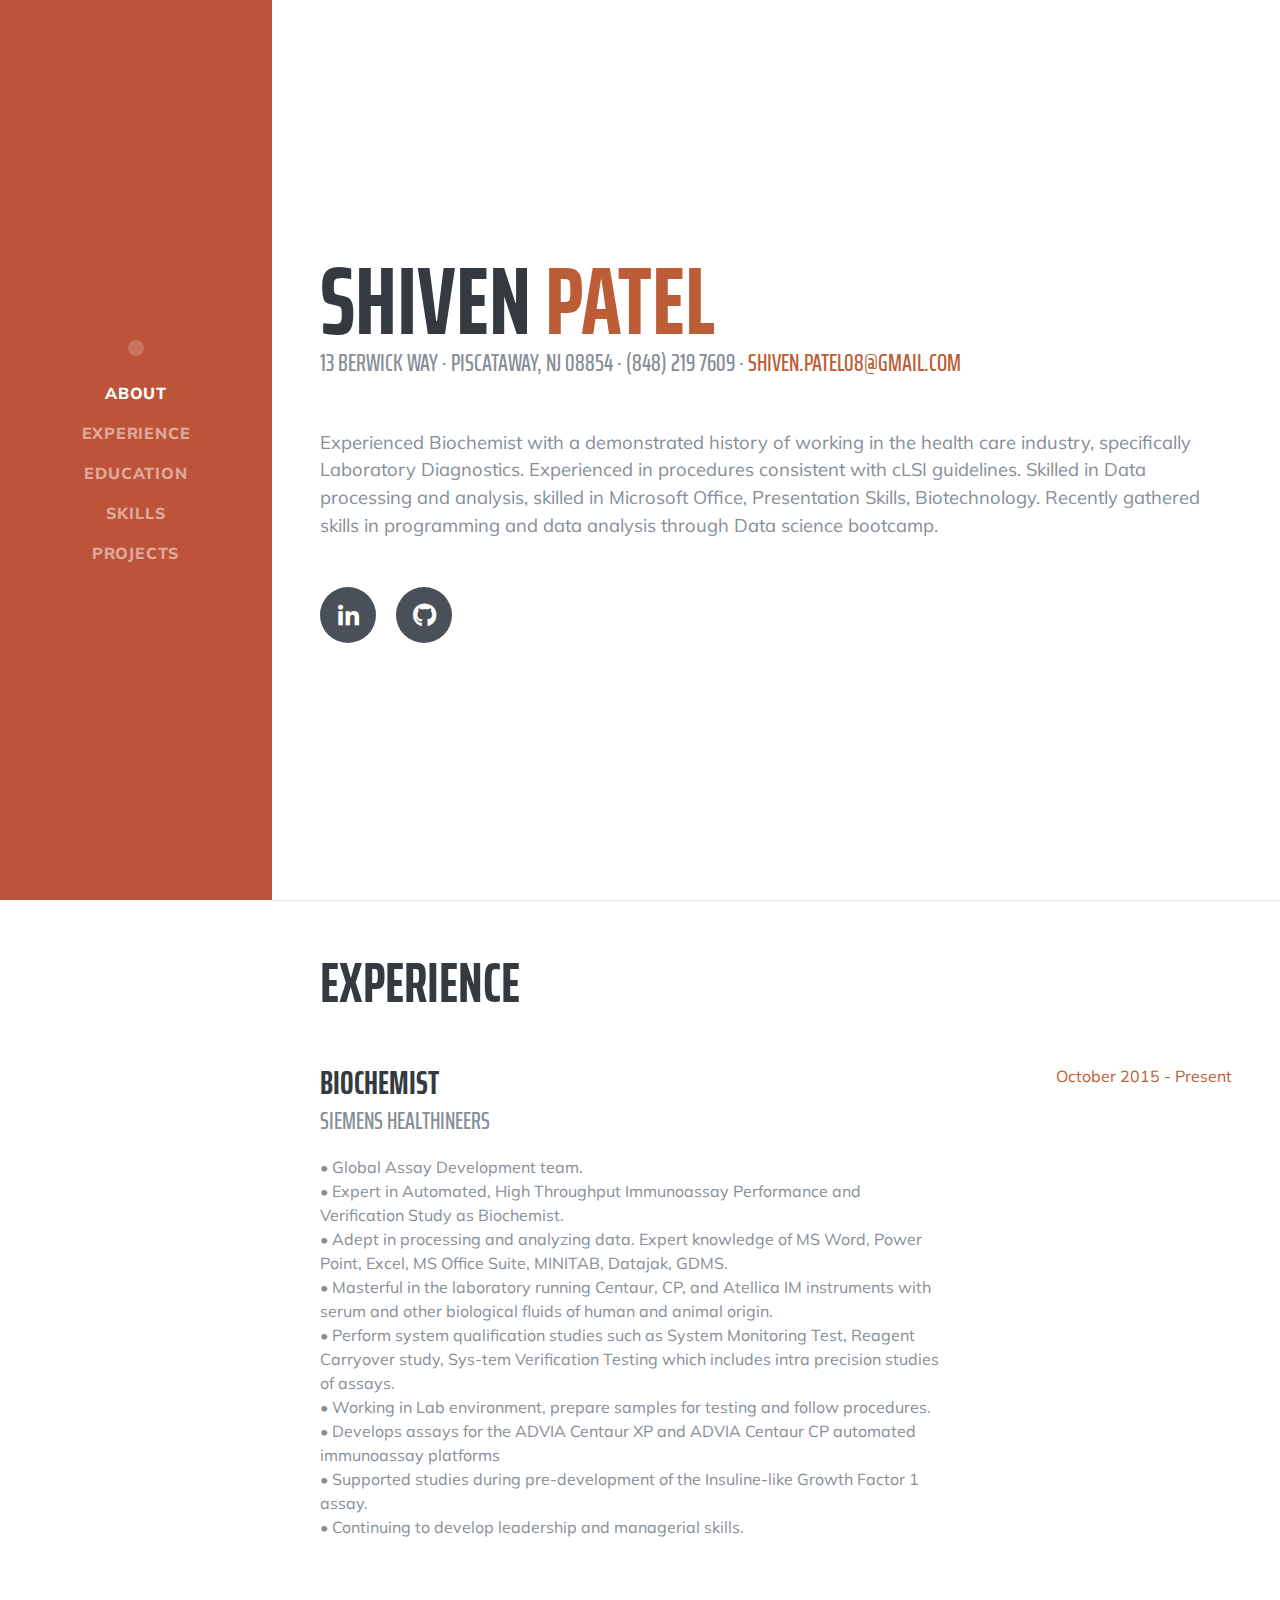
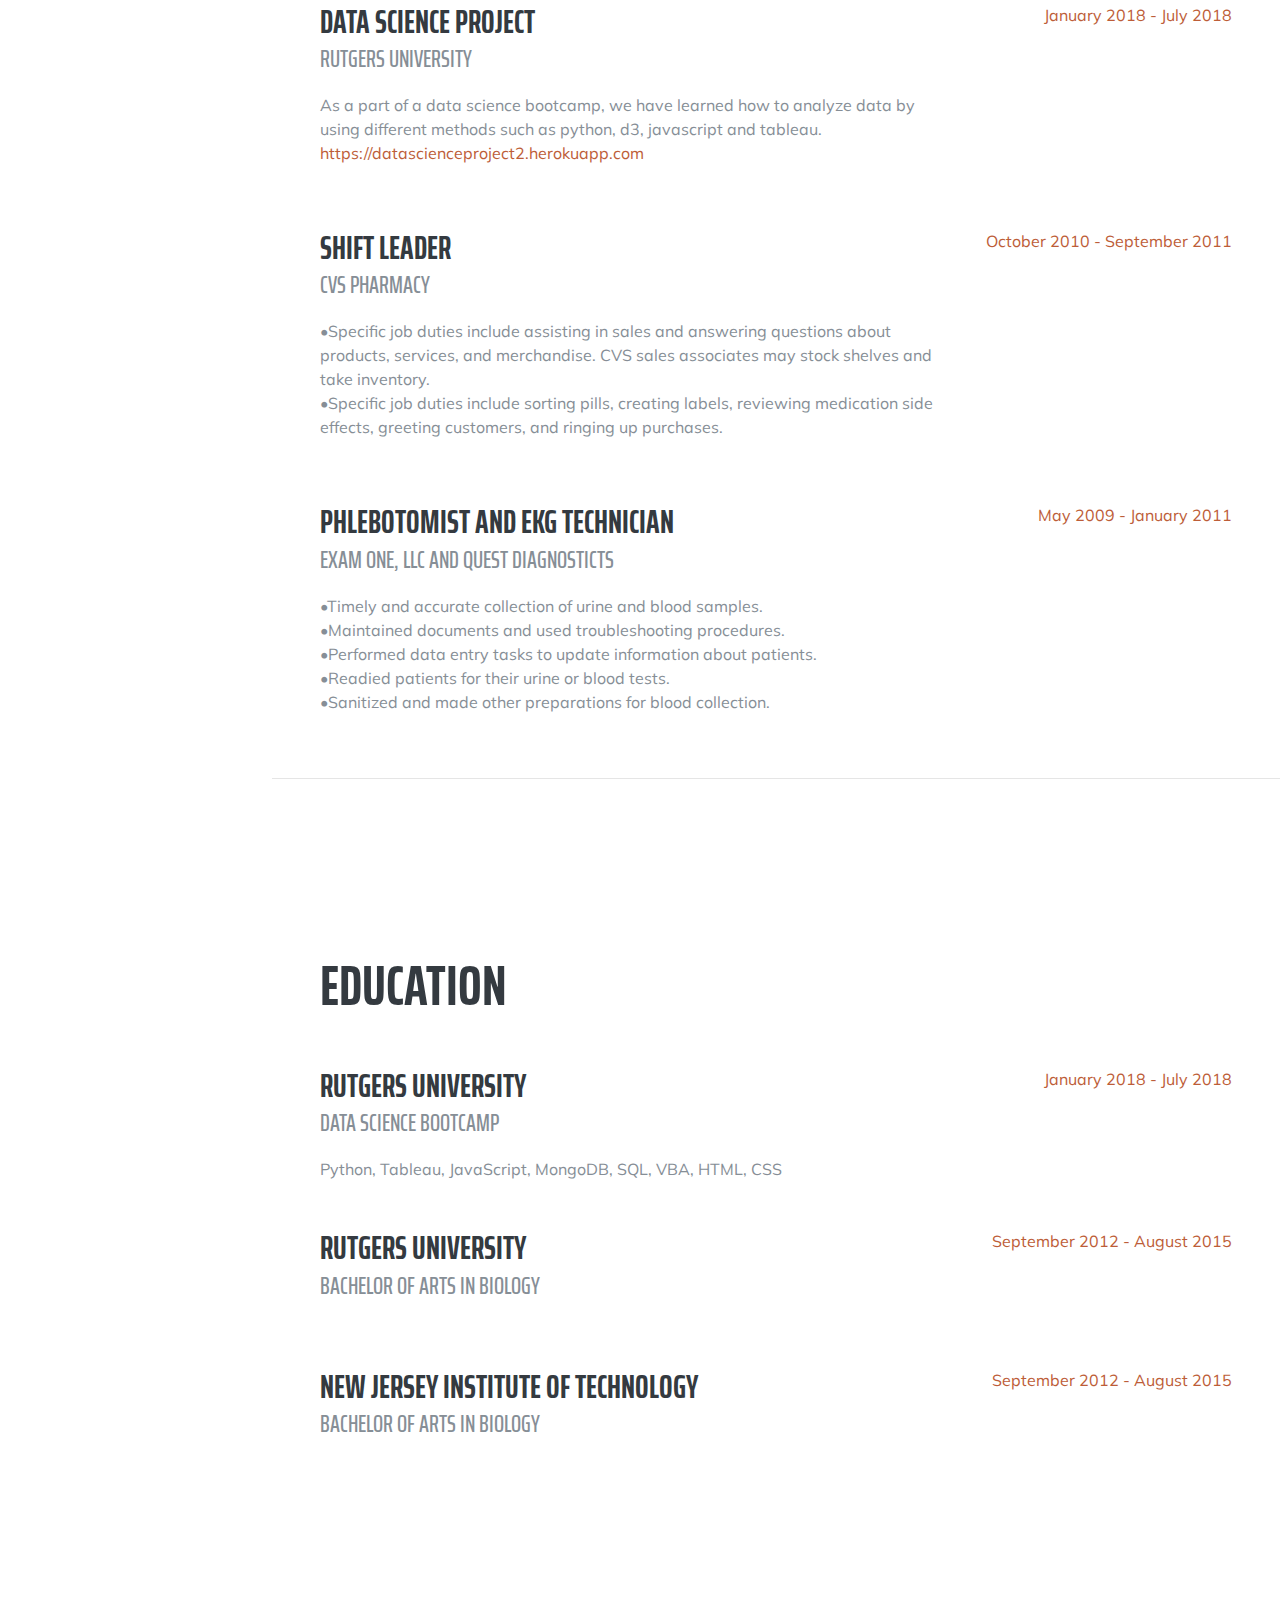
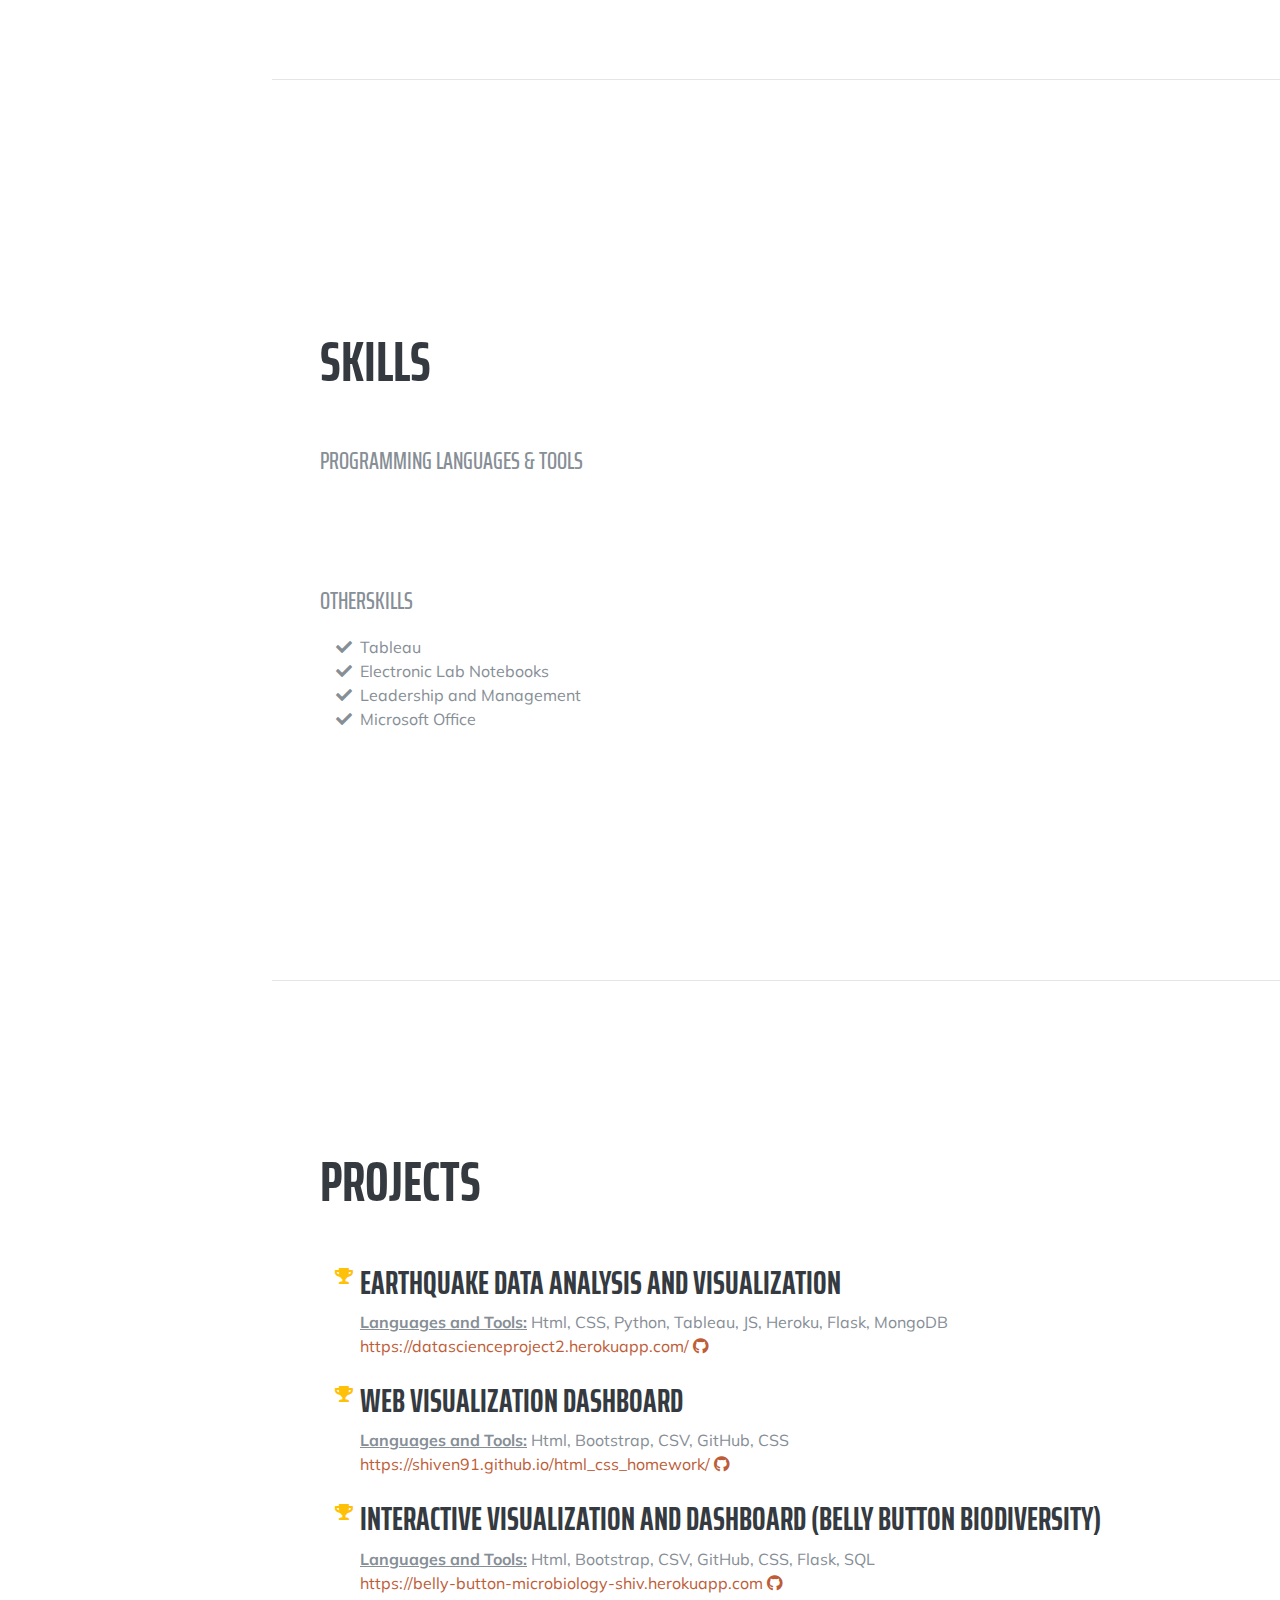
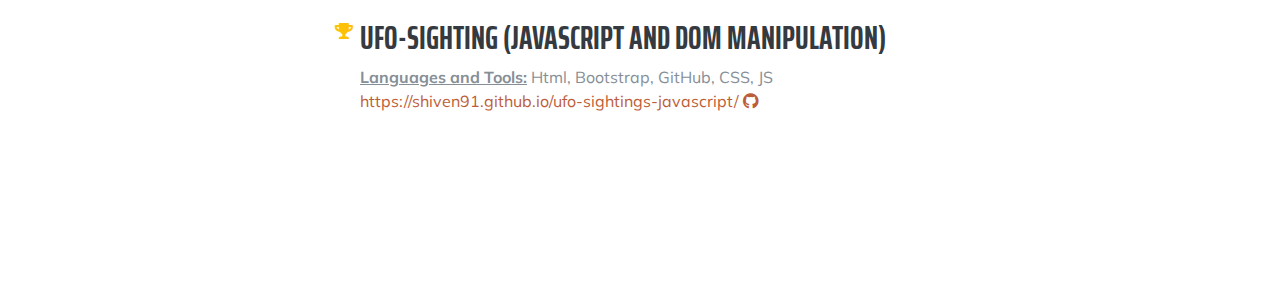
==== commit 34bb1d6f: "added projects" ====
--- a/templates/index.html
+++ b/templates/index.html
@@ -52,9 +52,6 @@
             <a class="nav-link js-scroll-trigger" href="#skills">Skills</a>
           </li>
           <li class="nav-item">
-            <a class="nav-link js-scroll-trigger" href="#interests">Interests</a>
-          </li>
-          <li class="nav-item">
             <a class="nav-link js-scroll-trigger" href="#awards">Projects</a>
           </li>
         </ul>
@@ -256,31 +253,41 @@
 
       <hr class="m-0">
 
-      <section class="resume-section p-3 p-lg-5 d-flex flex-column" id="interests">
-        <div class="my-auto">
-          <h2 class="mb-5">Interests</h2>
-          <p>Apart from being a biochemist and enjoy programming, I enjoy most of my time being outdoors. During the warmer months, I enjoy mountain biking, free climbing, and kayaking.</p>
-          <p class="mb-0">When forced indoors, I follow a number of sci-fi and fantasy genre movies and television shows, and I spend a large amount of my free time exploring the latest technology advancements in the world.</p>
-        </div>
-      </section>
-
-      <hr class="m-0">
-
       <section class="resume-section p-3 p-lg-5 d-flex flex-column" id="awards">
         <div class="my-auto">
           <h2 class="mb-5">Projects</h2>
           <ul class="fa-ul mb-0">
             <li>
               <i class="fa-li fa fa-trophy text-warning"></i>
-              Data science</li>
-            <li>
-            <li>
+              <h3>Earthquake Data analysis and Visualization</h3>
+              <b><u>Languages and Tools:</u></b> Html, CSS, Python, Tableau, JS, Heroku, Flask, MongoDB
+              <br><a href="https://datascienceproject2.herokuapp.com/" target="_blank">https://datascienceproject2.herokuapp.com/</a>
+              <a href="https://github.com/shiven91/DataScienceProject2" target="_blank" class="fab fa-github"></a>
+            </li>
+            <li>
+              <br>
               <i class="fa-li fa fa-trophy text-warning"></i>
-              Html and CSS
-              <a href="url">https://shiven91.github.io/html_css_homework/</a>
-              
-            </li>
-            <li>
+              <h3>Web Visualization Dashboard</h3>
+              <b><u>Languages and Tools:</u></b> Html, Bootstrap, CSV, GitHub, CSS
+              <br><a href="https://shiven91.github.io/html_css_homework/" target="_blank">https://shiven91.github.io/html_css_homework/</a>
+              <a href="https://github.com/shiven91/html_css_homework" target="_blank" class="fab fa-github"></a>
+            </li>
+            <li>
+                <br>
+                <i class="fa-li fa fa-trophy text-warning"></i>
+                <h3>Interactive Visualization and Dashboard (Belly Button Biodiversity)</h3>
+                <b><u>Languages and Tools:</u></b> Html, Bootstrap, CSV, GitHub, CSS, Flask, SQL
+                <br><a href="https://belly-button-microbiology-shiv.herokuapp.com" target="_blank">https://belly-button-microbiology-shiv.herokuapp.com</a>
+                <a href="https://github.com/shiven91/D3.js-Homework" target="_blank" class="fab fa-github"></a>
+            </li>
+            <li>
+                <br>
+                <i class="fa-li fa fa-trophy text-warning"></i>
+                <h3>UFO-Sighting (JavaScript and DOM Manipulation) </h3>
+                <b><u>Languages and Tools:</u></b> Html, Bootstrap, GitHub, CSS, JS
+                <br><a href="https://shiven91.github.io/ufo-sightings-javascript/" target="_blank">https://shiven91.github.io/ufo-sightings-javascript/</a>
+                <a href="https://github.com/shiven91/ufo-sightings-javascript" target="_blank" class="fab fa-github"></a>
+            </li>             
           </ul>
         </div>
       </section>
